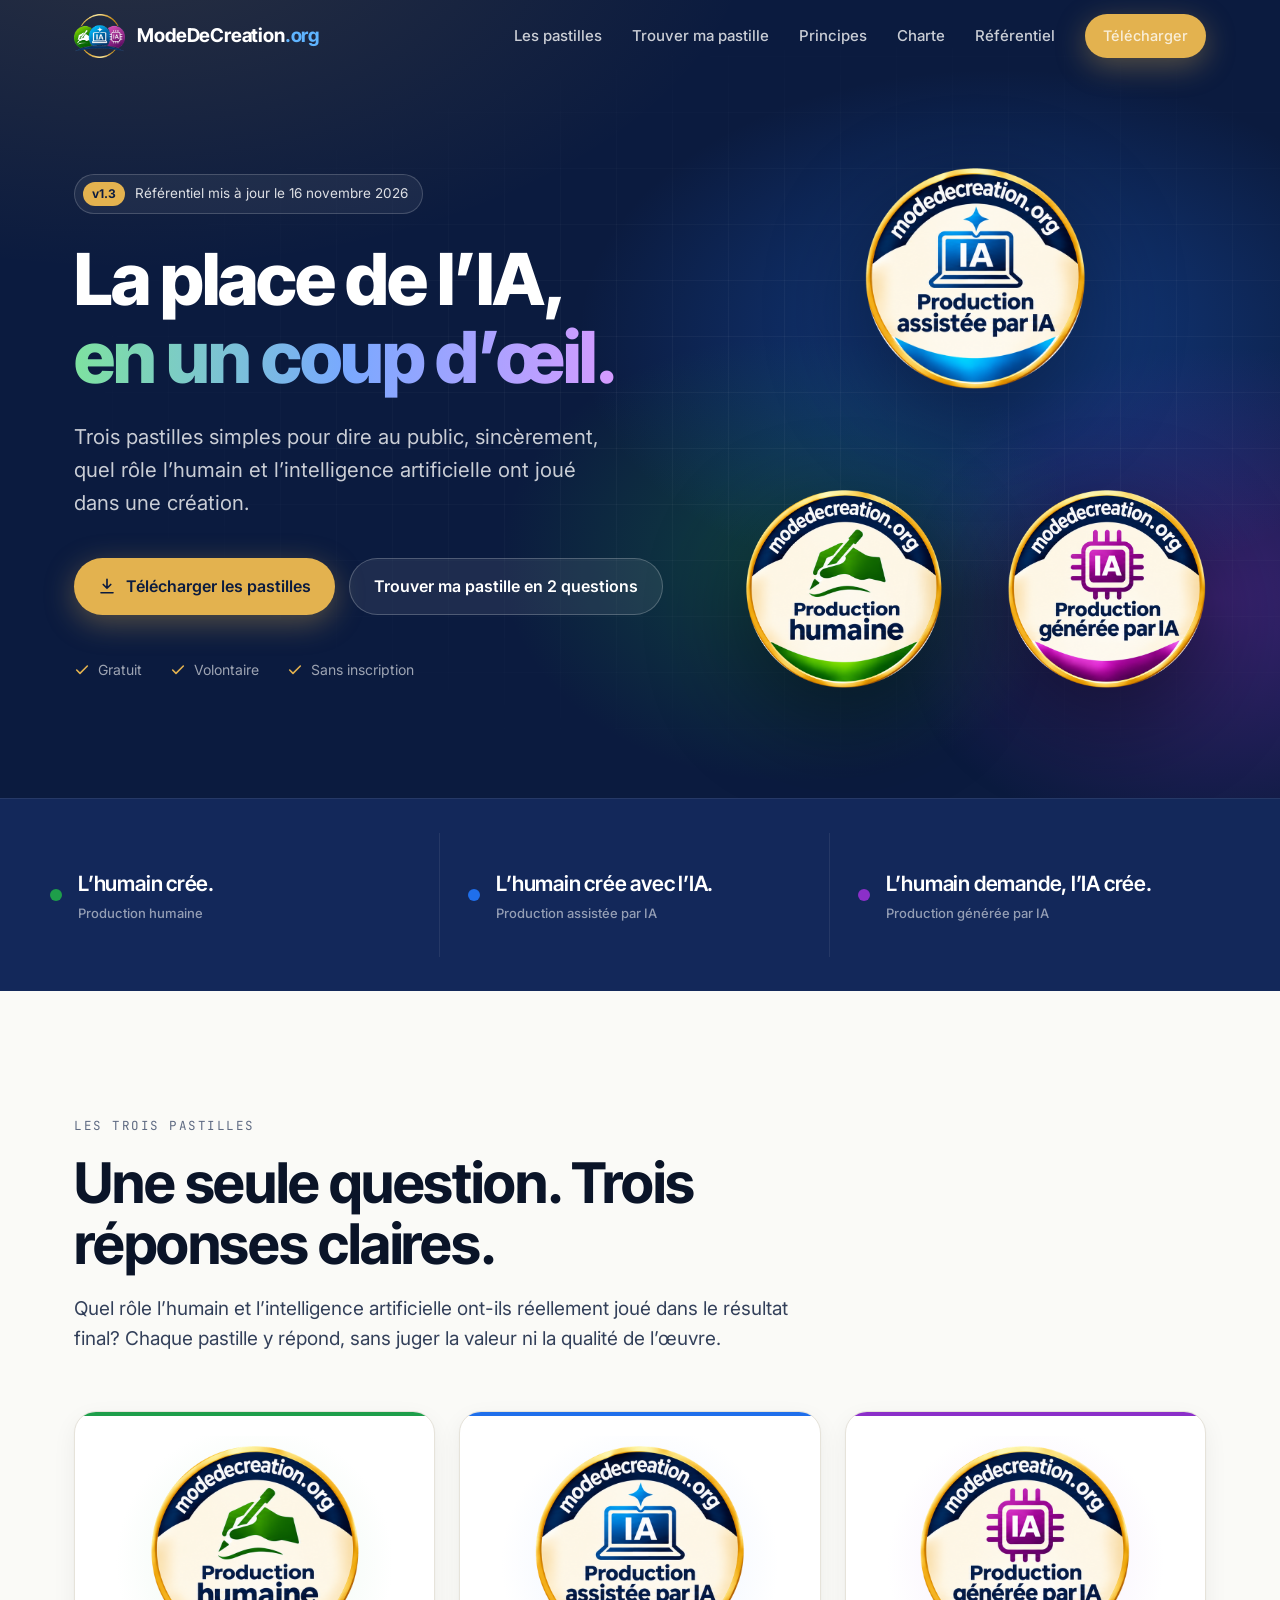
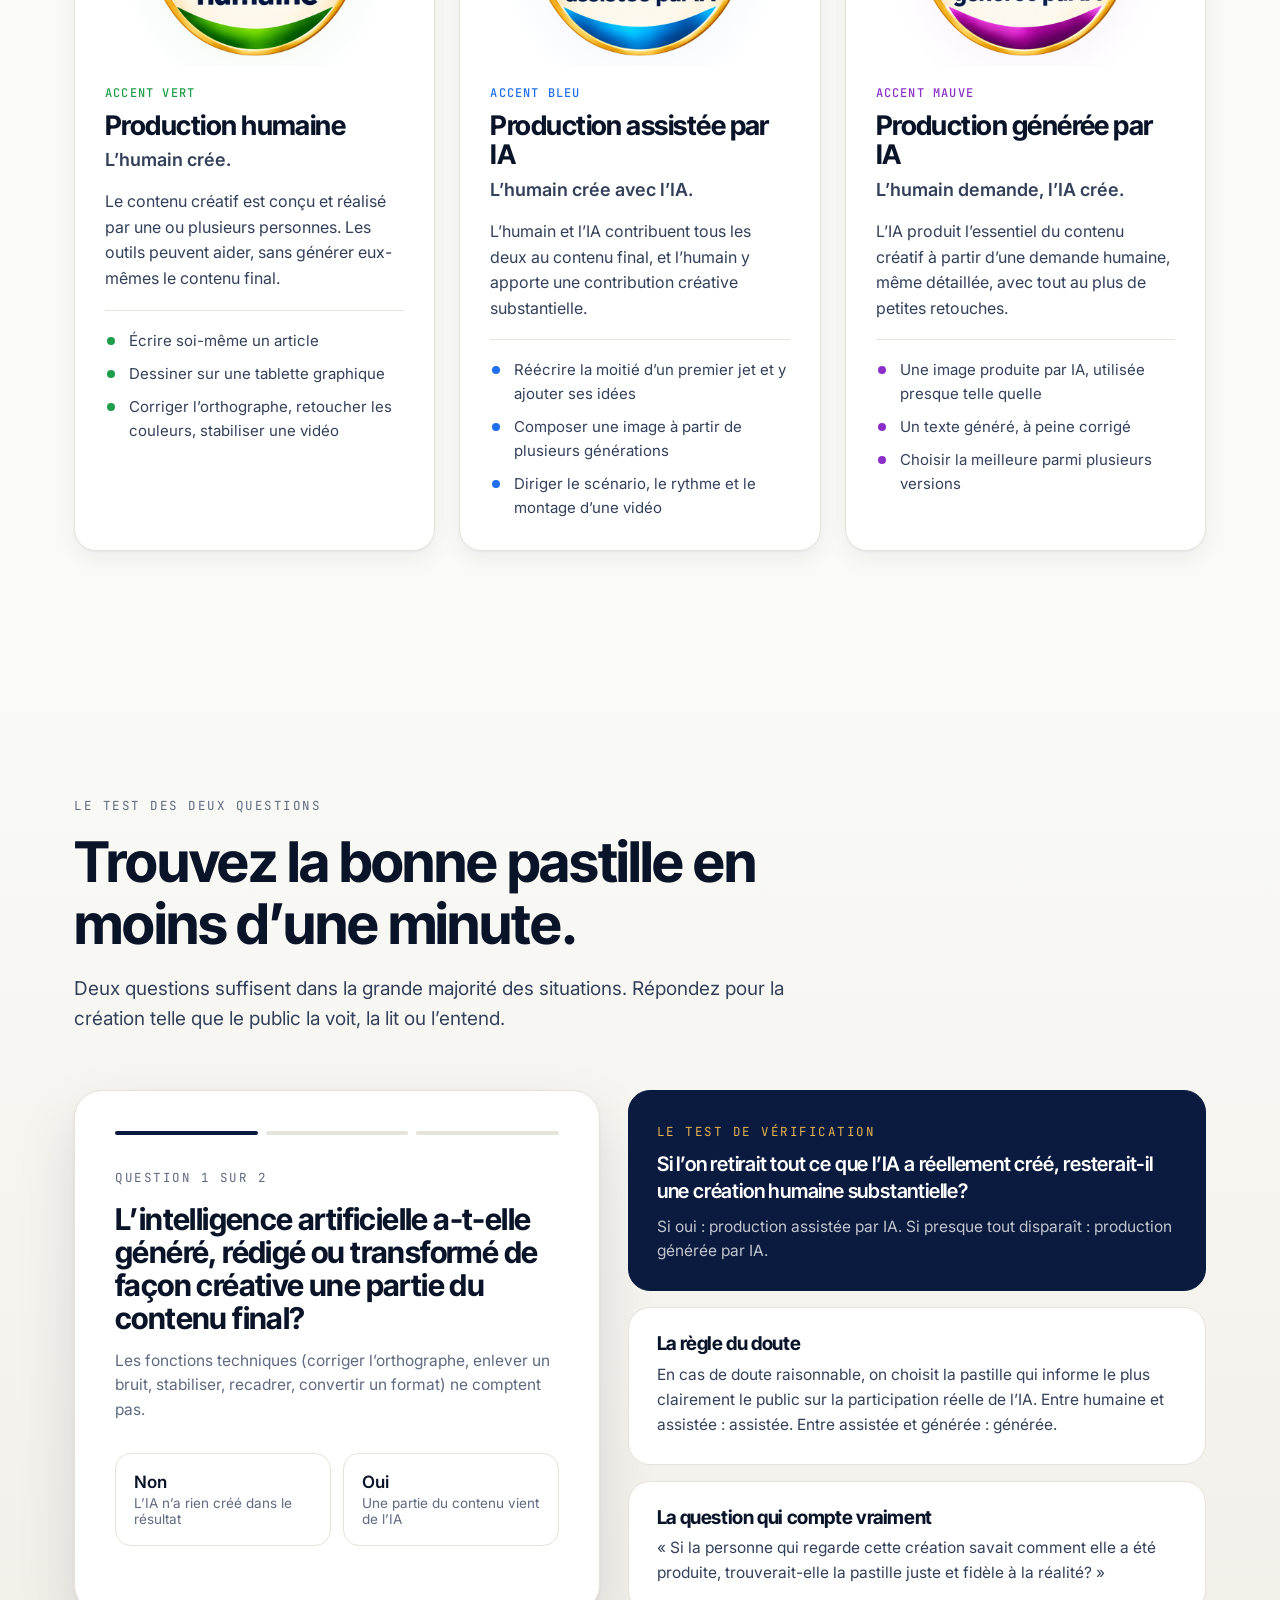
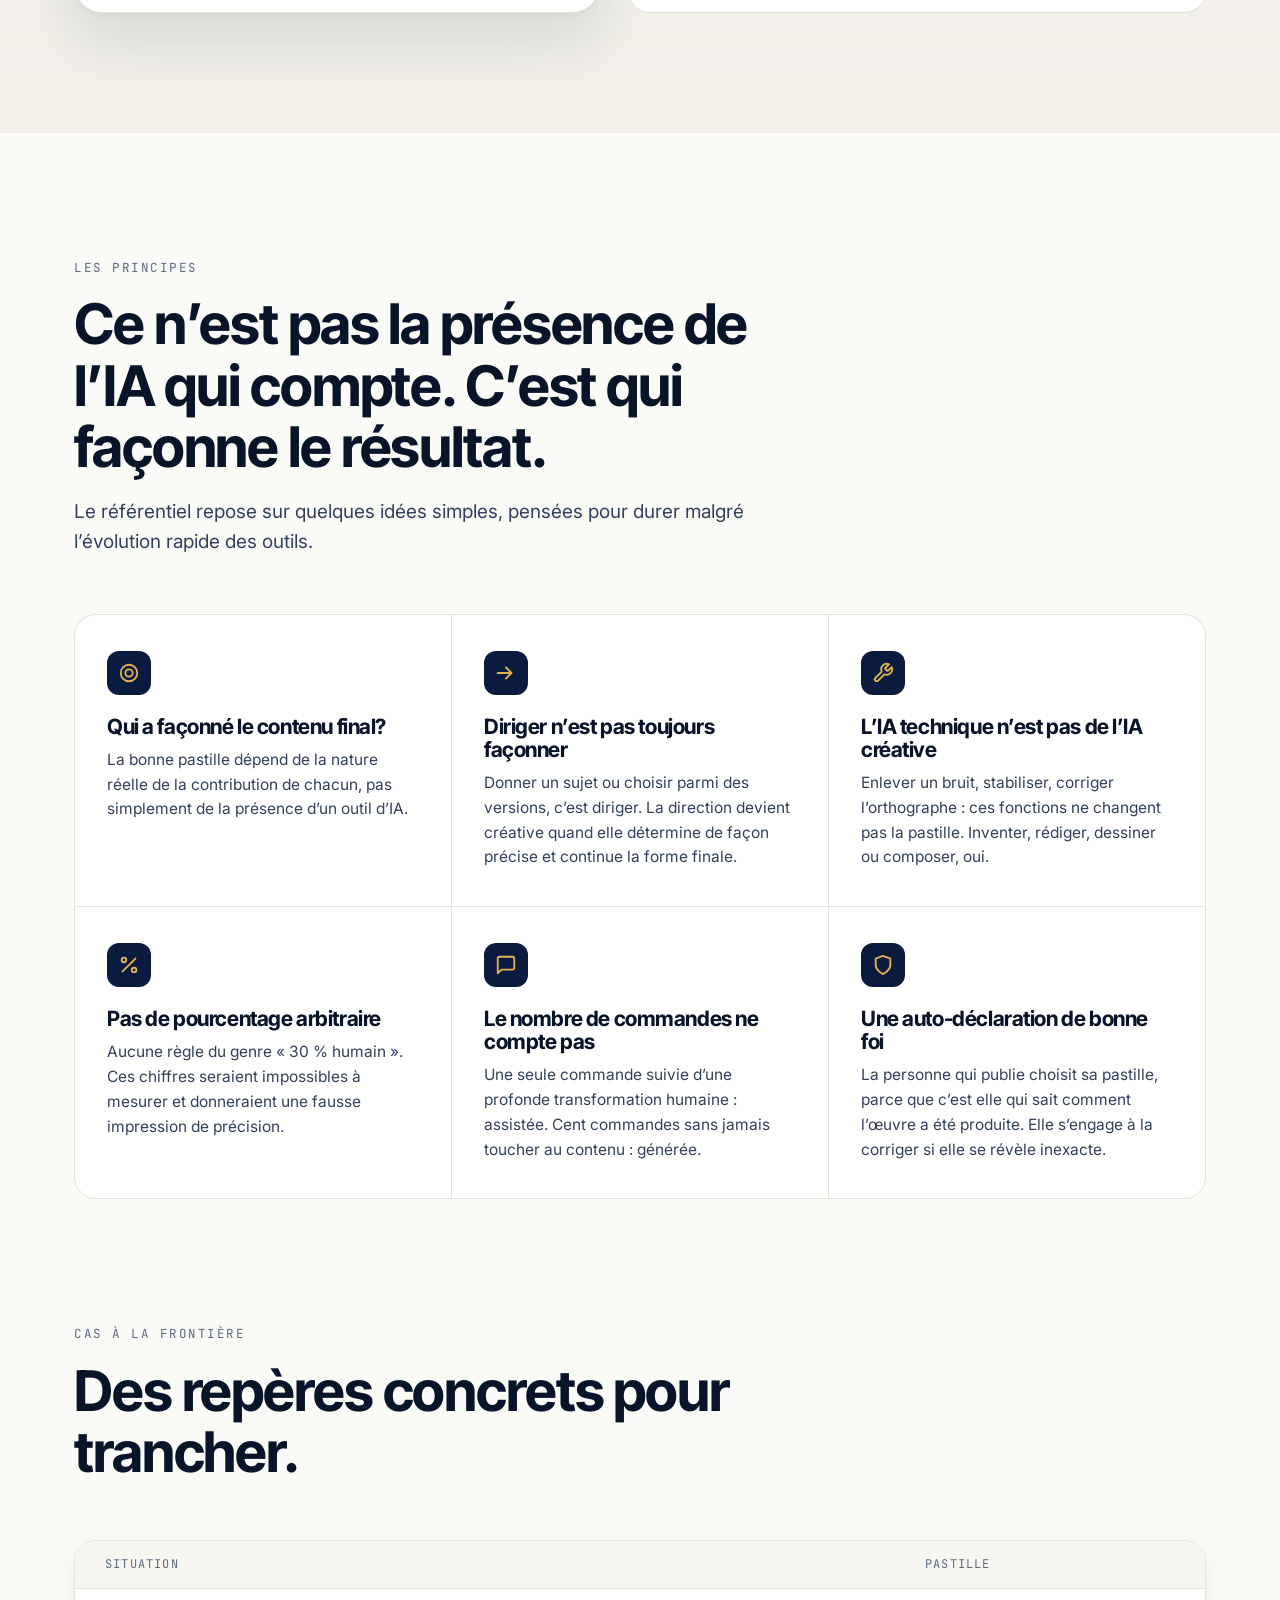
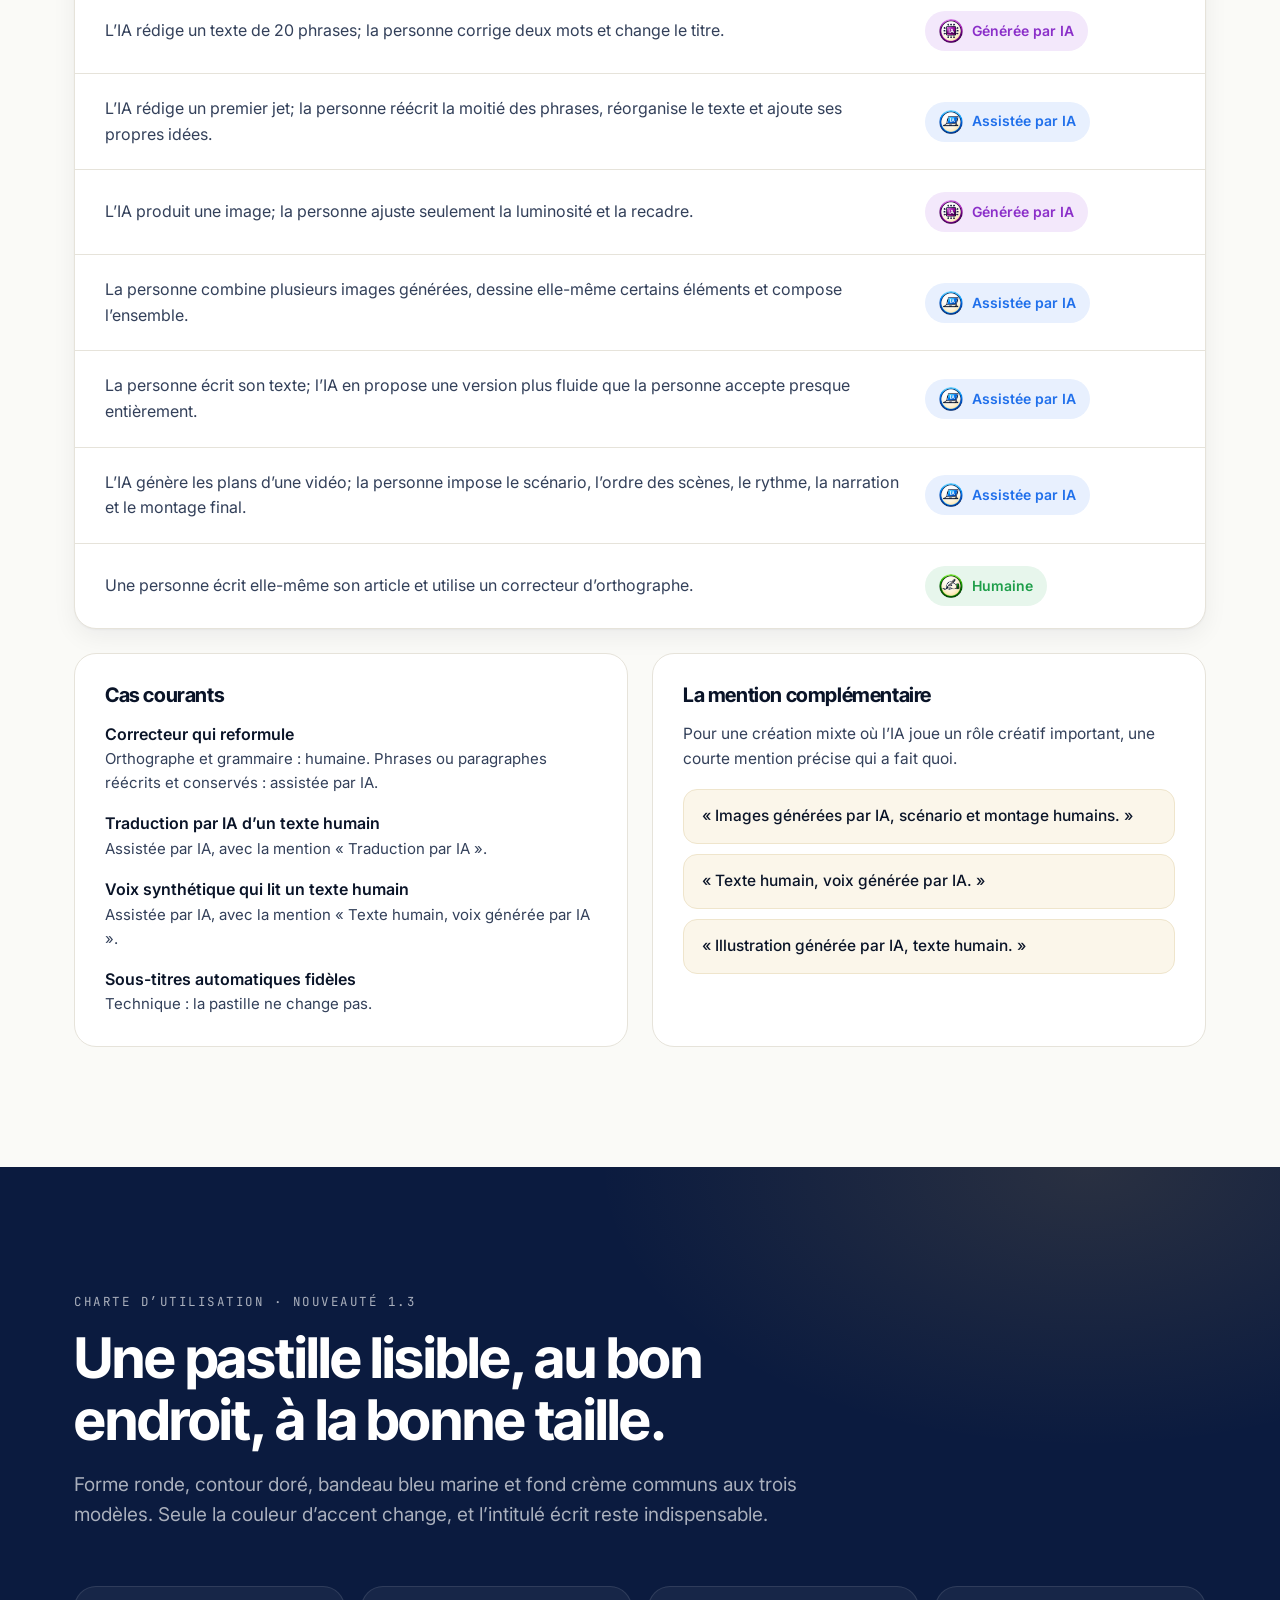
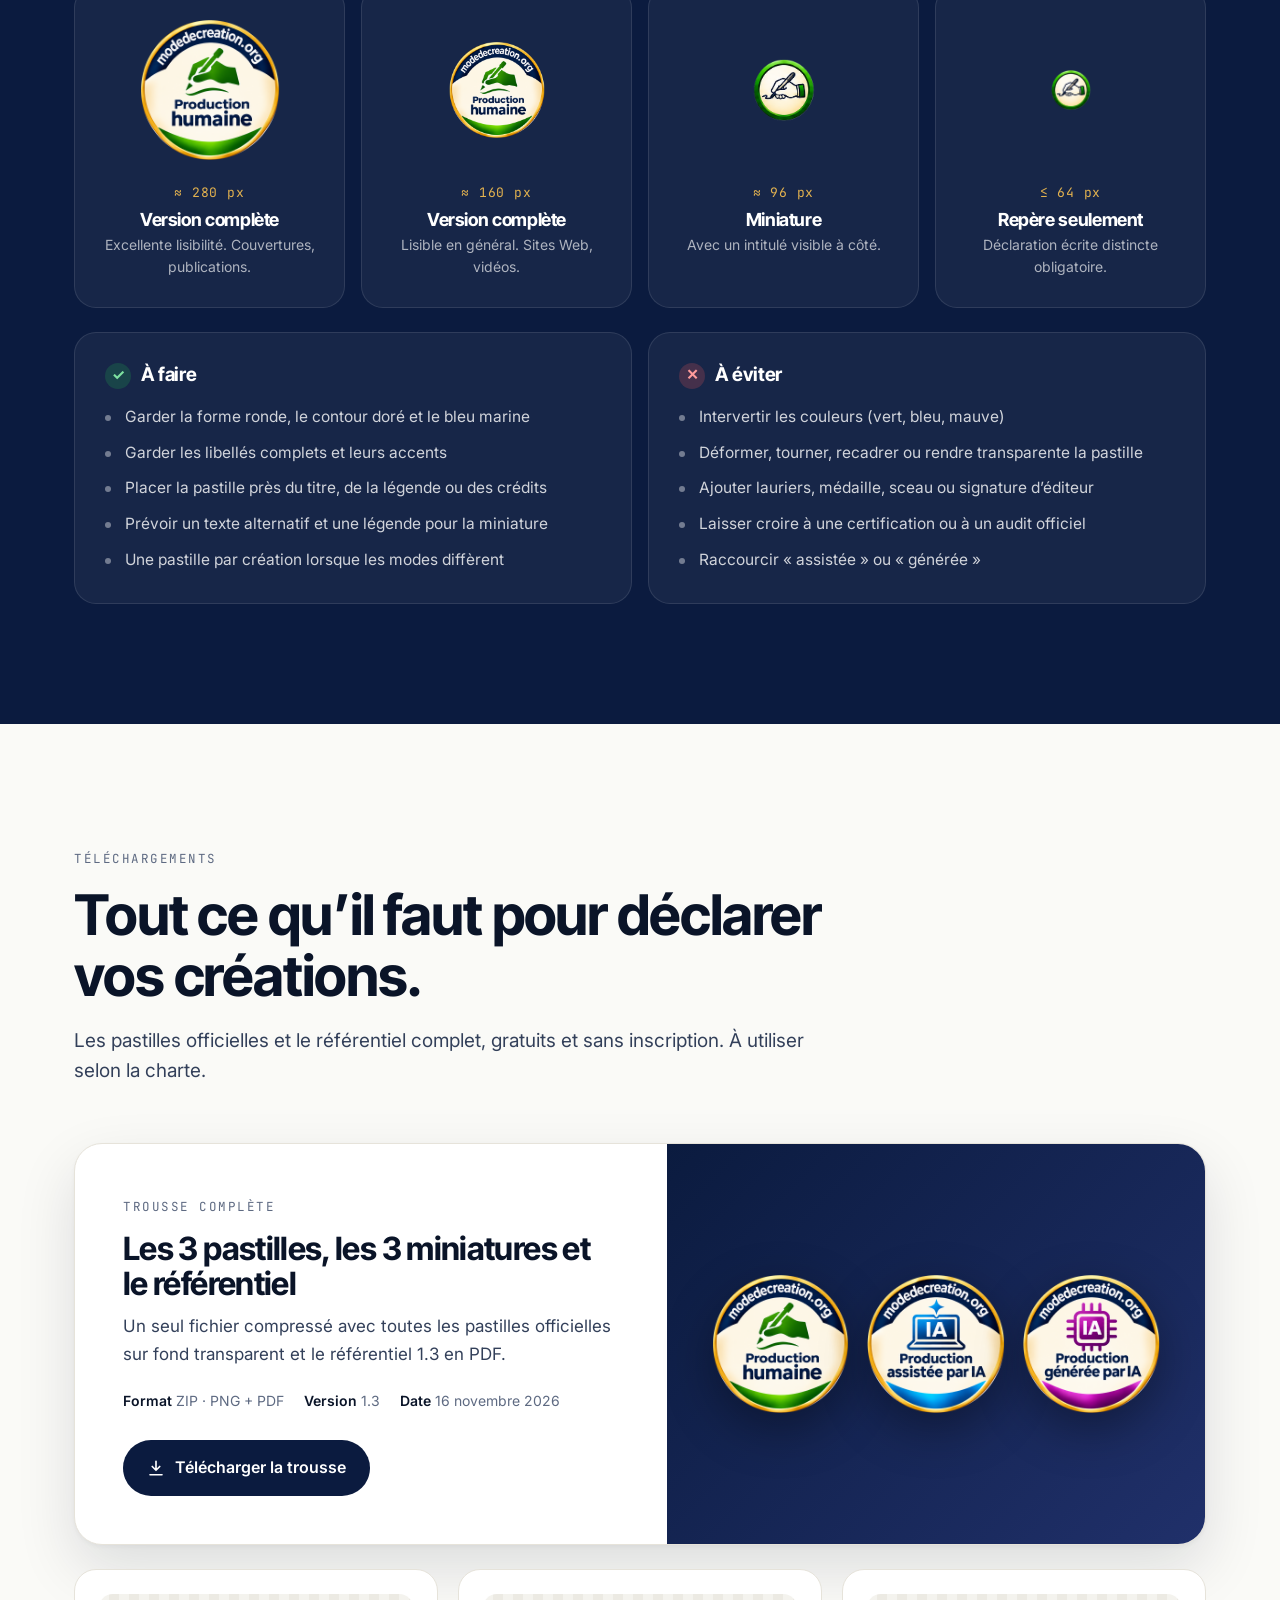
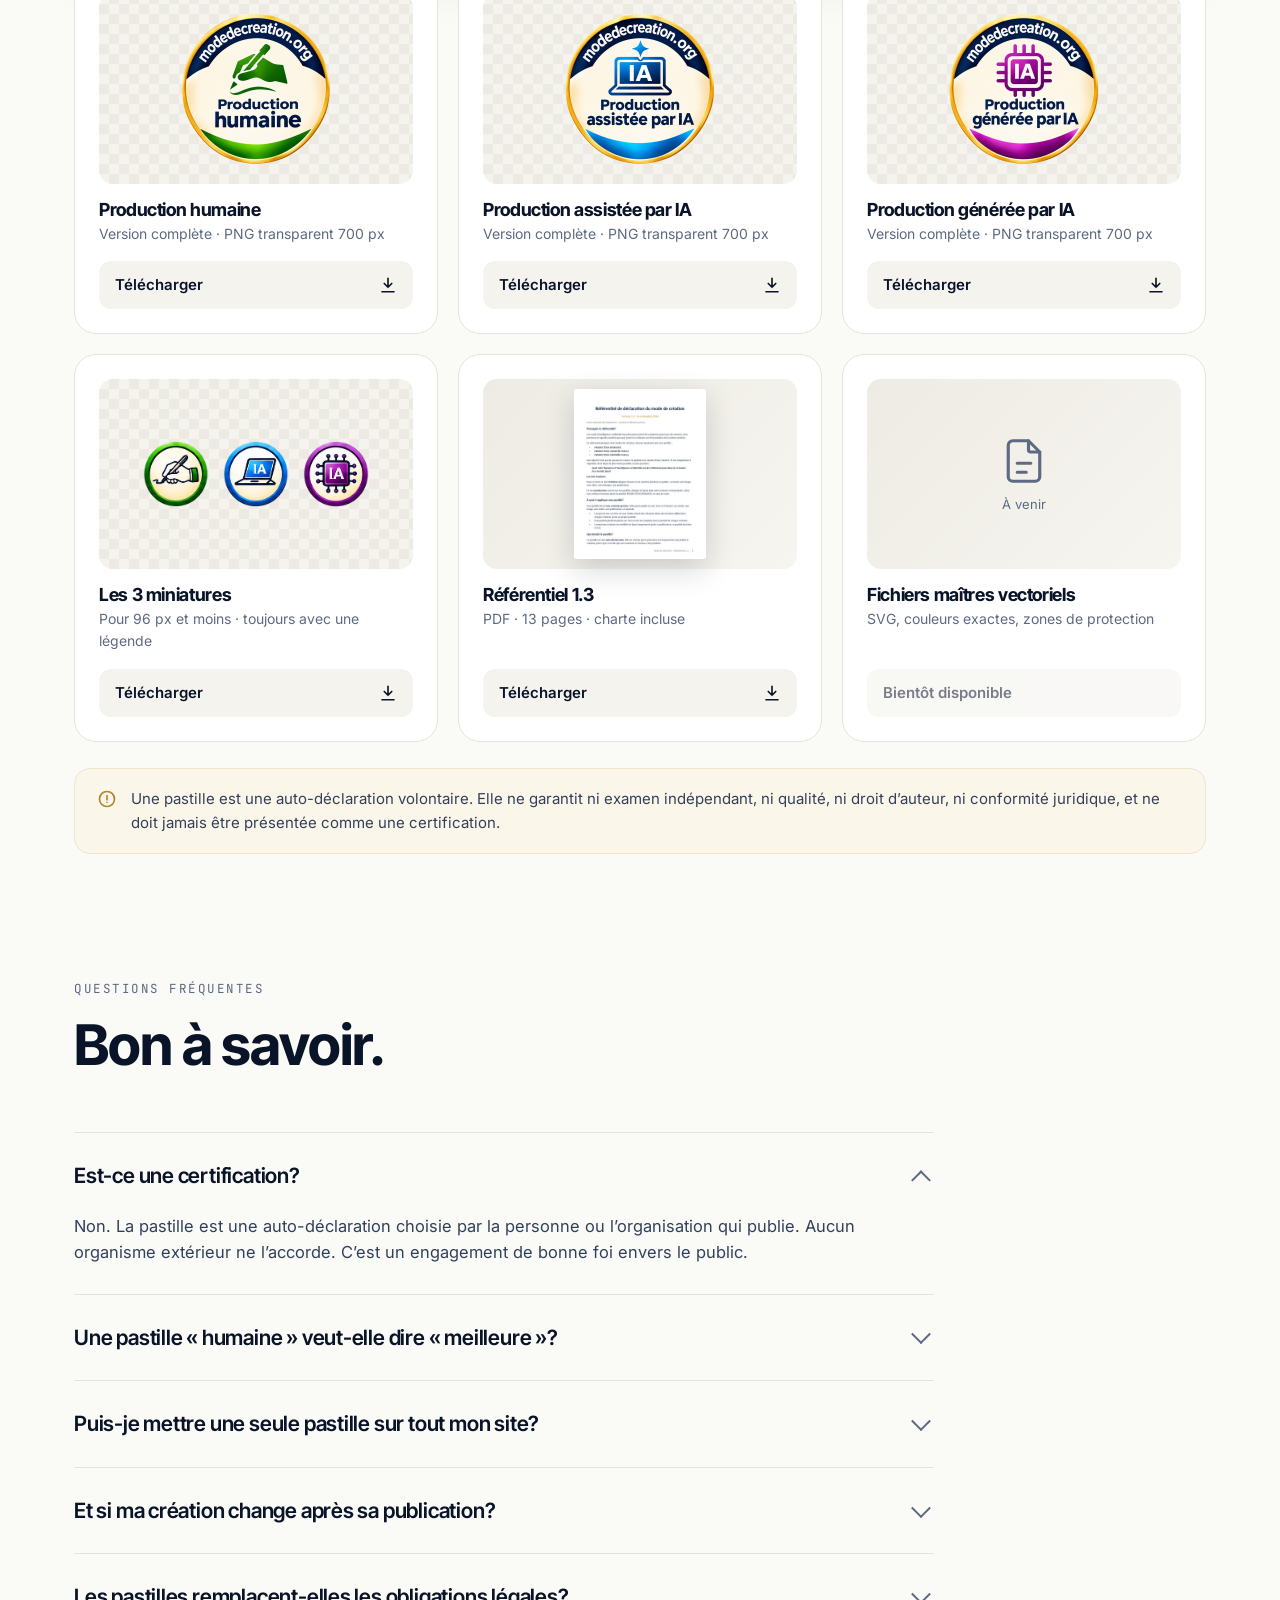
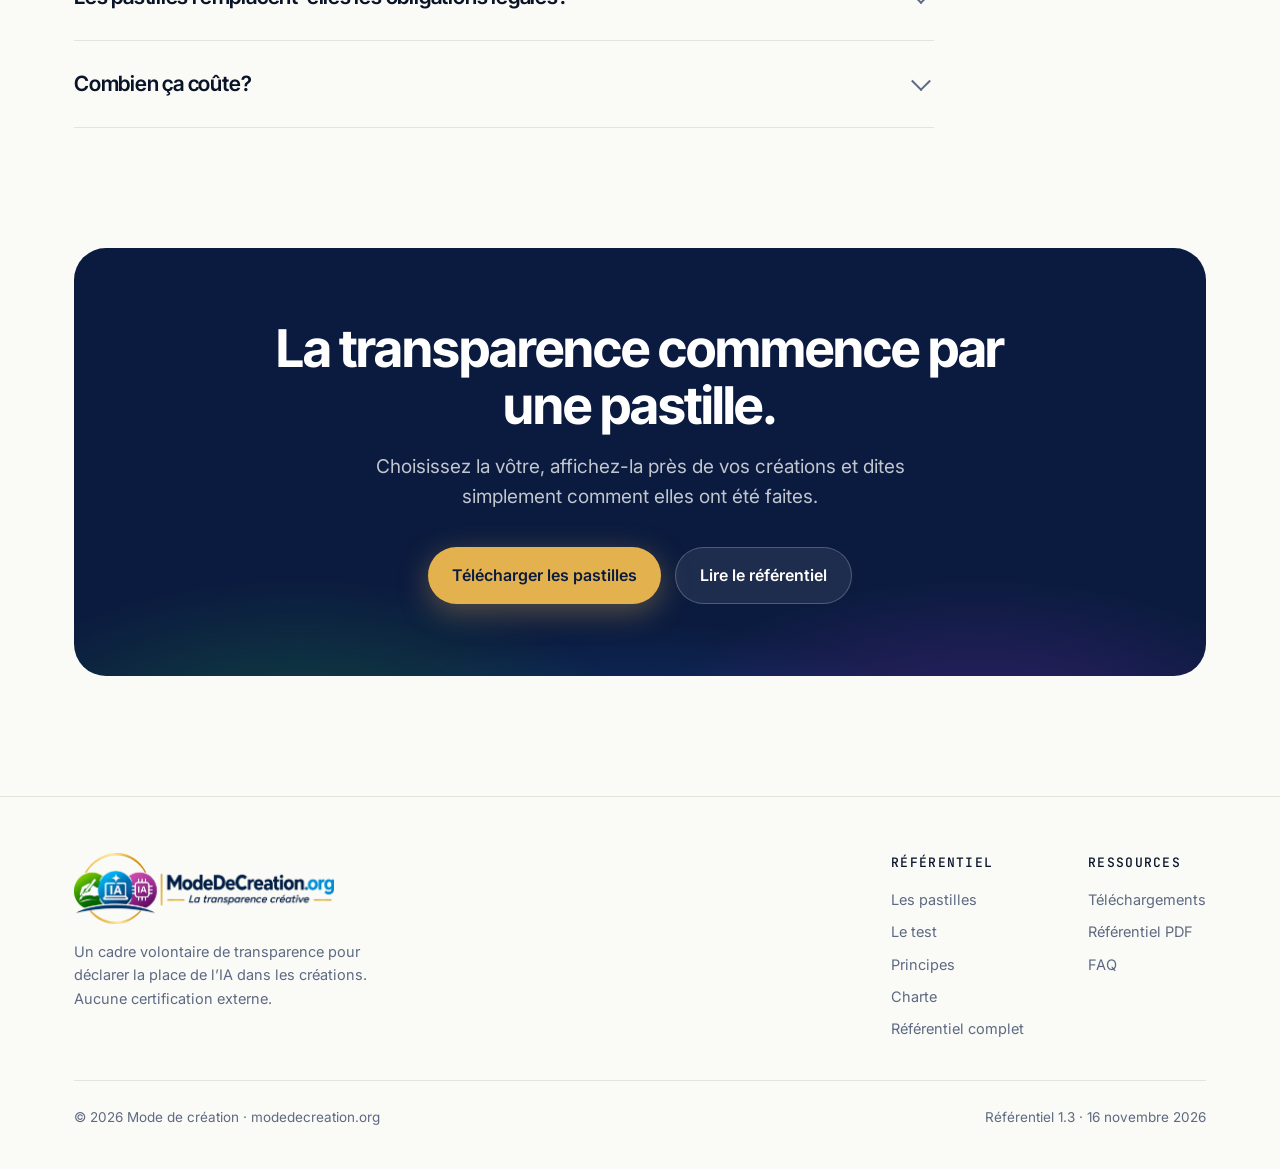
==== index.html @ 39ff18a5 "Site ModeDeCreation.org : accueil, référentiel 1.3 et téléchargements Co-Authored-By: Claude Opus 5." ====
<!doctype html>
<html lang="fr">
<head>
<meta charset="utf-8">
<meta name="viewport" content="width=device-width, initial-scale=1">
<title>ModeDeCreation.org — Trois pastilles pour déclarer la place de l’IA</title>
<meta name="description" content="Mode de création propose trois pastilles et un référentiel gratuit pour indiquer clairement au public quel rôle l’humain et l’intelligence artificielle ont joué dans une création.">
<meta property="og:title" content="Mode de création — La transparence sur l’IA, en un coup d’œil">
<meta property="og:description" content="Production humaine, assistée par IA ou générée par IA : trois pastilles et un référentiel gratuits pour les créateurs.">
<meta property="og:image" content="https://modedecreation.org/assets/pastilles/production-assistee-par-ia.png">
<link rel="alternate" hreflang="fr" href="https://modedecreation.org/">
<link rel="icon" href="assets/logo/favicon-64.png">
<link rel="apple-touch-icon" href="assets/logo/apple-touch-icon.png">
<link rel="preconnect" href="https://fonts.googleapis.com">
<link rel="preconnect" href="https://fonts.gstatic.com" crossorigin>
<link href="https://fonts.googleapis.com/css2?family=Inter:wght@400;500;600&family=Inter+Tight:wght@500;600;700;800&family=JetBrains+Mono:wght@500&display=swap" rel="stylesheet">
<link rel="stylesheet" href="assets/site.css">
</head>
<body>

<header class="nav" id="nav">
  <div class="wrap">
    <a href="./" class="brand" aria-label="ModeDeCreation.org, accueil"><img src="assets/logo/marque-160.png" alt="" class="brand-mark"><span class="brand-txt">ModeDeCreation<span class="tld">.org</span></span></a>
    <button class="menu-btn" id="menuBtn" aria-label="Ouvrir le menu" aria-expanded="false"><svg width="26" height="26" viewBox="0 0 24 24" fill="none" stroke="currentColor" stroke-width="2" stroke-linecap="round"><path d="M4 7h16M4 12h16M4 17h16"/></svg></button>
    <nav class="nav-links" id="navLinks">
      <a href="#pastilles">Les pastilles</a>
      <a href="#test">Trouver ma pastille</a>
      <a href="#principes">Principes</a>
      <a href="#charte">Charte</a>
      <a href="referentiel/">Référentiel</a>
      <a href="#telechargements" class="btn btn-gold">Télécharger</a>
    </nav>
  </div>
</header>

<section class="hero">
  <div class="wrap">
    <div>
      <span class="pill"><b>v1.3</b> Référentiel mis à jour le 16 novembre 2026</span>
      <h1>La place de l’IA,<br><em>en un coup d’œil.</em></h1>
      <p class="lead">Trois pastilles simples pour dire au public, sincèrement, quel rôle l’humain et l’intelligence artificielle ont joué dans une création.</p>
      <div class="ctas">
        <a href="#telechargements" class="btn btn-gold"><svg viewBox="0 0 24 24" fill="none" stroke="currentColor" stroke-width="2.2" stroke-linecap="round" stroke-linejoin="round"><path d="M12 3v12m0 0l-5-5m5 5l5-5M4 21h16"/></svg>Télécharger les pastilles</a>
        <a href="#test" class="btn btn-ghost">Trouver ma pastille en 2 questions</a>
      </div>
      <div class="trust">
        <span><svg viewBox="0 0 24 24" fill="none" stroke="currentColor" stroke-width="2.4" stroke-linecap="round" stroke-linejoin="round"><path d="M20 6L9 17l-5-5"/></svg>Gratuit</span>
        <span><svg viewBox="0 0 24 24" fill="none" stroke="currentColor" stroke-width="2.4" stroke-linecap="round" stroke-linejoin="round"><path d="M20 6L9 17l-5-5"/></svg>Volontaire</span>
        <span><svg viewBox="0 0 24 24" fill="none" stroke="currentColor" stroke-width="2.4" stroke-linecap="round" stroke-linejoin="round"><path d="M20 6L9 17l-5-5"/></svg>Sans inscription</span>
      </div>
    </div>
    <div class="stage" aria-hidden="true">
      <img class="p1" src="assets/pastilles/production-humaine.png" alt="">
      <img class="p2" src="assets/pastilles/production-assistee-par-ia.png" alt="">
      <img class="p3" src="assets/pastilles/production-generee-par-ia.png" alt="">
    </div>
  </div>
</section>

<div class="strip">
  <div class="wrap">
    <div><span class="dot" style="background:var(--green)"></span><p>L’humain crée.<small>Production humaine</small></p></div>
    <div><span class="dot" style="background:var(--blue)"></span><p>L’humain crée avec l’IA.<small>Production assistée par IA</small></p></div>
    <div><span class="dot" style="background:var(--purple)"></span><p>L’humain demande, l’IA crée.<small>Production générée par IA</small></p></div>
  </div>
</div>

<section class="section" id="pastilles">
  <div class="wrap">
    <div class="section-head reveal">
      <span class="eyebrow">Les trois pastilles</span>
      <h2>Une seule question. Trois réponses claires.</h2>
      <p>Quel rôle l’humain et l’intelligence artificielle ont-ils réellement joué dans le résultat final? Chaque pastille y répond, sans juger la valeur ni la qualité de l’œuvre.</p>
    </div>
    <div class="cards3">
      <article class="pcard h reveal">
        <div class="halo"><img src="assets/pastilles/production-humaine.png" alt="Pastille Mode de création : Production humaine"></div>
        <span class="tag">Accent vert</span>
        <h3>Production humaine</h3>
        <p class="simple">L’humain crée.</p>
        <p>Le contenu créatif est conçu et réalisé par une ou plusieurs personnes. Les outils peuvent aider, sans générer eux-mêmes le contenu final.</p>
        <ul><li>Écrire soi-même un article</li><li>Dessiner sur une tablette graphique</li><li>Corriger l’orthographe, retoucher les couleurs, stabiliser une vidéo</li></ul>
      </article>
      <article class="pcard a reveal">
        <div class="halo"><img src="assets/pastilles/production-assistee-par-ia.png" alt="Pastille Mode de création : Production assistée par IA"></div>
        <span class="tag">Accent bleu</span>
        <h3>Production assistée par IA</h3>
        <p class="simple">L’humain crée avec l’IA.</p>
        <p>L’humain et l’IA contribuent tous les deux au contenu final, et l’humain y apporte une contribution créative substantielle.</p>
        <ul><li>Réécrire la moitié d’un premier jet et y ajouter ses idées</li><li>Composer une image à partir de plusieurs générations</li><li>Diriger le scénario, le rythme et le montage d’une vidéo</li></ul>
      </article>
      <article class="pcard g reveal">
        <div class="halo"><img src="assets/pastilles/production-generee-par-ia.png" alt="Pastille Mode de création : Production générée par IA"></div>
        <span class="tag">Accent mauve</span>
        <h3>Production générée par IA</h3>
        <p class="simple">L’humain demande, l’IA crée.</p>
        <p>L’IA produit l’essentiel du contenu créatif à partir d’une demande humaine, même détaillée, avec tout au plus de petites retouches.</p>
        <ul><li>Une image produite par IA, utilisée presque telle quelle</li><li>Un texte généré, à peine corrigé</li><li>Choisir la meilleure parmi plusieurs versions</li></ul>
      </article>
    </div>
  </div>
</section>

<section class="section test-sec" id="test">
  <div class="wrap">
    <div class="section-head reveal">
      <span class="eyebrow">Le test des deux questions</span>
      <h2>Trouvez la bonne pastille en moins d’une minute.</h2>
      <p>Deux questions suffisent dans la grande majorité des situations. Répondez pour la création telle que le public la voit, la lit ou l’entend.</p>
    </div>
    <div class="test">
      <div class="test-card reveal" id="quiz" aria-live="polite">
        <div class="steps"><i class="on"></i><i></i><i></i></div>
        <div id="q1">
          <span class="qnum">Question 1 sur 2</span>
          <h3>L’intelligence artificielle a-t-elle généré, rédigé ou transformé de façon créative une partie du contenu final?</h3>
          <p class="hint">Les fonctions techniques (corriger l’orthographe, enlever un bruit, stabiliser, recadrer, convertir un format) ne comptent pas.</p>
          <div class="answers">
            <button data-go="h">Non<small>L’IA n’a rien créé dans le résultat</small></button>
            <button data-go="q2">Oui<small>Une partie du contenu vient de l’IA</small></button>
          </div>
        </div>
        <div id="q2" hidden>
          <span class="qnum">Question 2 sur 2</span>
          <h3>L’humain a-t-il apporté une contribution créative substantielle au résultat final?</h3>
          <p class="hint">Écriture, réécriture, transformation, assemblage, montage créatif, ou direction précise et continue qui façonne le sens, la structure ou la forme finale. Choisir, rejeter ou multiplier les consignes ne suffit pas.</p>
          <div class="answers">
            <button data-go="g">Non, ou très peu<small>Surtout demander et sélectionner</small></button>
            <button data-go="a">Oui<small>Ma contribution reste visible</small></button>
          </div>
        </div>
        <div class="result" id="res">
          <span class="qnum">Votre pastille</span>
          <img id="resImg" src="assets/pastilles/production-humaine.png" alt="">
          <h3 id="resTitle"></h3>
          <p id="resText"></p>
          <button class="again" id="again">Recommencer le test ↺</button>
        </div>
      </div>
      <div class="aside">
        <div class="box dark reveal">
          <span class="eyebrow" style="color:var(--gold)">Le test de vérification</span>
          <blockquote>Si l’on retirait tout ce que l’IA a réellement créé, resterait-il une création humaine substantielle?</blockquote>
          <p>Si oui : production assistée par IA. Si presque tout disparaît : production générée par IA.</p>
        </div>
        <div class="box reveal">
          <h4>La règle du doute</h4>
          <p>En cas de doute raisonnable, on choisit la pastille qui informe le plus clairement le public sur la participation réelle de l’IA. Entre humaine et assistée : assistée. Entre assistée et générée : générée.</p>
        </div>
        <div class="box reveal">
          <h4>La question qui compte vraiment</h4>
          <p>« Si la personne qui regarde cette création savait comment elle a été produite, trouverait-elle la pastille juste et fidèle à la réalité? »</p>
        </div>
      </div>
    </div>
  </div>
</section>

<section class="section" id="principes">
  <div class="wrap">
    <div class="section-head reveal">
      <span class="eyebrow">Les principes</span>
      <h2>Ce n’est pas la présence de l’IA qui compte. C’est qui façonne le résultat.</h2>
      <p>Le référentiel repose sur quelques idées simples, pensées pour durer malgré l’évolution rapide des outils.</p>
    </div>
    <div class="grid3 reveal">
      <div><span class="ic"><svg viewBox="0 0 24 24" fill="none" stroke="currentColor" stroke-width="2" stroke-linecap="round" stroke-linejoin="round"><circle cx="12" cy="12" r="9"/><circle cx="12" cy="12" r="4"/></svg></span><h3>Qui a façonné le contenu final?</h3><p>La bonne pastille dépend de la nature réelle de la contribution de chacun, pas simplement de la présence d’un outil d’IA.</p></div>
      <div><span class="ic"><svg viewBox="0 0 24 24" fill="none" stroke="currentColor" stroke-width="2" stroke-linecap="round" stroke-linejoin="round"><path d="M3 12h13M12 6l6 6-6 6"/></svg></span><h3>Diriger n’est pas toujours façonner</h3><p>Donner un sujet ou choisir parmi des versions, c’est diriger. La direction devient créative quand elle détermine de façon précise et continue la forme finale.</p></div>
      <div><span class="ic"><svg viewBox="0 0 24 24" fill="none" stroke="currentColor" stroke-width="2" stroke-linecap="round" stroke-linejoin="round"><path d="M14.7 6.3a1 1 0 000 1.4l1.6 1.6a1 1 0 001.4 0l3.8-3.8a6 6 0 01-7.9 7.9l-6.9 6.9a2.1 2.1 0 01-3-3l6.9-6.9a6 6 0 017.9-7.9z"/></svg></span><h3>L’IA technique n’est pas de l’IA créative</h3><p>Enlever un bruit, stabiliser, corriger l’orthographe : ces fonctions ne changent pas la pastille. Inventer, rédiger, dessiner ou composer, oui.</p></div>
      <div><span class="ic"><svg viewBox="0 0 24 24" fill="none" stroke="currentColor" stroke-width="2" stroke-linecap="round" stroke-linejoin="round"><path d="M19 5L5 19"/><circle cx="6.5" cy="6.5" r="2.5"/><circle cx="17.5" cy="17.5" r="2.5"/></svg></span><h3>Pas de pourcentage arbitraire</h3><p>Aucune règle du genre « 30 % humain ». Ces chiffres seraient impossibles à mesurer et donneraient une fausse impression de précision.</p></div>
      <div><span class="ic"><svg viewBox="0 0 24 24" fill="none" stroke="currentColor" stroke-width="2" stroke-linecap="round" stroke-linejoin="round"><path d="M21 15a2 2 0 01-2 2H7l-4 4V5a2 2 0 012-2h14a2 2 0 012 2z"/></svg></span><h3>Le nombre de commandes ne compte pas</h3><p>Une seule commande suivie d’une profonde transformation humaine : assistée. Cent commandes sans jamais toucher au contenu : générée.</p></div>
      <div><span class="ic"><svg viewBox="0 0 24 24" fill="none" stroke="currentColor" stroke-width="2" stroke-linecap="round" stroke-linejoin="round"><path d="M12 22s8-4 8-10V5l-8-3-8 3v7c0 6 8 10 8 10z"/></svg></span><h3>Une auto-déclaration de bonne foi</h3><p>La personne qui publie choisit sa pastille, parce que c’est elle qui sait comment l’œuvre a été produite. Elle s’engage à la corriger si elle se révèle inexacte.</p></div>
    </div>
  </div>
</section>

<section class="section" style="padding-top:0" id="cas">
  <div class="wrap">
    <div class="section-head reveal">
      <span class="eyebrow">Cas à la frontière</span>
      <h2>Des repères concrets pour trancher.</h2>
    </div>
    <div class="cases reveal">
      <div class="case head"><span>Situation</span><span>Pastille</span></div>
      <div class="case"><p>L’IA rédige un texte de 20 phrases; la personne corrige deux mots et change le titre.</p><span class="chip g"><img src="assets/pastilles/miniature-generee-par-ia.png" alt="">Générée par IA</span></div>
      <div class="case"><p>L’IA rédige un premier jet; la personne réécrit la moitié des phrases, réorganise le texte et ajoute ses propres idées.</p><span class="chip a"><img src="assets/pastilles/miniature-assistee-par-ia.png" alt="">Assistée par IA</span></div>
      <div class="case"><p>L’IA produit une image; la personne ajuste seulement la luminosité et la recadre.</p><span class="chip g"><img src="assets/pastilles/miniature-generee-par-ia.png" alt="">Générée par IA</span></div>
      <div class="case"><p>La personne combine plusieurs images générées, dessine elle-même certains éléments et compose l’ensemble.</p><span class="chip a"><img src="assets/pastilles/miniature-assistee-par-ia.png" alt="">Assistée par IA</span></div>
      <div class="case"><p>La personne écrit son texte; l’IA en propose une version plus fluide que la personne accepte presque entièrement.</p><span class="chip a"><img src="assets/pastilles/miniature-assistee-par-ia.png" alt="">Assistée par IA</span></div>
      <div class="case"><p>L’IA génère les plans d’une vidéo; la personne impose le scénario, l’ordre des scènes, le rythme, la narration et le montage final.</p><span class="chip a"><img src="assets/pastilles/miniature-assistee-par-ia.png" alt="">Assistée par IA</span></div>
      <div class="case"><p>Une personne écrit elle-même son article et utilise un correcteur d’orthographe.</p><span class="chip h"><img src="assets/pastilles/miniature-humaine.png" alt="">Humaine</span></div>
    </div>
    <div class="two">
      <div class="tile reveal">
        <h3>Cas courants</h3>
        <dl>
          <div><dt>Correcteur qui reformule</dt><dd>Orthographe et grammaire : humaine. Phrases ou paragraphes réécrits et conservés : assistée par IA.</dd></div>
          <div><dt>Traduction par IA d’un texte humain</dt><dd>Assistée par IA, avec la mention « Traduction par IA ».</dd></div>
          <div><dt>Voix synthétique qui lit un texte humain</dt><dd>Assistée par IA, avec la mention « Texte humain, voix générée par IA ».</dd></div>
          <div><dt>Sous-titres automatiques fidèles</dt><dd>Technique : la pastille ne change pas.</dd></div>
        </dl>
      </div>
      <div class="tile reveal">
        <h3>La mention complémentaire</h3>
        <p style="color:var(--ink-2);font-size:15.5px;margin-bottom:18px">Pour une création mixte où l’IA joue un rôle créatif important, une courte mention précise qui a fait quoi.</p>
        <div class="mentions">
          <q>Images générées par IA, scénario et montage humains.</q>
          <q>Texte humain, voix générée par IA.</q>
          <q>Illustration générée par IA, texte humain.</q>
        </div>
      </div>
    </div>
  </div>
</section>

<section class="section charte" id="charte">
  <div class="wrap">
    <div class="section-head reveal">
      <span class="eyebrow">Charte d’utilisation · nouveauté 1.3</span>
      <h2>Une pastille lisible, au bon endroit, à la bonne taille.</h2>
      <p>Forme ronde, contour doré, bandeau bleu marine et fond crème communs aux trois modèles. Seule la couleur d’accent change, et l’intitulé écrit reste indispensable.</p>
    </div>
    <div class="sizes reveal">
      <div class="size"><div class="show"><img src="assets/pastilles/production-humaine.png" alt="" style="width:140px"></div><span class="px">≈ 280 px</span><h4>Version complète</h4><p>Excellente lisibilité. Couvertures, publications.</p></div>
      <div class="size"><div class="show"><img src="assets/pastilles/production-humaine.png" alt="" style="width:96px"></div><span class="px">≈ 160 px</span><h4>Version complète</h4><p>Lisible en général. Sites Web, vidéos.</p></div>
      <div class="size"><div class="show"><img src="assets/pastilles/miniature-humaine.png" alt="" style="width:62px"></div><span class="px">≈ 96 px</span><h4>Miniature</h4><p>Avec un intitulé visible à côté.</p></div>
      <div class="size"><div class="show"><img src="assets/pastilles/miniature-humaine.png" alt="" style="width:40px"></div><span class="px">≤ 64 px</span><h4>Repère seulement</h4><p>Déclaration écrite distincte obligatoire.</p></div>
    </div>
    <div class="rules reveal">
      <div class="rule" style="color:#7EE2A0"><h4 style="color:#fff"><span style="background:rgba(30,158,74,.25);color:#7EE2A0">✓</span>À faire</h4>
        <ul><li>Garder la forme ronde, le contour doré et le bleu marine</li><li>Garder les libellés complets et leurs accents</li><li>Placer la pastille près du titre, de la légende ou des crédits</li><li>Prévoir un texte alternatif et une légende pour la miniature</li><li>Une pastille par création lorsque les modes diffèrent</li></ul></div>
      <div class="rule" style="color:#FF9B9B"><h4 style="color:#fff"><span style="background:rgba(255,90,90,.2);color:#FF9B9B">✕</span>À éviter</h4>
        <ul><li>Intervertir les couleurs (vert, bleu, mauve)</li><li>Déformer, tourner, recadrer ou rendre transparente la pastille</li><li>Ajouter lauriers, médaille, sceau ou signature d’éditeur</li><li>Laisser croire à une certification ou à un audit officiel</li><li>Raccourcir « assistée » ou « générée »</li></ul></div>
    </div>
  </div>
</section>

<section class="section" id="telechargements">
  <div class="wrap">
    <div class="section-head reveal">
      <span class="eyebrow">Téléchargements</span>
      <h2>Tout ce qu’il faut pour déclarer vos créations.</h2>
      <p>Les pastilles officielles et le référentiel complet, gratuits et sans inscription. À utiliser selon la charte.</p>
    </div>
    <div class="dl-feature reveal">
      <div class="txt">
        <span class="eyebrow">Trousse complète</span>
        <h3>Les 3 pastilles, les 3 miniatures et le référentiel</h3>
        <p>Un seul fichier compressé avec toutes les pastilles officielles sur fond transparent et le référentiel 1.3 en PDF.</p>
        <div class="meta"><span><b>Format</b> ZIP · PNG + PDF</span><span><b>Version</b> 1.3</span><span><b>Date</b> 16 novembre 2026</span></div>
        <a class="btn btn-dark" href="assets/mode-de-creation-trousse-v1-3.zip" download><svg viewBox="0 0 24 24" fill="none" stroke="currentColor" stroke-width="2.2" stroke-linecap="round" stroke-linejoin="round"><path d="M12 3v12m0 0l-5-5m5 5l5-5M4 21h16"/></svg>Télécharger la trousse</a>
      </div>
      <div class="vis"><img src="assets/pastilles/production-humaine.png" alt=""><img src="assets/pastilles/production-assistee-par-ia.png" alt=""><img src="assets/pastilles/production-generee-par-ia.png" alt=""></div>
    </div>
    <div class="dl-grid">
      <div class="dl reveal"><div class="thumb"><img src="assets/pastilles/production-humaine.png" alt="Production humaine"></div><div><h4>Production humaine</h4><p class="sub">Version complète · PNG transparent 700 px</p></div><a href="assets/pastilles/production-humaine-grand.png" download>Télécharger <svg viewBox="0 0 24 24" fill="none" stroke="currentColor" stroke-width="2.2" stroke-linecap="round" stroke-linejoin="round"><path d="M12 3v12m0 0l-5-5m5 5l5-5M4 21h16"/></svg></a></div>
      <div class="dl reveal"><div class="thumb"><img src="assets/pastilles/production-assistee-par-ia.png" alt="Production assistée par IA"></div><div><h4>Production assistée par IA</h4><p class="sub">Version complète · PNG transparent 700 px</p></div><a href="assets/pastilles/production-assistee-par-ia-grand.png" download>Télécharger <svg viewBox="0 0 24 24" fill="none" stroke="currentColor" stroke-width="2.2" stroke-linecap="round" stroke-linejoin="round"><path d="M12 3v12m0 0l-5-5m5 5l5-5M4 21h16"/></svg></a></div>
      <div class="dl reveal"><div class="thumb"><img src="assets/pastilles/production-generee-par-ia.png" alt="Production générée par IA"></div><div><h4>Production générée par IA</h4><p class="sub">Version complète · PNG transparent 700 px</p></div><a href="assets/pastilles/production-generee-par-ia-grand.png" download>Télécharger <svg viewBox="0 0 24 24" fill="none" stroke="currentColor" stroke-width="2.2" stroke-linecap="round" stroke-linejoin="round"><path d="M12 3v12m0 0l-5-5m5 5l5-5M4 21h16"/></svg></a></div>
      <div class="dl reveal"><div class="thumb minis"><img src="assets/pastilles/miniature-humaine.png" alt="Miniature humaine"><img src="assets/pastilles/miniature-assistee-par-ia.png" alt="Miniature assistée par IA"><img src="assets/pastilles/miniature-generee-par-ia.png" alt="Miniature générée par IA"></div><div><h4>Les 3 miniatures</h4><p class="sub">Pour 96 px et moins · toujours avec une légende</p></div><a href="assets/mode-de-creation-miniatures.zip" download>Télécharger <svg viewBox="0 0 24 24" fill="none" stroke="currentColor" stroke-width="2.2" stroke-linecap="round" stroke-linejoin="round"><path d="M12 3v12m0 0l-5-5m5 5l5-5M4 21h16"/></svg></a></div>
      <div class="dl reveal"><div class="thumb doc"><img src="assets/docs/apercu-referentiel.jpg" alt="Première page du référentiel"></div><div><h4>Référentiel 1.3</h4><p class="sub">PDF · 13 pages · charte incluse</p></div><a href="assets/docs/referentiel-mode-de-creation-v1-3.pdf" download>Télécharger <svg viewBox="0 0 24 24" fill="none" stroke="currentColor" stroke-width="2.2" stroke-linecap="round" stroke-linejoin="round"><path d="M12 3v12m0 0l-5-5m5 5l5-5M4 21h16"/></svg></a></div>
      <div class="dl reveal"><div class="thumb doc" style="flex-direction:column;gap:6px;color:var(--ink-3)"><svg width="54" height="54" viewBox="0 0 24 24" fill="none" stroke="currentColor" stroke-width="1.4" stroke-linecap="round" stroke-linejoin="round"><path d="M14 3v4a1 1 0 001 1h4"/><path d="M17 21H7a2 2 0 01-2-2V5a2 2 0 012-2h7l5 5v11a2 2 0 01-2 2z"/><path d="M9 13h6M9 17h4"/></svg><span style="font-size:13px">À venir</span></div><div><h4>Fichiers maîtres vectoriels</h4><p class="sub">SVG, couleurs exactes, zones de protection</p></div><a href="#faq" style="pointer-events:none;opacity:.55">Bientôt disponible</a></div>
    </div>
    <div class="note reveal"><svg viewBox="0 0 24 24" fill="none" stroke="currentColor" stroke-width="2" stroke-linecap="round" stroke-linejoin="round"><circle cx="12" cy="12" r="9"/><path d="M12 8v5M12 16h.01"/></svg><span>Une pastille est une auto-déclaration volontaire. Elle ne garantit ni examen indépendant, ni qualité, ni droit d’auteur, ni conformité juridique, et ne doit jamais être présentée comme une certification.</span></div>
  </div>
</section>

<section class="section" style="padding-top:0" id="faq">
  <div class="wrap">
    <div class="section-head reveal">
      <span class="eyebrow">Questions fréquentes</span>
      <h2>Bon à savoir.</h2>
    </div>
    <div class="faq reveal">
      <details open><summary>Est-ce une certification?</summary><p>Non. La pastille est une auto-déclaration choisie par la personne ou l’organisation qui publie. Aucun organisme extérieur ne l’accorde. C’est un engagement de bonne foi envers le public.</p></details>
      <details><summary>Une pastille « humaine » veut-elle dire « meilleure »?</summary><p>Non. Humaine ne veut pas dire meilleure, assistée par IA ne veut pas dire moins authentique, et générée par IA ne veut pas dire sans intervention humaine. Les pastilles ne sont ni un classement ni une récompense.</p></details>
      <details><summary>Puis-je mettre une seule pastille sur tout mon site?</summary><p>Une pastille décrit une création précise. Si un site, un livre ou une chaîne réunit des créations faites de manières différentes, chacune porte sa propre pastille.</p></details>
      <details><summary>Et si ma création change après sa publication?</summary><p>Si elle est modifiée de façon importante, on revoit sa pastille. Une pastille inexacte se corrige rapidement, et de façon visible lorsque l’erreur était importante.</p></details>
      <details><summary>Les pastilles remplacent-elles les obligations légales?</summary><p>Non. Certaines lois exigent des mentions particulières pour les contenus créés avec l’IA. Elles varient selon le pays et le type de contenu. Lorsqu’une loi impose une mention, celle-ci s’ajoute à la pastille.</p></details>
      <details><summary>Combien ça coûte?</summary><p>Rien. Les pastilles et le référentiel se téléchargent gratuitement, sans inscription, pour être utilisés selon la charte.</p></details>
    </div>
  </div>
</section>

<section class="cta">
  <div class="wrap">
    <div class="box reveal">
      <h2>La transparence commence par une pastille.</h2>
      <p>Choisissez la vôtre, affichez-la près de vos créations et dites simplement comment elles ont été faites.</p>
      <div class="ctas">
        <a href="#telechargements" class="btn btn-gold">Télécharger les pastilles</a>
        <a href="referentiel/" class="btn btn-ghost">Lire le référentiel</a>
      </div>
    </div>
  </div>
</section>

<footer>
  <div class="wrap">
    <div class="top">
      <div style="max-width:340px">
        <a href="./" class="foot-logo"><img src="assets/logo/logo-modedecreation-1053.png" alt="ModeDeCreation.org — La transparence créative"></a>
        <p>Un cadre volontaire de transparence pour déclarer la place de l’IA dans les créations. Aucune certification externe.</p>
      </div>
      <div class="cols">
        <div><h5>Référentiel</h5><ul><li><a href="#pastilles">Les pastilles</a></li><li><a href="#test">Le test</a></li><li><a href="#principes">Principes</a></li><li><a href="#charte">Charte</a></li><li><a href="referentiel/">Référentiel complet</a></li></ul></div>
        <div><h5>Ressources</h5><ul><li><a href="#telechargements">Téléchargements</a></li><li><a href="assets/docs/referentiel-mode-de-creation-v1-3.pdf">Référentiel PDF</a></li><li><a href="#faq">FAQ</a></li></ul></div>
        
      </div>
    </div>
    <div class="bottom"><span>© 2026 Mode de création · modedecreation.org</span><span>Référentiel 1.3 · 16 novembre 2026</span></div>
  </div>
</footer>

<script>
(function(){
  var nav=document.getElementById('nav');
  function onScroll(){nav.classList.toggle('scrolled',window.scrollY>20)}
  onScroll();window.addEventListener('scroll',onScroll,{passive:true});
  var mb=document.getElementById('menuBtn'),nl=document.getElementById('navLinks');
  mb.addEventListener('click',function(){var o=nl.classList.toggle('open');mb.setAttribute('aria-expanded',o);nav.classList.add('scrolled')});
  nl.querySelectorAll('a').forEach(function(a){a.addEventListener('click',function(){nl.classList.remove('open')})});

  var io='IntersectionObserver' in window?new IntersectionObserver(function(es){es.forEach(function(e){if(e.isIntersecting){e.target.classList.add('in');io.unobserve(e.target)}})},{threshold:.12}):null;
  document.querySelectorAll('.reveal').forEach(function(el){io?io.observe(el):el.classList.add('in')});

  var R={
    h:{img:'production-humaine',t:'Production humaine',p:'L’IA n’a rien créé dans le contenu final. Les outils techniques que vous avez utilisés ne changent pas la pastille.'},
    a:{img:'production-assistee-par-ia',t:'Production assistée par IA',p:'L’humain crée avec l’IA. Si une composante importante vient de l’IA, ajoutez une courte mention, par exemple « Texte humain, voix générée par IA ».'},
    g:{img:'production-generee-par-ia',t:'Production générée par IA',p:'L’humain demande, l’IA crée. Une mention complémentaire peut préciser votre rôle, par exemple le choix du sujet ou la vérification des faits.'}
  };
  var q1=document.getElementById('q1'),q2=document.getElementById('q2'),res=document.getElementById('res'),steps=document.querySelectorAll('.steps i');
  function step(n){steps.forEach(function(s,i){s.classList.toggle('on',i<n)})}
  document.querySelectorAll('[data-go]').forEach(function(b){b.addEventListener('click',function(){
    var g=b.getAttribute('data-go');
    if(g==='q2'){q1.hidden=true;q2.hidden=false;step(2);return}
    var r=R[g];q1.hidden=true;q2.hidden=true;
    document.getElementById('resImg').src='assets/pastilles/'+r.img+'.png';
    document.getElementById('resImg').alt='Pastille '+r.t;
    document.getElementById('resTitle').textContent=r.t;
    document.getElementById('resText').textContent=r.p;
    res.style.display='flex';step(3);
  })});
  document.getElementById('again').addEventListener('click',function(){res.style.display='none';q2.hidden=true;q1.hidden=false;step(1)});
})();
</script>
</body>
</html>
---- assets/site.css ----
:root{
  --ink:#0A1428; --ink-2:#33405A; --ink-3:#5E6A82;
  --navy:#0B1B3F; --navy-2:#13285A;
  --gold:#E3B24F; --gold-2:#F4D58A;
  --cream:#FBF6EA; --paper:#FAFAF7; --line:#E6E3DA; --white:#fff;
  --green:#1E9E4A; --blue:#1F6FEB; --purple:#8B2FC9;
  --green-soft:#E7F6EC; --blue-soft:#E8F0FE; --purple-soft:#F3E8FB;
  --r:22px; --maxw:1180px;
  --shadow:0 1px 2px rgba(10,20,40,.04),0 8px 24px rgba(10,20,40,.06);
  --shadow-lg:0 2px 4px rgba(10,20,40,.04),0 24px 60px rgba(10,20,40,.12);
}
*{box-sizing:border-box;margin:0;padding:0}
html{scroll-behavior:smooth;-webkit-text-size-adjust:100%}
body{font-family:Inter,system-ui,-apple-system,"Segoe UI",sans-serif;background:var(--paper);color:var(--ink);font-size:17px;line-height:1.6;-webkit-font-smoothing:antialiased}
img{max-width:100%;display:block}
a{color:inherit}
h1,h2,h3,h4{font-family:"Inter Tight",Inter,sans-serif;letter-spacing:-.02em;line-height:1.1}
.wrap{max-width:var(--maxw);margin:0 auto;padding:0 24px}
.eyebrow{font-family:"JetBrains Mono",ui-monospace,monospace;font-size:12.5px;letter-spacing:.12em;text-transform:uppercase;color:var(--ink-3)}
.section{padding:120px 0}
.section-head{max-width:760px;margin-bottom:56px}
.section-head h2{font-size:clamp(34px,4.6vw,56px);font-weight:700;margin:14px 0 18px}
.section-head p{font-size:19px;color:var(--ink-2)}
.btn{display:inline-flex;align-items:center;gap:10px;padding:15px 24px;border-radius:999px;font-weight:600;font-size:16px;text-decoration:none;transition:transform .2s,box-shadow .2s,background .2s;border:0;cursor:pointer;font-family:inherit}
.btn:hover{transform:translateY(-1px)}
.btn-gold{background:var(--gold);color:var(--navy);box-shadow:0 8px 30px rgba(227,178,79,.35)}
.btn-gold:hover{background:var(--gold-2)}
.btn-ghost{background:rgba(255,255,255,.08);color:#fff;border:1px solid rgba(255,255,255,.22)}
.btn-ghost:hover{background:rgba(255,255,255,.14)}
.btn-dark{background:var(--navy);color:#fff}
.btn-line{background:#fff;color:var(--ink);border:1px solid var(--line)}
.btn svg{width:18px;height:18px}

/* NAV */
.nav{position:fixed;inset:0 0 auto 0;z-index:50;transition:background .3s,border-color .3s;border-bottom:1px solid transparent}
.nav.scrolled{background:rgba(11,27,63,.82);backdrop-filter:saturate(180%) blur(18px);-webkit-backdrop-filter:saturate(180%) blur(18px);border-color:rgba(255,255,255,.08)}
.nav .wrap{display:flex;align-items:center;justify-content:space-between;height:72px}
.brand{display:flex;align-items:center;gap:12px;text-decoration:none;color:#fff;font-family:"Inter Tight";font-weight:700;font-size:19px;letter-spacing:-.01em}
.brand-mark{height:44px;width:auto}
.brand .tld{color:#5FB4FF}
.foot-logo{display:block;margin-bottom:16px}.foot-logo img{width:260px}
.mark{width:30px;height:30px;position:relative}
.mark i{position:absolute;width:16px;height:16px;border-radius:50%;border:3px solid}
.mark i:nth-child(1){left:0;top:7px;border-color:var(--green)}
.mark i:nth-child(2){left:7px;top:0;border-color:var(--blue)}
.mark i:nth-child(3){left:14px;top:7px;border-color:var(--purple)}
.nav-links{display:flex;gap:30px;align-items:center}
.nav-links a{color:rgba(255,255,255,.78);text-decoration:none;font-size:15px;font-weight:500}
.nav-links a:hover{color:#fff}
.nav-links .lang{border:1px solid rgba(255,255,255,.25);border-radius:999px;padding:5px 12px;font-size:13px}
.nav-links .btn{padding:10px 18px;font-size:14.5px}
.menu-btn{display:none;background:none;border:0;color:#fff;cursor:pointer;padding:8px}

/* HERO */
.hero{position:relative;background:var(--navy);color:#fff;overflow:hidden;padding:168px 0 110px}
.hero::before{content:"";position:absolute;inset:0;background:
 radial-gradient(600px 380px at 78% 42%,rgba(31,111,235,.40),transparent 70%),
 radial-gradient(420px 320px at 62% 70%,rgba(30,158,74,.30),transparent 70%),
 radial-gradient(480px 360px at 95% 75%,rgba(139,47,201,.36),transparent 70%),
 radial-gradient(900px 500px at 10% -10%,rgba(227,178,79,.14),transparent 70%)}
.hero::after{content:"";position:absolute;inset:0;background-image:linear-gradient(rgba(255,255,255,.04) 1px,transparent 1px),linear-gradient(90deg,rgba(255,255,255,.04) 1px,transparent 1px);background-size:56px 56px;mask-image:radial-gradient(ellipse at 70% 50%,#000 20%,transparent 70%);-webkit-mask-image:radial-gradient(ellipse at 70% 50%,#000 20%,transparent 70%)}
.hero .wrap{position:relative;z-index:2;display:grid;grid-template-columns:1.15fr .85fr;gap:48px;align-items:center}
.pill{display:inline-flex;align-items:center;gap:10px;border:1px solid rgba(255,255,255,.18);background:rgba(255,255,255,.06);border-radius:999px;padding:7px 14px 7px 8px;font-size:13.5px;color:rgba(255,255,255,.85)}
.pill b{background:var(--gold);color:var(--navy);border-radius:999px;padding:2px 9px;font-size:12px;font-weight:700}
.hero h1{font-size:clamp(42px,5.6vw,74px);font-weight:800;margin:26px 0 24px;letter-spacing:-.028em}
.hero h1 em{font-style:normal;background:linear-gradient(90deg,#7EE2A0,#79A9FF 50%,#D59BFF);-webkit-background-clip:text;background-clip:text;color:transparent}
.hero .lead{font-size:clamp(18px,1.6vw,21px);color:rgba(255,255,255,.78);max-width:540px}
.hero .ctas{display:flex;gap:14px;flex-wrap:wrap;margin-top:38px}
.trust{display:flex;gap:28px;flex-wrap:wrap;margin-top:44px;font-size:14px;color:rgba(255,255,255,.6)}
.trust span{display:flex;align-items:center;gap:8px}
.trust svg{width:16px;height:16px;color:var(--gold)}
.stage{position:relative;height:520px;max-width:560px;width:100%;margin-left:auto}
.stage img{position:absolute;filter:drop-shadow(0 30px 50px rgba(0,0,0,.45));animation:float 7s ease-in-out infinite}
.stage .p1{width:43%;left:0;bottom:0;animation-delay:-2s}
.stage .p2{width:48%;left:26%;top:0}
.stage .p3{width:43%;right:0;bottom:0;animation-delay:-4s}
@keyframes float{0%,100%{transform:translateY(0)}50%{transform:translateY(-14px)}}
@media (prefers-reduced-motion:reduce){.stage img{animation:none}}

/* RULE STRIP */
.strip{background:var(--navy-2);color:#fff;border-top:1px solid rgba(255,255,255,.08)}
.strip .wrap{display:grid;grid-template-columns:repeat(3,1fr)}
.strip div{padding:34px 28px;border-left:1px solid rgba(255,255,255,.08);display:flex;align-items:center;gap:16px}
.strip div:first-child{border-left:0;padding-left:0}
.strip .dot{width:12px;height:12px;border-radius:50%;flex:none}
.strip p{font-family:"Inter Tight";font-weight:600;font-size:21px;letter-spacing:-.01em}
.strip small{display:block;font-family:Inter;font-weight:500;font-size:13px;color:rgba(255,255,255,.55);letter-spacing:0;margin-top:2px}

/* PASTILLES */
.cards3{display:grid;grid-template-columns:repeat(3,1fr);gap:24px}
.pcard{background:#fff;border:1px solid var(--line);border-radius:var(--r);padding:34px 30px 30px;box-shadow:var(--shadow);position:relative;overflow:hidden;display:flex;flex-direction:column;transition:transform .3s,box-shadow .3s}
.pcard:hover{transform:translateY(-4px);box-shadow:var(--shadow-lg)}
.pcard::before{content:"";position:absolute;inset:0 0 auto 0;height:4px;background:var(--acc)}
.pcard .halo{background:radial-gradient(circle at 50% 55%,var(--soft),transparent 68%);margin:-10px -10px 18px;padding:10px 0}
.pcard img{width:210px;margin:0 auto}
.pcard .tag{font-family:"JetBrains Mono";font-size:12px;letter-spacing:.1em;text-transform:uppercase;color:var(--acc);font-weight:500}
.pcard h3{font-size:27px;margin:8px 0 6px}
.pcard .simple{font-size:18px;font-weight:600;color:var(--ink-2);margin-bottom:14px}
.pcard p{color:var(--ink-2);font-size:16px}
.pcard ul{list-style:none;margin-top:18px;padding-top:18px;border-top:1px solid var(--line);display:grid;gap:9px}
.pcard li{font-size:15px;color:var(--ink-2);padding-left:24px;position:relative}
.pcard li::before{content:"";position:absolute;left:2px;top:8px;width:8px;height:8px;border-radius:50%;background:var(--acc)}
.h{--acc:var(--green);--soft:var(--green-soft)} .a{--acc:var(--blue);--soft:var(--blue-soft)} .g{--acc:var(--purple);--soft:var(--purple-soft)}

/* TEST */
.test-sec{background:linear-gradient(180deg,var(--paper),#F1EFE8)}
.test{display:grid;grid-template-columns:1fr 1.1fr;gap:28px;align-items:stretch}
.test-card{background:#fff;border:1px solid var(--line);border-radius:28px;box-shadow:var(--shadow-lg);padding:40px;min-height:470px;display:flex;flex-direction:column}
.steps{display:flex;gap:8px;margin-bottom:28px}
.steps i{height:4px;flex:1;border-radius:4px;background:var(--line);transition:background .3s}
.steps i.on{background:var(--navy)}
.qnum{font-family:"JetBrains Mono";font-size:12.5px;letter-spacing:.12em;text-transform:uppercase;color:var(--ink-3)}
.test-card h3{font-size:clamp(23px,2.4vw,30px);margin:12px 0 14px;font-weight:700}
.test-card .hint{color:var(--ink-3);font-size:15.5px}
.answers{display:grid;grid-template-columns:1fr 1fr;gap:12px;margin-top:auto;padding-top:30px}
.answers button{font-family:inherit;font-size:17px;font-weight:600;padding:18px;border-radius:16px;border:1.5px solid var(--line);background:#fff;cursor:pointer;color:var(--ink);transition:all .2s;text-align:left}
.answers button:hover{border-color:var(--navy);background:#F6F7FA}
.answers button small{display:block;font-weight:400;font-size:13.5px;color:var(--ink-3);margin-top:3px}
.result{display:none;text-align:center;flex-direction:column;align-items:center;flex:1}
.result img{width:200px;margin:4px auto 10px;animation:pop .5s cubic-bezier(.2,1.4,.4,1)}
@keyframes pop{from{transform:scale(.7);opacity:0}to{transform:scale(1);opacity:1}}
.result h3{margin:6px 0 8px}
.result p{color:var(--ink-2);font-size:16px;max-width:420px}
.result .again{margin-top:22px;background:none;border:0;font:inherit;font-weight:600;color:var(--blue);cursor:pointer}
.aside{display:grid;gap:16px}
.aside .box{background:#fff;border:1px solid var(--line);border-radius:var(--r);padding:26px 28px}
.aside .box.dark{background:var(--navy);color:#fff;border-color:var(--navy)}
.aside h4{font-size:19px;margin-bottom:8px}
.aside p{font-size:15.5px;color:var(--ink-2)}
.aside .dark p{color:rgba(255,255,255,.75)}
.aside blockquote{font-family:"Inter Tight";font-size:20px;font-weight:600;line-height:1.35;letter-spacing:-.01em;margin:6px 0 10px}

/* PRINCIPES */
.grid3{display:grid;grid-template-columns:repeat(3,1fr);gap:1px;background:var(--line);border:1px solid var(--line);border-radius:var(--r);overflow:hidden}
.grid3 > div{background:#fff;padding:36px 32px}
.grid3 .ic{width:44px;height:44px;border-radius:12px;background:var(--navy);color:var(--gold);display:grid;place-items:center;margin-bottom:20px}
.grid3 .ic svg{width:22px;height:22px}
.grid3 h3{font-size:21px;margin-bottom:10px}
.grid3 p{font-size:15.5px;color:var(--ink-2)}

/* CAS */
.cases{background:#fff;border:1px solid var(--line);border-radius:var(--r);overflow:hidden;box-shadow:var(--shadow)}
.case{display:grid;grid-template-columns:1fr 250px;gap:24px;align-items:center;padding:22px 30px;border-top:1px solid var(--line)}
.case:first-child{border-top:0}
.case.head{background:#F6F5F0;font-family:"JetBrains Mono";font-size:12px;letter-spacing:.1em;text-transform:uppercase;color:var(--ink-3);padding:14px 30px}
.case p{font-size:16px;color:var(--ink-2)}
.chip{display:inline-flex;align-items:center;gap:9px;font-size:14px;font-weight:600;padding:8px 14px;border-radius:999px;background:var(--soft);color:var(--acc);justify-self:start}
.chip img{width:24px;height:24px}
.two{display:grid;grid-template-columns:1fr 1fr;gap:24px;margin-top:24px}
.tile{background:#fff;border:1px solid var(--line);border-radius:var(--r);padding:30px}
.tile h3{font-size:20px;margin-bottom:16px}
.tile dl{display:grid;gap:16px}
.tile dt{font-weight:600;font-size:16px}
.tile dd{font-size:15px;color:var(--ink-2)}
.mentions{display:grid;gap:10px}
.mentions q{display:block;quotes:none;background:var(--cream);border:1px solid #EFE5CC;border-radius:14px;padding:14px 18px;font-size:15.5px;font-weight:500}
.mentions q::before{content:"« "}.mentions q::after{content:" »"}

/* CHARTE */
.charte{background:var(--navy);color:#fff;position:relative;overflow:hidden}
.charte::before{content:"";position:absolute;inset:0;background:radial-gradient(700px 400px at 85% 0%,rgba(227,178,79,.14),transparent 70%)}
.charte .wrap{position:relative}
.charte .section-head p,.charte .eyebrow{color:rgba(255,255,255,.65)}
.sizes{display:grid;grid-template-columns:repeat(4,1fr);gap:16px;margin-bottom:24px}
.size{background:rgba(255,255,255,.05);border:1px solid rgba(255,255,255,.1);border-radius:var(--r);padding:28px 22px;display:flex;flex-direction:column;align-items:center;text-align:center}
.size .show{height:150px;display:flex;align-items:center;justify-content:center;margin-bottom:18px}
.size .px{font-family:"JetBrains Mono";font-size:13px;color:var(--gold);letter-spacing:.06em}
.size h4{font-size:18px;margin:6px 0 4px}
.size p{font-size:14px;color:rgba(255,255,255,.65)}
.rules{display:grid;grid-template-columns:1fr 1fr;gap:16px}
.rule{background:rgba(255,255,255,.05);border:1px solid rgba(255,255,255,.1);border-radius:var(--r);padding:30px}
.rule h4{font-size:19px;margin-bottom:16px;display:flex;align-items:center;gap:10px}
.rule h4 span{width:26px;height:26px;border-radius:50%;display:grid;place-items:center;font-size:15px}
.rule ul{list-style:none;display:grid;gap:11px}
.rule li{font-size:15.5px;color:rgba(255,255,255,.8);padding-left:20px;position:relative}
.rule li::before{content:"";position:absolute;left:0;top:10px;width:6px;height:6px;border-radius:50%;background:currentColor;opacity:.5}

/* DOWNLOADS */
.dl-feature{display:grid;grid-template-columns:1.1fr 1fr;gap:0;background:#fff;border:1px solid var(--line);border-radius:28px;overflow:hidden;box-shadow:var(--shadow-lg);margin-bottom:24px}
.dl-feature .txt{padding:48px}
.dl-feature h3{font-size:32px;margin:12px 0 12px}
.dl-feature p{color:var(--ink-2)}
.dl-feature .meta{display:flex;gap:20px;flex-wrap:wrap;margin:22px 0 28px;font-size:14px;color:var(--ink-3)}
.dl-feature .meta b{color:var(--ink);font-weight:600}
.dl-feature .vis{background:linear-gradient(135deg,var(--navy),#20306A);display:flex;align-items:center;justify-content:center;gap:4%;padding:40px}
.dl-feature .vis img{width:30%;filter:drop-shadow(0 16px 24px rgba(0,0,0,.35))}
.dl-grid{display:grid;grid-template-columns:repeat(3,1fr);gap:20px}
.dl{background:#fff;border:1px solid var(--line);border-radius:var(--r);padding:24px;display:flex;flex-direction:column;gap:16px;transition:box-shadow .2s,transform .2s}
.dl:hover{box-shadow:var(--shadow-lg);transform:translateY(-2px)}
.dl .thumb{background:#F4F3EE;border-radius:14px;height:190px;display:flex;align-items:center;justify-content:center;gap:14px;background-image:linear-gradient(45deg,#ECEAE3 25%,transparent 25%),linear-gradient(-45deg,#ECEAE3 25%,transparent 25%),linear-gradient(45deg,transparent 75%,#ECEAE3 75%),linear-gradient(-45deg,transparent 75%,#ECEAE3 75%);background-size:20px 20px;background-position:0 0,0 10px,10px -10px,-10px 0}
.dl .thumb img{height:150px}
.dl .thumb.minis img{height:66px}
.dl .thumb.doc{background:linear-gradient(135deg,#EDEBE4,#F7F5EF)}
.dl .thumb.doc img{height:170px;box-shadow:0 10px 30px rgba(10,20,40,.18);border-radius:3px}
.dl h4{font-size:18px}
.dl .sub{font-size:14px;color:var(--ink-3);margin-top:3px}
.dl a{margin-top:auto;display:flex;justify-content:space-between;align-items:center;text-decoration:none;font-weight:600;font-size:15px;padding:12px 16px;border-radius:12px;background:#F4F3EE;transition:background .2s}
.dl a:hover{background:var(--navy);color:#fff}
.dl a svg{width:18px;height:18px}
.note{margin-top:26px;display:flex;gap:14px;align-items:flex-start;background:var(--cream);border:1px solid #EFE5CC;border-radius:16px;padding:18px 22px;font-size:15px;color:var(--ink-2)}
.note svg{flex:none;width:20px;height:20px;color:#B5852A;margin-top:2px}

/* FAQ */
.faq{max-width:860px}
.faq details{border-top:1px solid var(--line);padding:6px 0}
.faq details:last-child{border-bottom:1px solid var(--line)}
.faq summary{list-style:none;cursor:pointer;font-family:"Inter Tight";font-size:21px;font-weight:600;padding:20px 40px 20px 0;position:relative;letter-spacing:-.01em}
.faq summary::-webkit-details-marker{display:none}
.faq summary::after{content:"";position:absolute;right:6px;top:50%;width:12px;height:12px;border-right:2px solid var(--ink-3);border-bottom:2px solid var(--ink-3);transform:translateY(-70%) rotate(45deg);transition:transform .25s}
.faq details[open] summary::after{transform:translateY(-20%) rotate(-135deg)}
.faq details p{color:var(--ink-2);padding:0 40px 22px 0;font-size:16.5px}

/* CTA + FOOTER */
.cta{padding:0 0 120px}
.cta .box{background:var(--navy);color:#fff;border-radius:32px;padding:72px 56px;text-align:center;position:relative;overflow:hidden}
.cta .box::before{content:"";position:absolute;inset:0;background:radial-gradient(500px 260px at 20% 120%,rgba(30,158,74,.35),transparent 70%),radial-gradient(500px 260px at 50% 130%,rgba(31,111,235,.35),transparent 70%),radial-gradient(500px 260px at 80% 120%,rgba(139,47,201,.35),transparent 70%)}
.cta .box > *{position:relative}
.cta h2{font-size:clamp(32px,4.4vw,52px);font-weight:700;max-width:760px;margin:0 auto 18px}
.cta p{color:rgba(255,255,255,.75);font-size:19px;max-width:580px;margin:0 auto 34px}
.cta .ctas{display:flex;gap:14px;justify-content:center;flex-wrap:wrap}
footer{border-top:1px solid var(--line);padding:56px 0 40px;font-size:14.5px;color:var(--ink-3)}
footer .top{display:flex;justify-content:space-between;gap:40px;flex-wrap:wrap;margin-bottom:40px}
footer .brand{color:var(--ink)}
footer .cols{display:flex;gap:64px;flex-wrap:wrap}
footer h5{font-size:13px;font-family:"JetBrains Mono";font-weight:500;letter-spacing:.1em;text-transform:uppercase;color:var(--ink);margin-bottom:14px}
footer ul{list-style:none;display:grid;gap:9px}
footer a{text-decoration:none}
footer a:hover{color:var(--ink)}
footer .bottom{display:flex;justify-content:space-between;gap:16px;flex-wrap:wrap;padding-top:26px;border-top:1px solid var(--line);font-size:13.5px}

.reveal{opacity:0;transform:translateY(24px);transition:opacity .8s ease,transform .8s ease}
.reveal.in{opacity:1;transform:none}

/* RESPONSIVE */
@media (max-width:1000px){
  .hero .wrap,.test,.dl-feature{grid-template-columns:1fr}
  .stage{height:420px;max-width:460px;margin:0 auto;width:100%}
  .cards3,.dl-grid{grid-template-columns:1fr 1fr}
  .grid3{grid-template-columns:1fr 1fr}
  .sizes{grid-template-columns:1fr 1fr}
}
@media (max-width:860px){
  .nav-links{display:none;position:absolute;top:72px;left:0;right:0;flex-direction:column;align-items:flex-start;gap:0;background:rgba(11,27,63,.97);padding:10px 24px 24px;backdrop-filter:blur(18px)}
  .nav-links.open{display:flex}
  .nav-links a{padding:14px 0;font-size:17px;width:100%;border-bottom:1px solid rgba(255,255,255,.08)}
  .nav-links .lang{border:0;padding:14px 0;font-size:17px}
  .nav-links .btn{margin-top:16px;justify-content:center;border:0}
  .menu-btn{display:block}
}
@media (max-width:700px){
  body{font-size:16.5px}
  .wrap{padding:0 20px}
  .section{padding:84px 0}
  .section-head{margin-bottom:38px}
  .hero{padding:126px 0 70px}
  .stage{height:330px;max-width:350px}
  .strip .wrap{grid-template-columns:1fr}
  .strip div{border-left:0;border-top:1px solid rgba(255,255,255,.08);padding:22px 0}
  .strip div:first-child{border-top:0}
  .cards3,.dl-grid,.grid3,.two,.rules{grid-template-columns:1fr}
  .case{grid-template-columns:1fr;gap:12px;padding:22px}
  .case.head{display:none}
  .test-card{padding:28px 22px;min-height:0}
  .answers{grid-template-columns:1fr}
  .dl-feature .txt{padding:32px 24px}
  .cta .box{padding:56px 24px;border-radius:24px}
  .sizes{gap:12px}
  .size{padding:22px 12px}
  .size .show{height:120px}
}
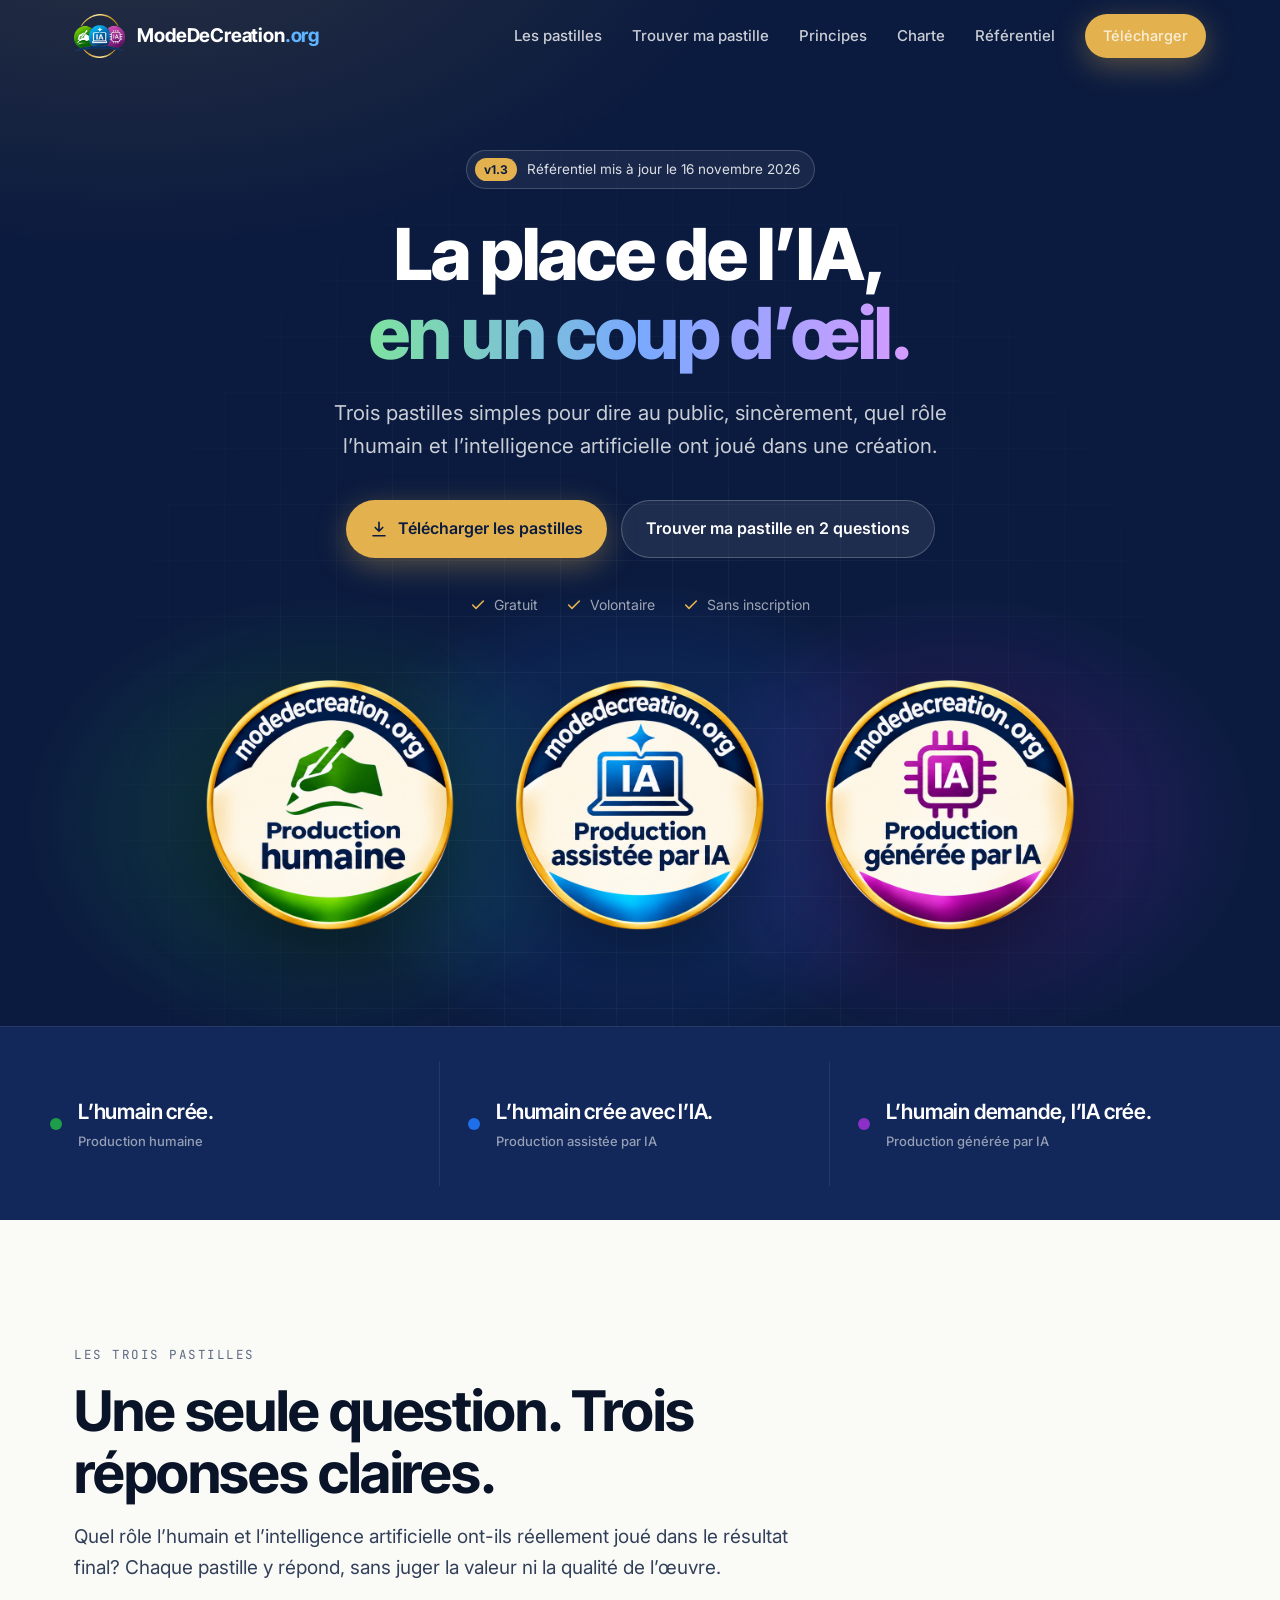
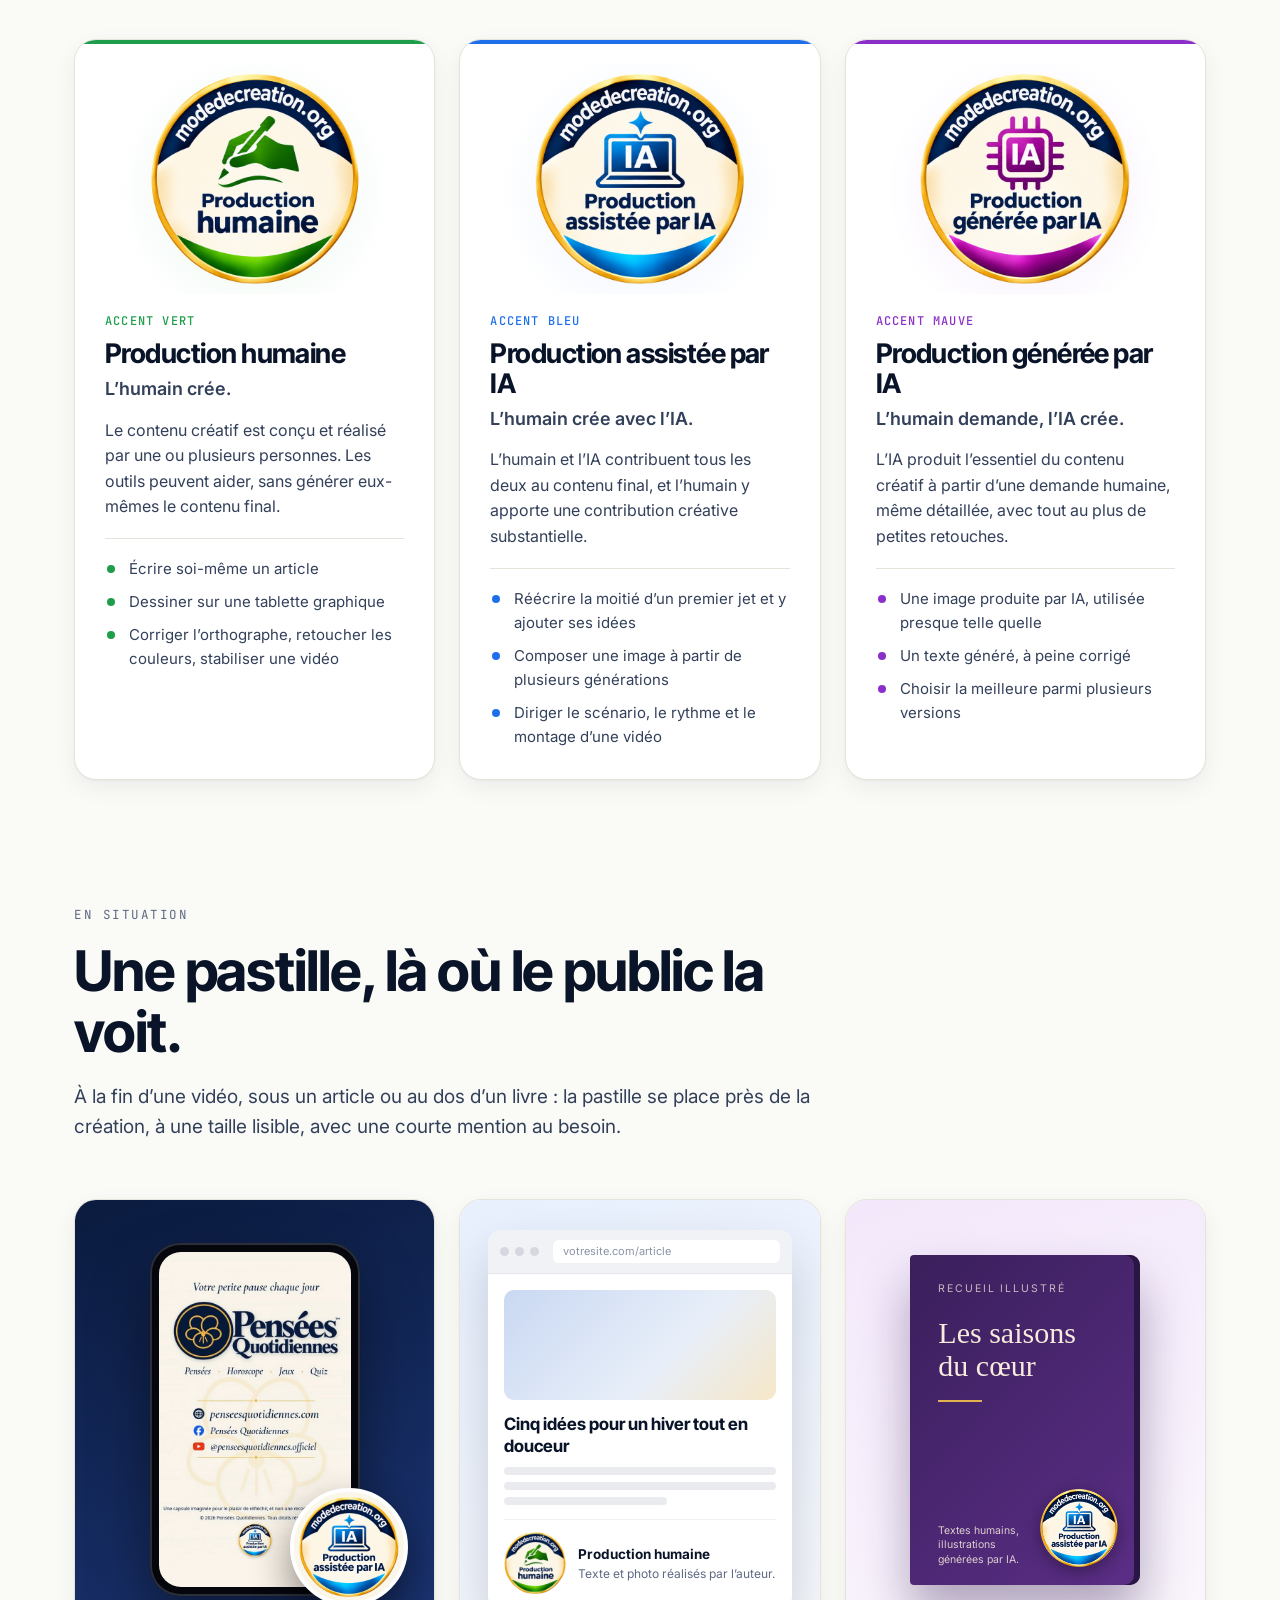
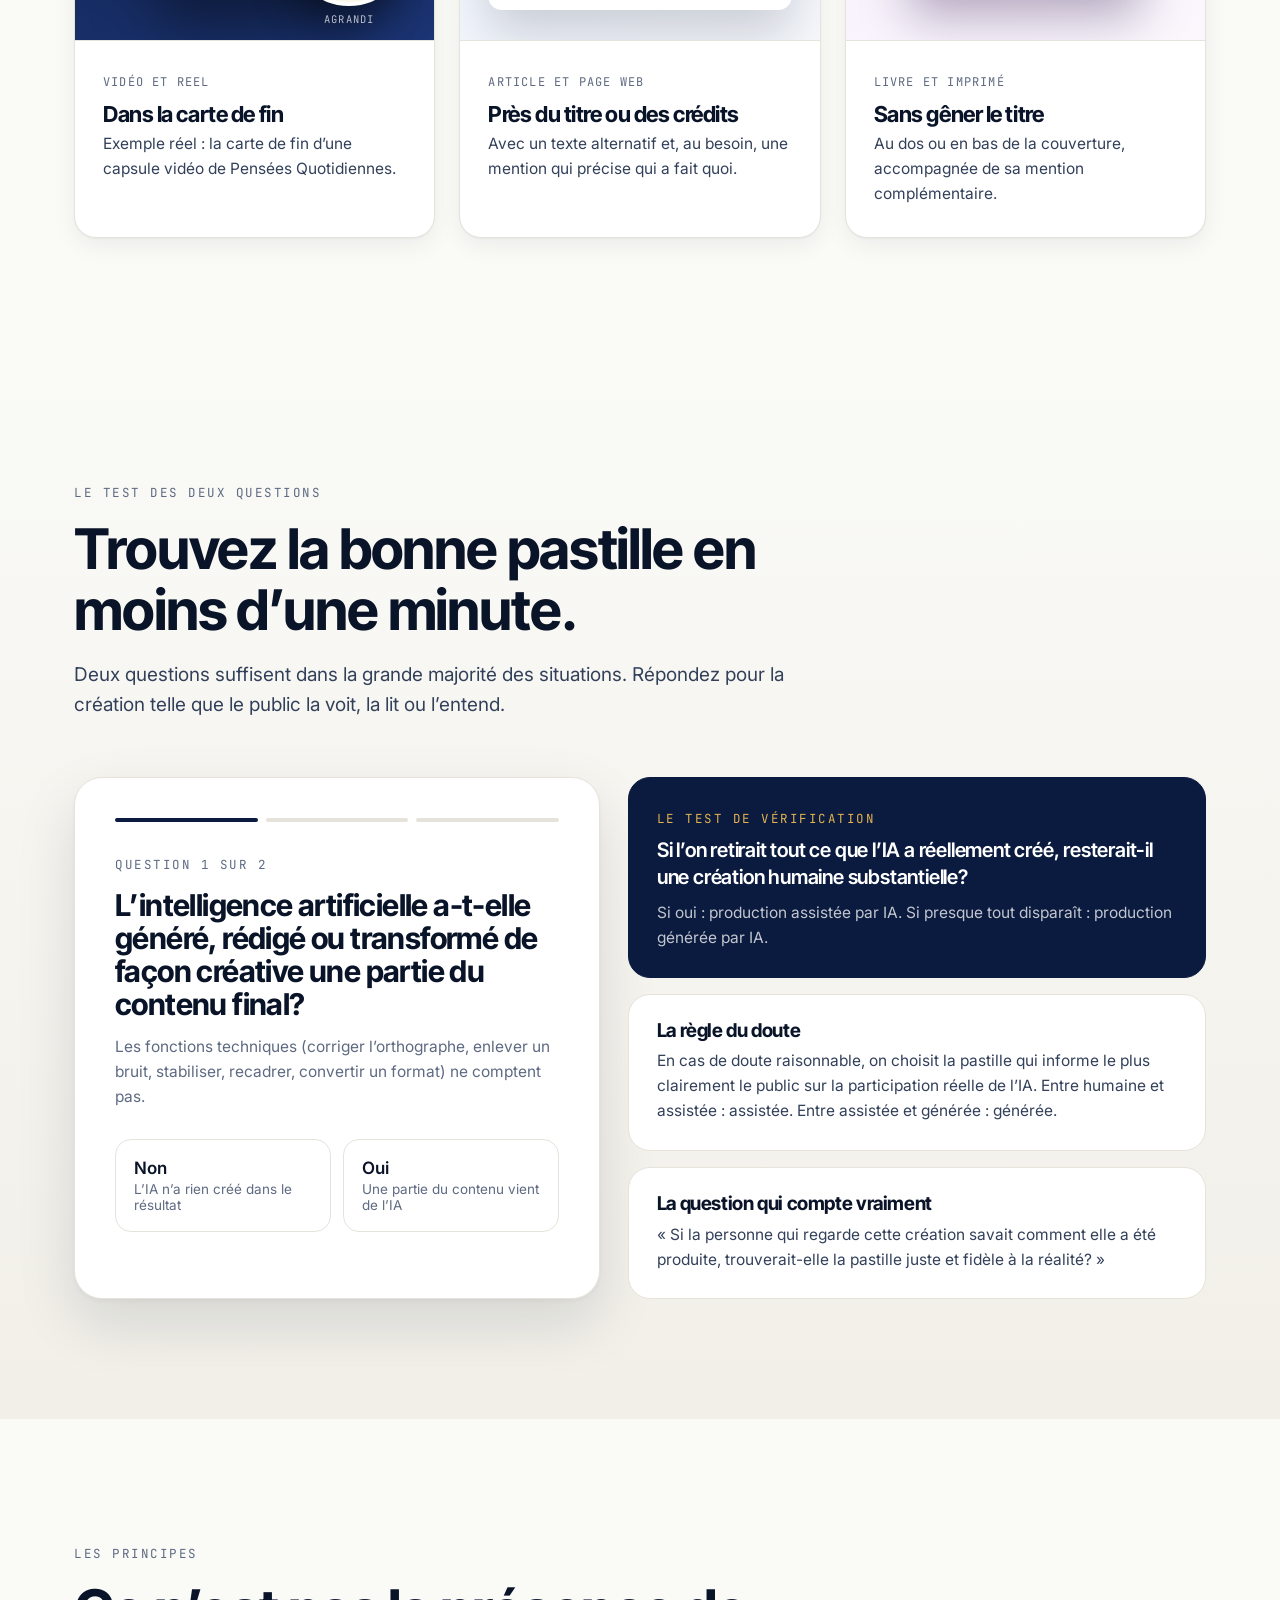
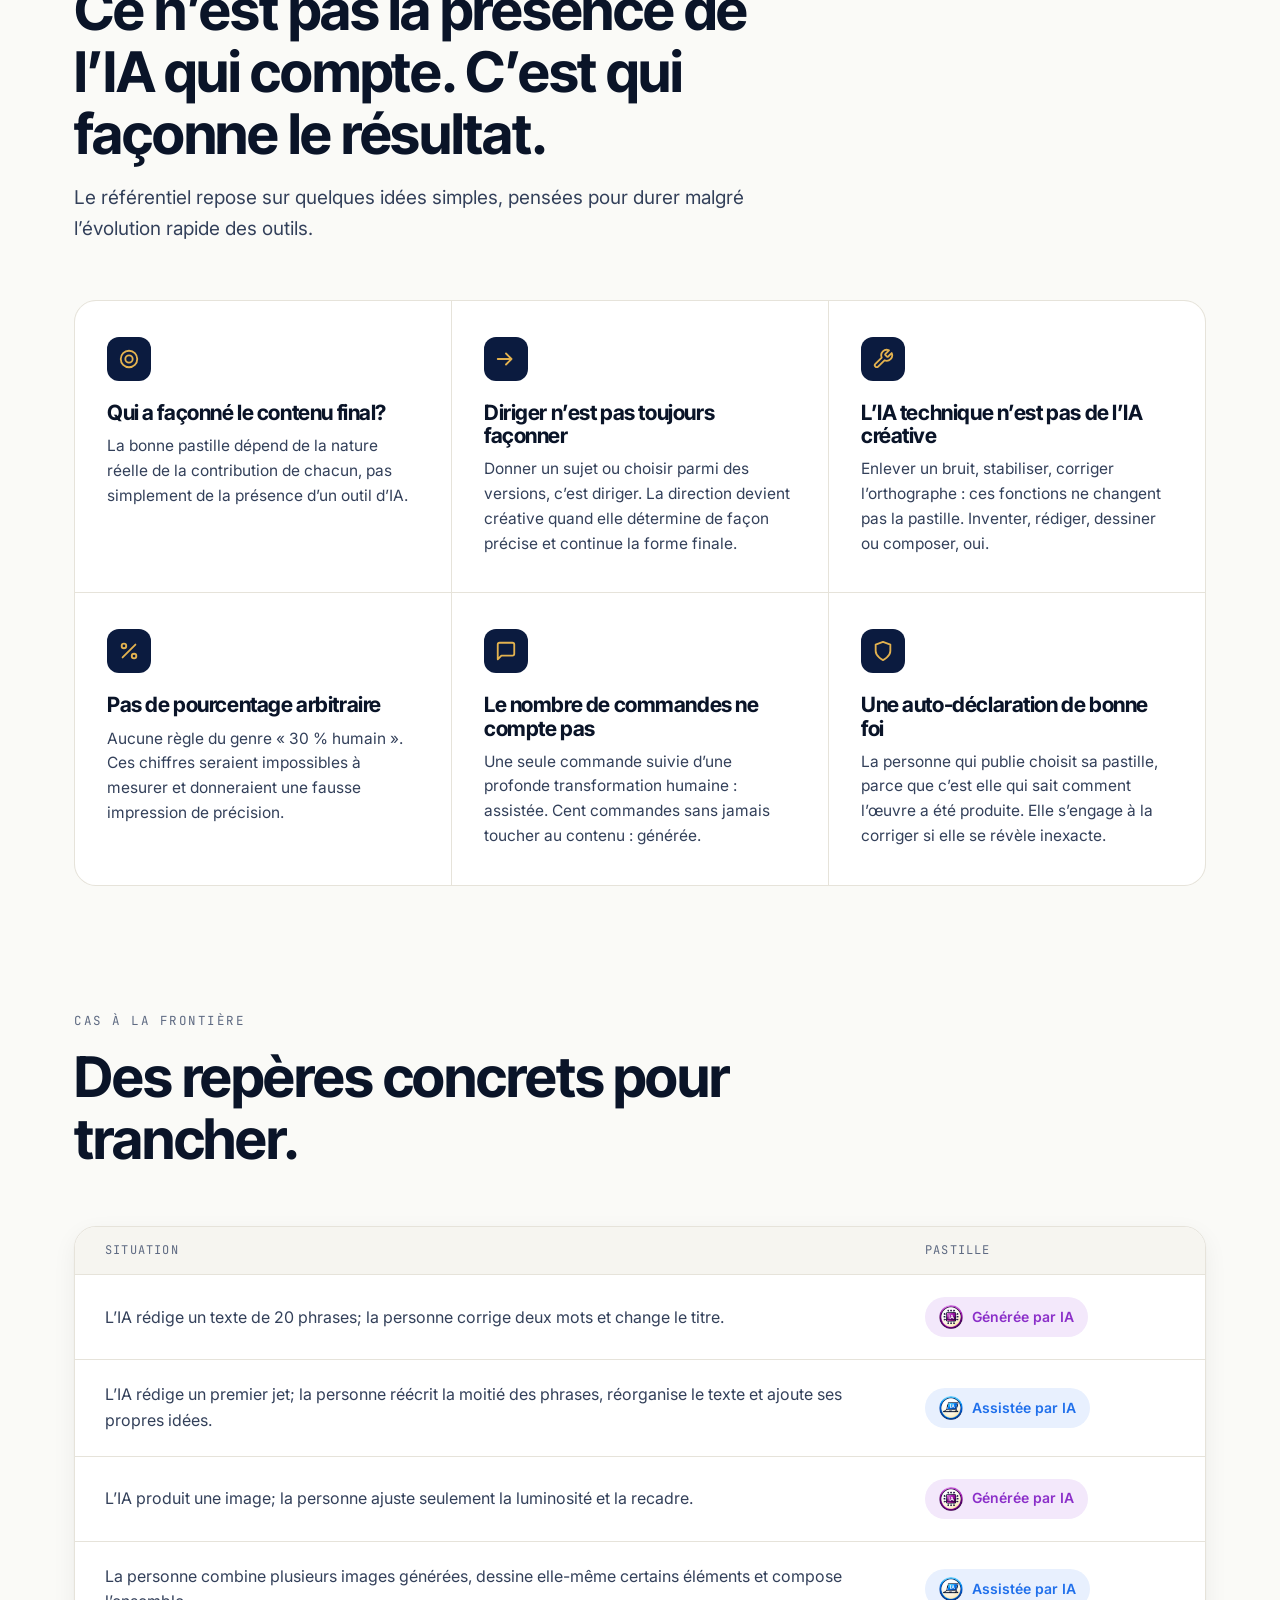
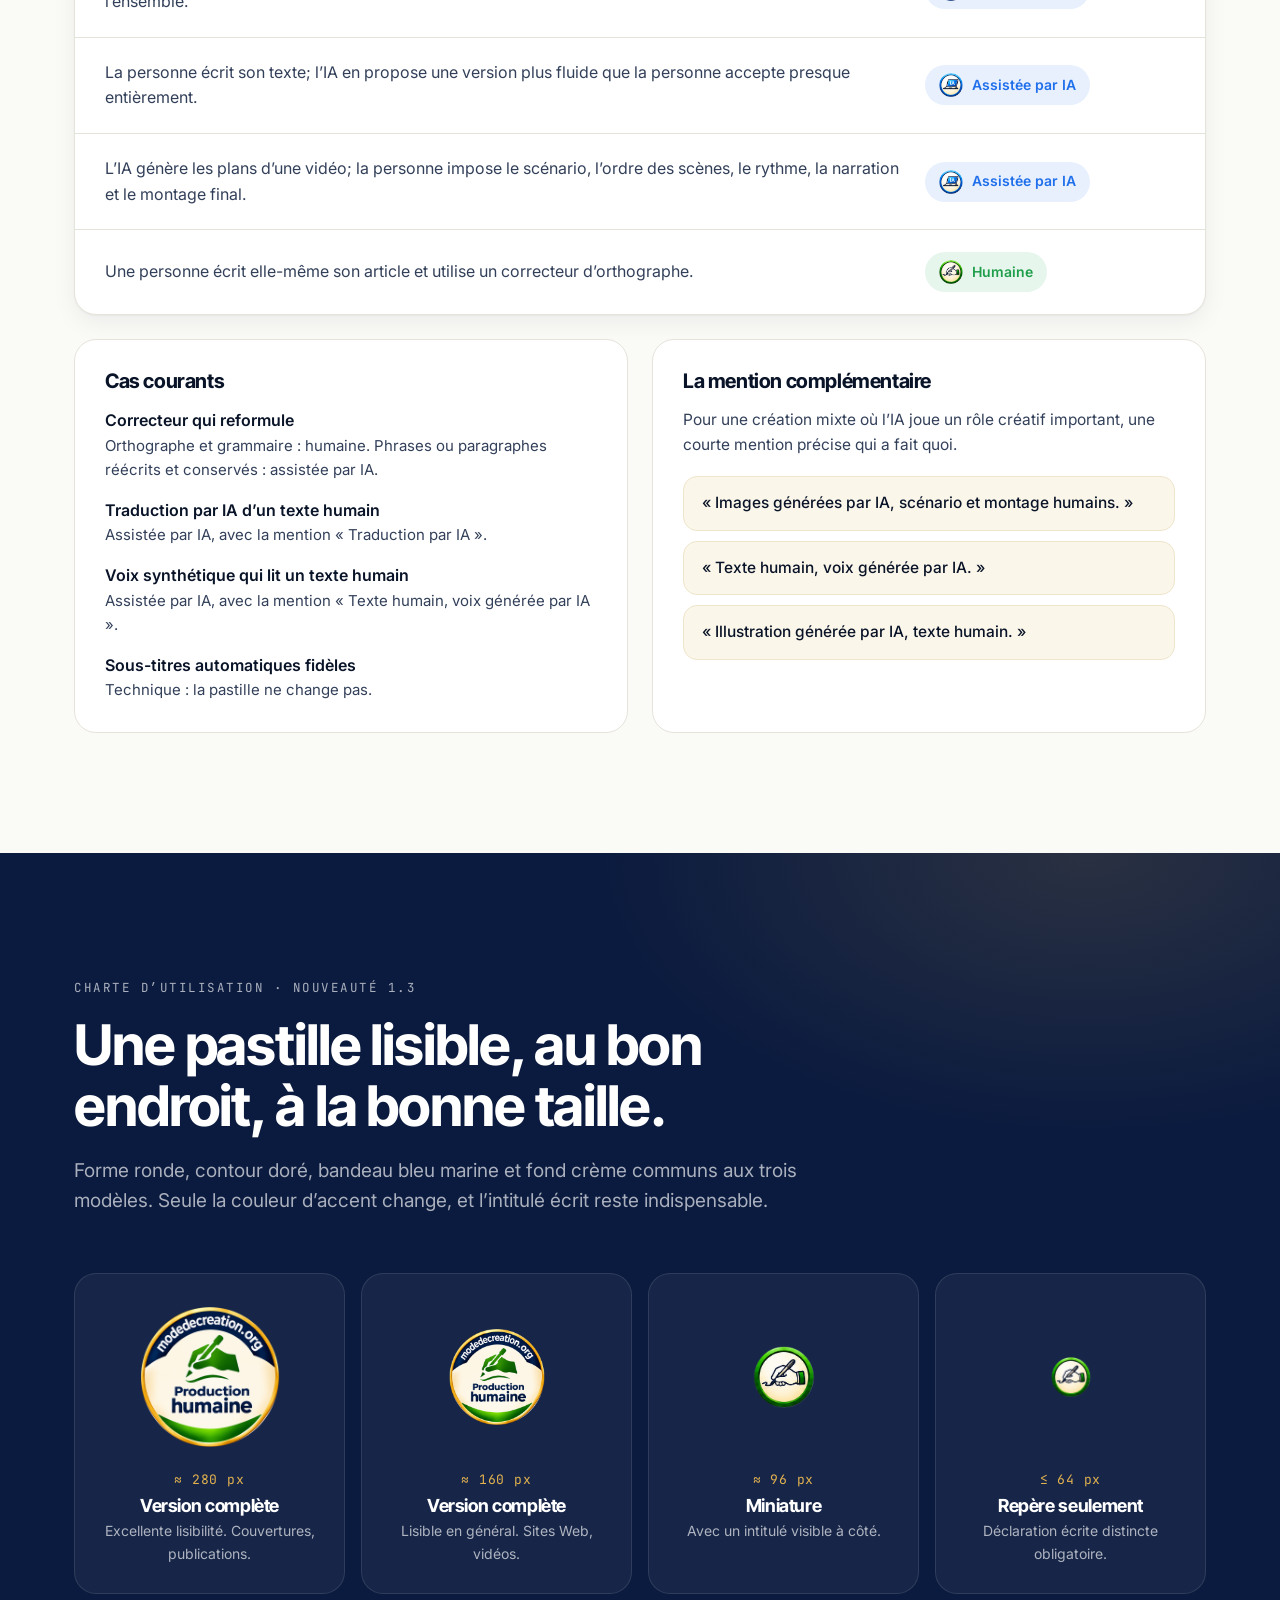
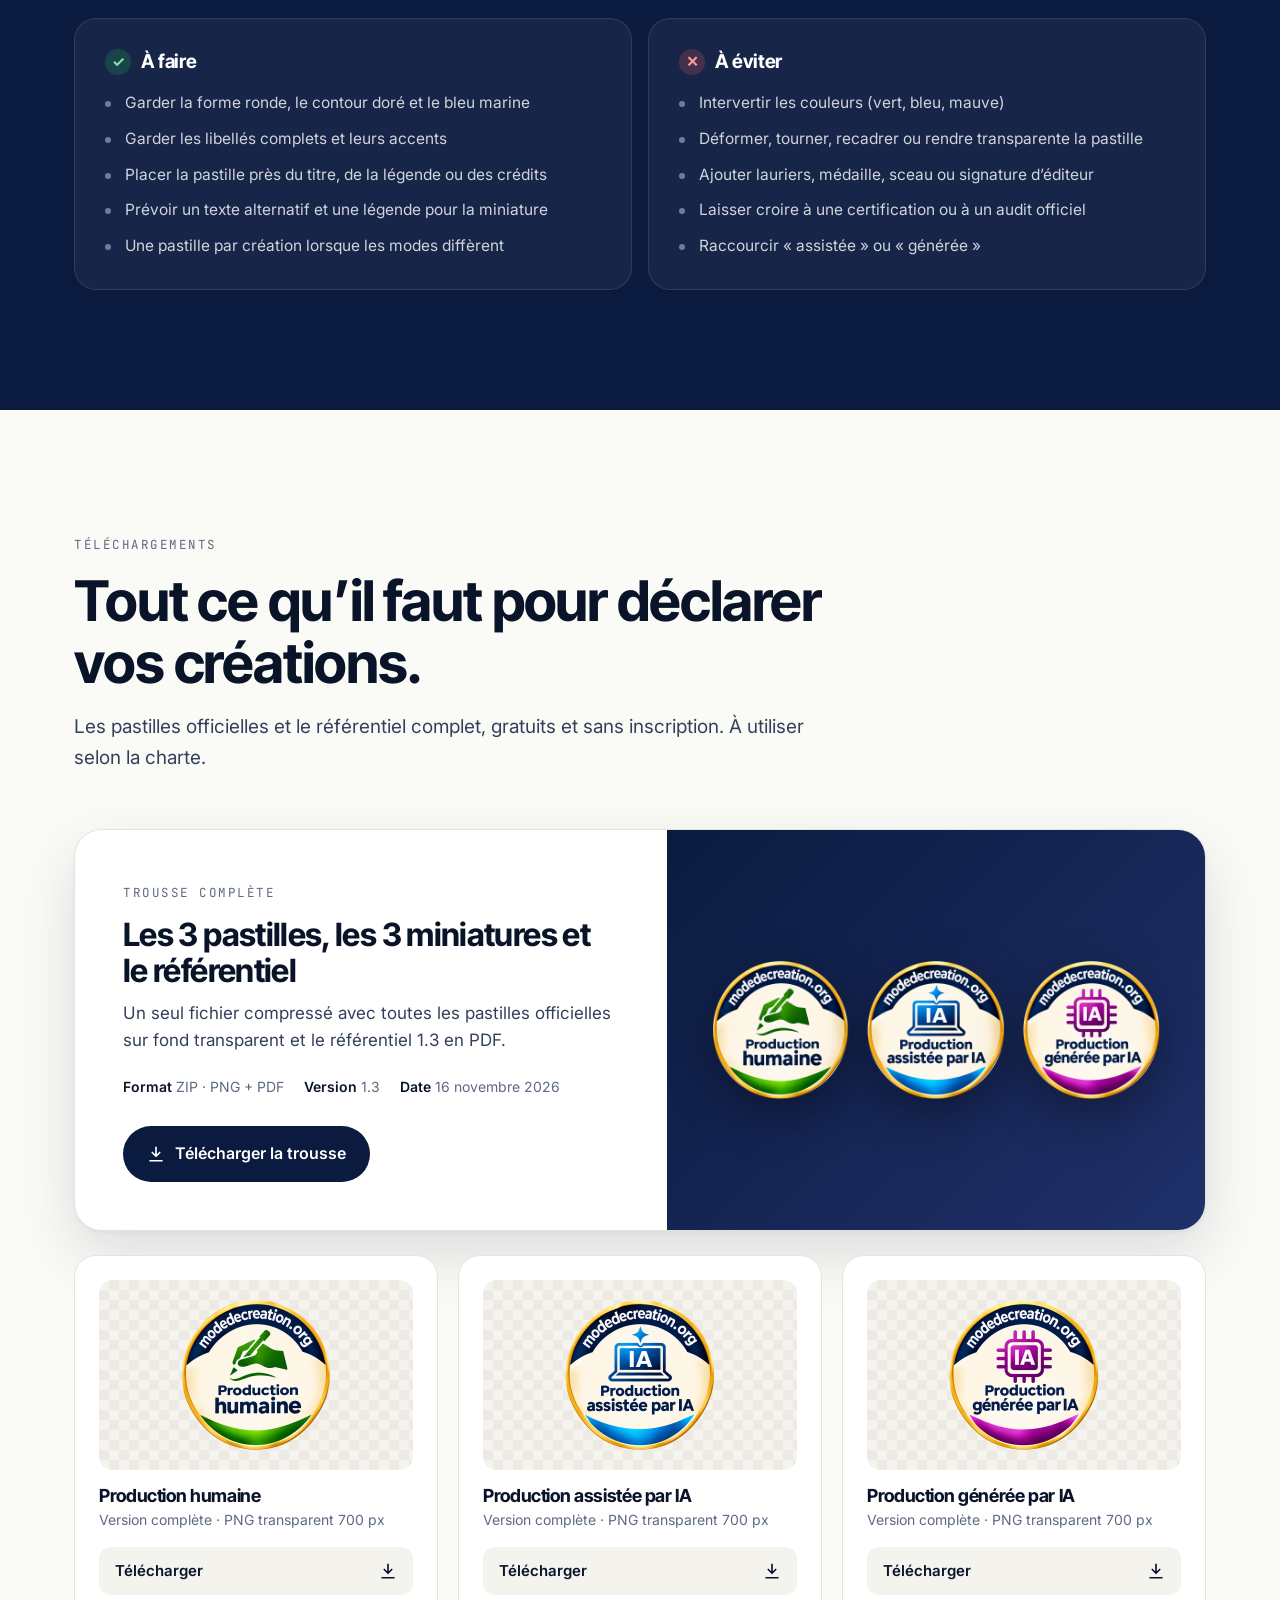
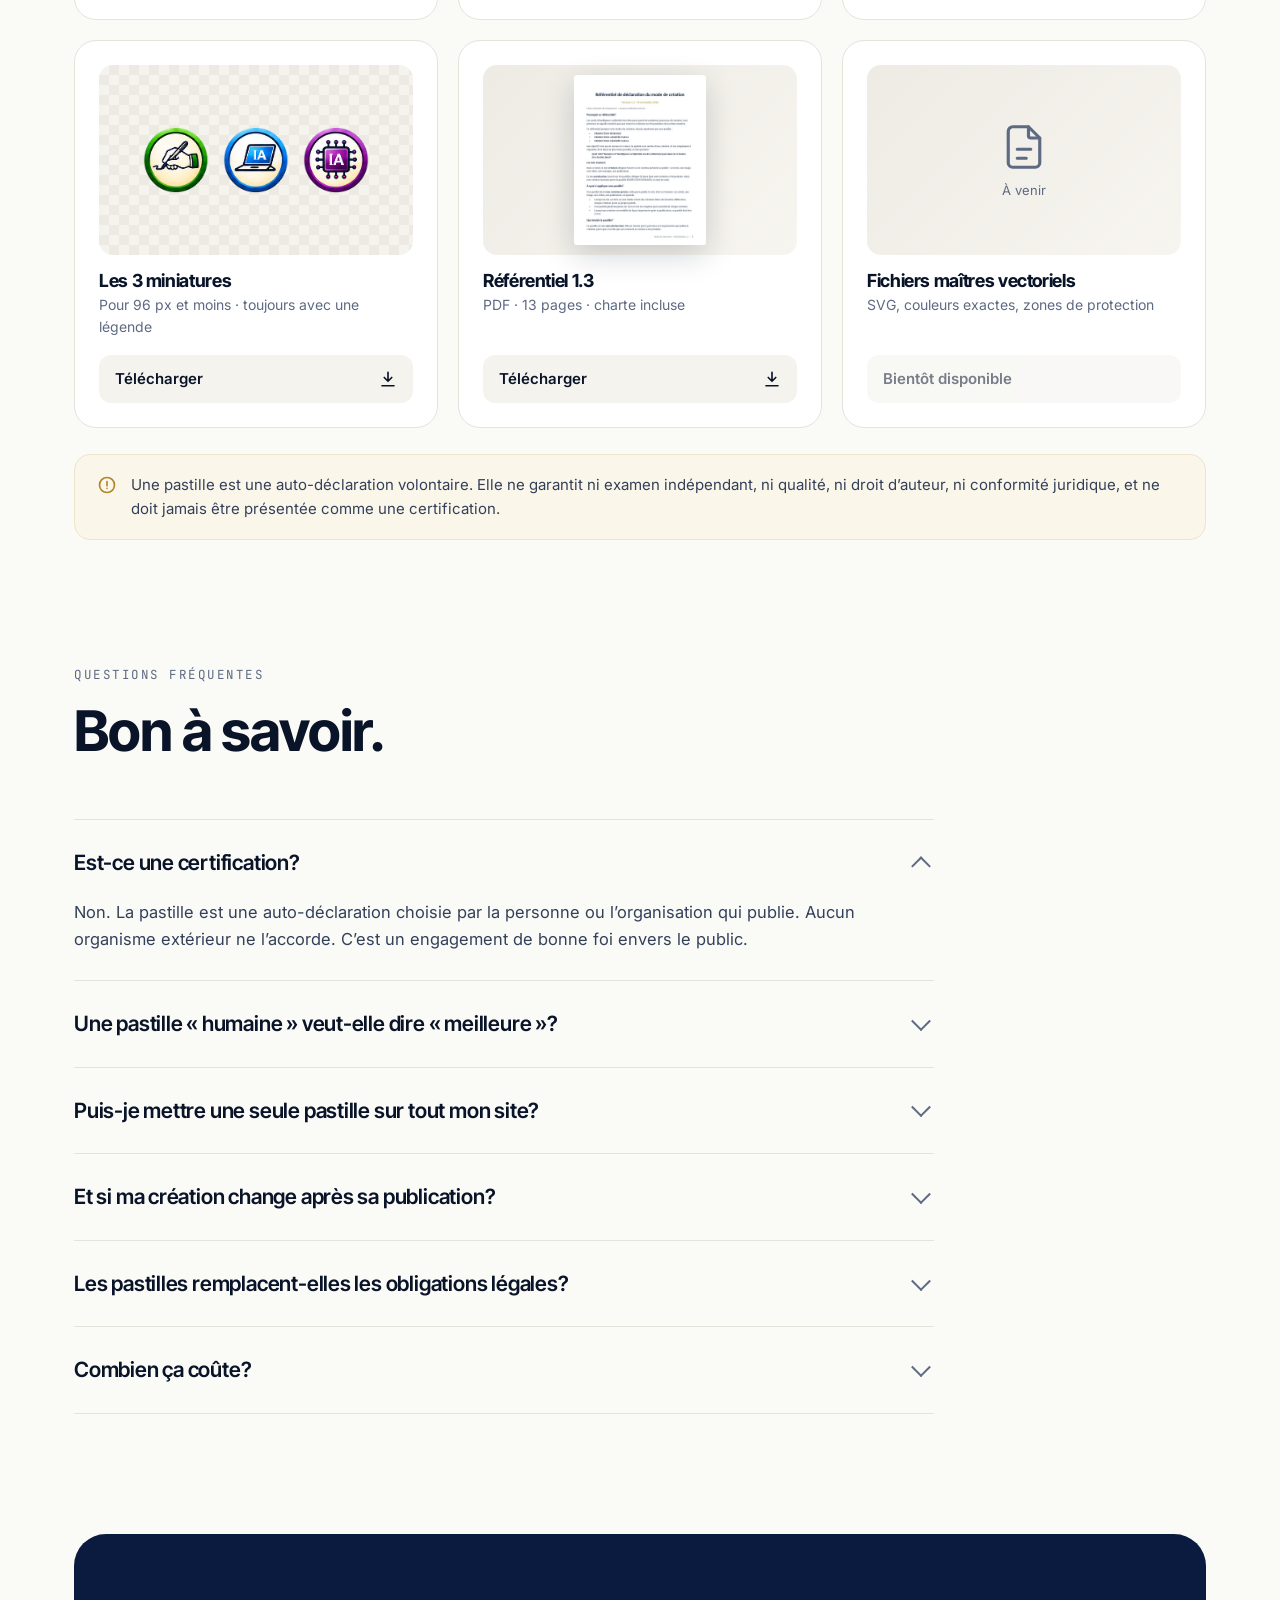
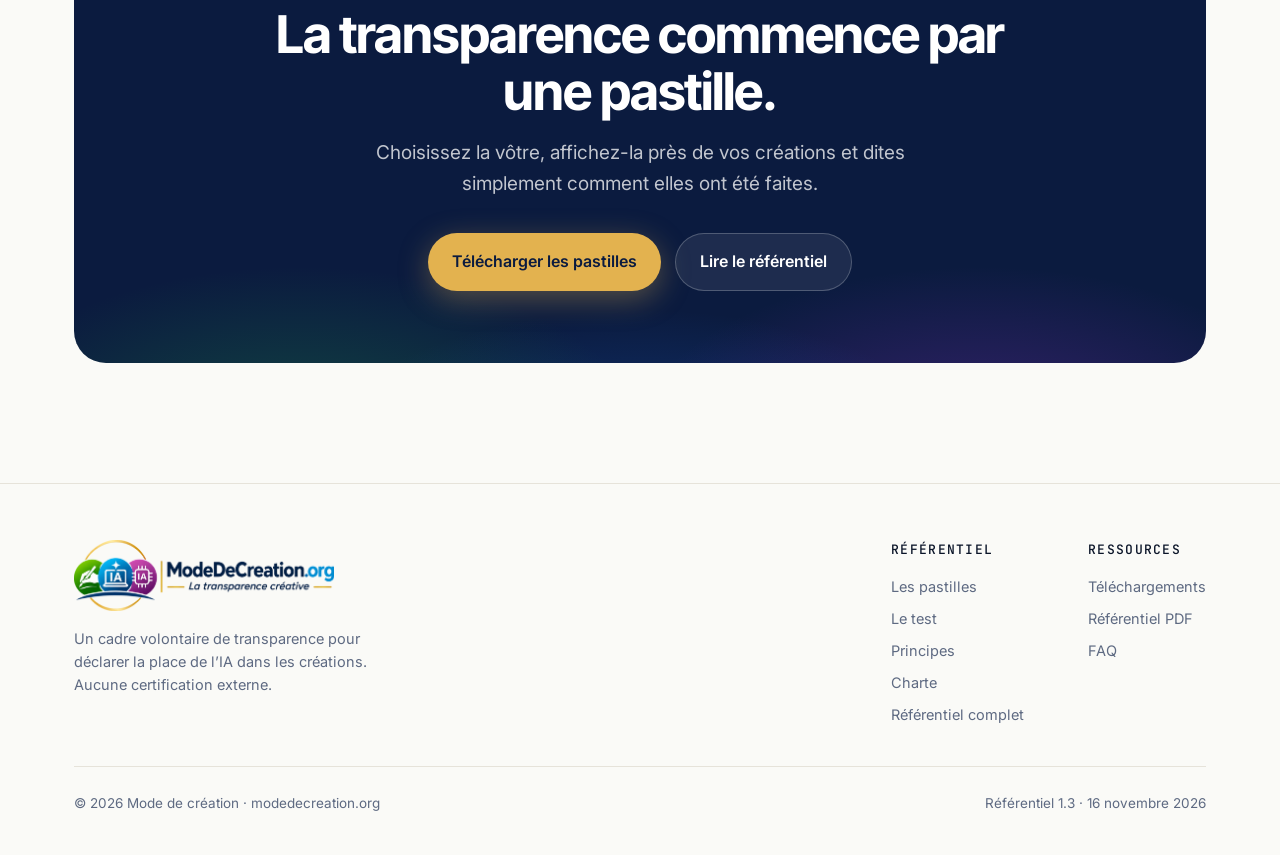
==== commit 07738519: "Accueil : pastilles égales et immobiles, section « En situation » Co-Authored-By: Claude Opus 5.5 <n" ====
--- a/index.html
+++ b/index.html
@@ -49,10 +49,10 @@
         <span><svg viewBox="0 0 24 24" fill="none" stroke="currentColor" stroke-width="2.4" stroke-linecap="round" stroke-linejoin="round"><path d="M20 6L9 17l-5-5"/></svg>Sans inscription</span>
       </div>
     </div>
-    <div class="stage" aria-hidden="true">
-      <img class="p1" src="assets/pastilles/production-humaine.png" alt="">
-      <img class="p2" src="assets/pastilles/production-assistee-par-ia.png" alt="">
-      <img class="p3" src="assets/pastilles/production-generee-par-ia.png" alt="">
+    <div class="trio">
+      <img src="assets/pastilles/production-humaine.png" alt="Pastille Production humaine" class="t-h">
+      <img src="assets/pastilles/production-assistee-par-ia.png" alt="Pastille Production assistée par IA" class="t-a">
+      <img src="assets/pastilles/production-generee-par-ia.png" alt="Pastille Production générée par IA" class="t-g">
     </div>
   </div>
 </section>
@@ -101,6 +101,50 @@
   </div>
 </section>
 
+<section class="section situ" id="situation">
+  <div class="wrap">
+    <div class="section-head reveal">
+      <span class="eyebrow">En situation</span>
+      <h2>Une pastille, là où le public la voit.</h2>
+      <p>À la fin d’une vidéo, sous un article ou au dos d’un livre : la pastille se place près de la création, à une taille lisible, avec une courte mention au besoin.</p>
+    </div>
+    <div class="situ-grid">
+      <figure class="situ-card reveal">
+        <div class="situ-stage stage-video">
+          <div class="phone"><img src="assets/situation/video-carte-de-fin.jpg" alt="Carte de fin d’une capsule vidéo avec la pastille Production assistée par IA"></div>
+          <div class="loupe" aria-hidden="true"><img src="assets/pastilles/production-assistee-par-ia.png" alt=""><span>Agrandi</span></div>
+        </div>
+        <figcaption><span class="situ-tag">Vidéo et Reel</span><h3>Dans la carte de fin</h3><p>Exemple réel : la carte de fin d’une capsule vidéo de Pensées Quotidiennes.</p></figcaption>
+      </figure>
+      <figure class="situ-card reveal">
+        <div class="situ-stage stage-web">
+          <div class="browser">
+            <div class="bar"><i></i><i></i><i></i><span>votresite.com/article</span></div>
+            <div class="page">
+              <div class="ph-img"></div>
+              <div class="ph-title">Cinq idées pour un hiver tout en douceur</div>
+              <div class="ph-line"></div><div class="ph-line"></div><div class="ph-line short"></div>
+              <div class="credit"><img src="assets/pastilles/production-humaine.png" alt="Pastille Production humaine"><div><b>Production humaine</b><span>Texte et photo réalisés par l’auteur.</span></div></div>
+            </div>
+          </div>
+        </div>
+        <figcaption><span class="situ-tag">Article et page Web</span><h3>Près du titre ou des crédits</h3><p>Avec un texte alternatif et, au besoin, une mention qui précise qui a fait quoi.</p></figcaption>
+      </figure>
+      <figure class="situ-card reveal">
+        <div class="situ-stage stage-book">
+          <div class="book">
+            <div class="b-top">Recueil illustré</div>
+            <div class="b-title">Les saisons<br>du cœur</div>
+            <div class="b-orn"></div>
+            <div class="b-foot"><span>Textes humains,<br>illustrations générées par IA.</span><img src="assets/pastilles/production-assistee-par-ia.png" alt="Pastille Production assistée par IA"></div>
+          </div>
+        </div>
+        <figcaption><span class="situ-tag">Livre et imprimé</span><h3>Sans gêner le titre</h3><p>Au dos ou en bas de la couverture, accompagnée de sa mention complémentaire.</p></figcaption>
+      </figure>
+    </div>
+  </div>
+</section>
+
 <section class="section test-sec" id="test">
   <div class="wrap">
     <div class="section-head reveal">
--- a/assets/site.css
+++ b/assets/site.css
@@ -52,30 +52,25 @@
 .menu-btn{display:none;background:none;border:0;color:#fff;cursor:pointer;padding:8px}
 
 /* HERO */
-.hero{position:relative;background:var(--navy);color:#fff;overflow:hidden;padding:168px 0 110px}
+.hero{position:relative;background:var(--navy);color:#fff;overflow:hidden;padding:150px 0 96px}
 .hero::before{content:"";position:absolute;inset:0;background:
- radial-gradient(600px 380px at 78% 42%,rgba(31,111,235,.40),transparent 70%),
- radial-gradient(420px 320px at 62% 70%,rgba(30,158,74,.30),transparent 70%),
- radial-gradient(480px 360px at 95% 75%,rgba(139,47,201,.36),transparent 70%),
+ radial-gradient(420px 320px at 25% 80%,rgba(30,158,74,.30),transparent 70%),
+ radial-gradient(460px 340px at 50% 80%,rgba(31,111,235,.36),transparent 70%),
+ radial-gradient(420px 320px at 75% 80%,rgba(139,47,201,.32),transparent 70%),
  radial-gradient(900px 500px at 10% -10%,rgba(227,178,79,.14),transparent 70%)}
-.hero::after{content:"";position:absolute;inset:0;background-image:linear-gradient(rgba(255,255,255,.04) 1px,transparent 1px),linear-gradient(90deg,rgba(255,255,255,.04) 1px,transparent 1px);background-size:56px 56px;mask-image:radial-gradient(ellipse at 70% 50%,#000 20%,transparent 70%);-webkit-mask-image:radial-gradient(ellipse at 70% 50%,#000 20%,transparent 70%)}
-.hero .wrap{position:relative;z-index:2;display:grid;grid-template-columns:1.15fr .85fr;gap:48px;align-items:center}
+.hero::after{content:"";position:absolute;inset:0;background-image:linear-gradient(rgba(255,255,255,.04) 1px,transparent 1px),linear-gradient(90deg,rgba(255,255,255,.04) 1px,transparent 1px);background-size:56px 56px;mask-image:radial-gradient(ellipse at 50% 75%,#000 20%,transparent 70%);-webkit-mask-image:radial-gradient(ellipse at 50% 75%,#000 20%,transparent 70%)}
+.hero .wrap{position:relative;z-index:2;text-align:center}
 .pill{display:inline-flex;align-items:center;gap:10px;border:1px solid rgba(255,255,255,.18);background:rgba(255,255,255,.06);border-radius:999px;padding:7px 14px 7px 8px;font-size:13.5px;color:rgba(255,255,255,.85)}
 .pill b{background:var(--gold);color:var(--navy);border-radius:999px;padding:2px 9px;font-size:12px;font-weight:700}
 .hero h1{font-size:clamp(42px,5.6vw,74px);font-weight:800;margin:26px 0 24px;letter-spacing:-.028em}
 .hero h1 em{font-style:normal;background:linear-gradient(90deg,#7EE2A0,#79A9FF 50%,#D59BFF);-webkit-background-clip:text;background-clip:text;color:transparent}
-.hero .lead{font-size:clamp(18px,1.6vw,21px);color:rgba(255,255,255,.78);max-width:540px}
-.hero .ctas{display:flex;gap:14px;flex-wrap:wrap;margin-top:38px}
-.trust{display:flex;gap:28px;flex-wrap:wrap;margin-top:44px;font-size:14px;color:rgba(255,255,255,.6)}
+.hero .lead{font-size:clamp(18px,1.6vw,21px);color:rgba(255,255,255,.78);max-width:620px;margin:0 auto}
+.hero .ctas{display:flex;gap:14px;flex-wrap:wrap;margin-top:38px;justify-content:center}
+.trust{display:flex;gap:28px;flex-wrap:wrap;justify-content:center;margin-top:36px;font-size:14px;color:rgba(255,255,255,.6)}
 .trust span{display:flex;align-items:center;gap:8px}
 .trust svg{width:16px;height:16px;color:var(--gold)}
-.stage{position:relative;height:520px;max-width:560px;width:100%;margin-left:auto}
-.stage img{position:absolute;filter:drop-shadow(0 30px 50px rgba(0,0,0,.45));animation:float 7s ease-in-out infinite}
-.stage .p1{width:43%;left:0;bottom:0;animation-delay:-2s}
-.stage .p2{width:48%;left:26%;top:0}
-.stage .p3{width:43%;right:0;bottom:0;animation-delay:-4s}
-@keyframes float{0%,100%{transform:translateY(0)}50%{transform:translateY(-14px)}}
-@media (prefers-reduced-motion:reduce){.stage img{animation:none}}
+.trio{display:grid;grid-template-columns:repeat(3,1fr);gap:clamp(14px,4vw,56px);max-width:880px;margin:64px auto 0}
+.trio img{width:100%;max-width:250px;margin:0 auto;filter:drop-shadow(0 24px 40px rgba(0,0,0,.45))}
 
 /* RULE STRIP */
 .strip{background:var(--navy-2);color:#fff;border-top:1px solid rgba(255,255,255,.08)}
@@ -231,10 +226,50 @@
 .reveal{opacity:0;transform:translateY(24px);transition:opacity .8s ease,transform .8s ease}
 .reveal.in{opacity:1;transform:none}
 
+
+/* EN SITUATION */
+.situ{padding-top:0}
+.situ-grid{display:grid;grid-template-columns:repeat(3,1fr);gap:24px}
+.situ-card{background:#fff;border:1px solid var(--line);border-radius:var(--r);overflow:hidden;box-shadow:var(--shadow);display:flex;flex-direction:column;margin:0}
+.situ-stage{height:440px;display:flex;align-items:center;justify-content:center;padding:28px;position:relative;overflow:hidden}
+.situ-card figcaption{padding:26px 28px 30px;border-top:1px solid var(--line)}
+.situ-tag{font-family:"JetBrains Mono";font-size:12px;letter-spacing:.1em;text-transform:uppercase;color:var(--ink-3)}
+.situ-card h3{font-size:22px;margin:8px 0 6px}
+.situ-card p{font-size:15.5px;color:var(--ink-2)}
+.stage-video{background:linear-gradient(160deg,#0B1B3F,#1B3473)}
+.phone{width:210px;border-radius:30px;padding:9px;background:#05070d;box-shadow:0 30px 60px rgba(0,0,0,.45),inset 0 0 0 2px #2a2f3a}
+.phone img{border-radius:22px;width:100%}
+.loupe{position:absolute;right:26px;bottom:34px;width:118px;height:118px;border-radius:50%;background:#FBF6EA;border:4px solid #fff;box-shadow:0 18px 40px rgba(0,0,0,.45);display:grid;place-items:center}
+.loupe img{width:100px}
+.loupe span{position:absolute;bottom:-26px;left:50%;transform:translateX(-50%);font-family:"JetBrains Mono";font-size:10.5px;letter-spacing:.12em;text-transform:uppercase;color:rgba(255,255,255,.7)}
+.stage-web{background:linear-gradient(160deg,#E8F0FE,#F6F8FC)}
+.browser{width:100%;max-width:330px;background:#fff;border-radius:14px;box-shadow:0 24px 50px rgba(10,20,40,.18);overflow:hidden}
+.browser .bar{display:flex;align-items:center;gap:6px;padding:10px 12px;background:#F1F2F5;border-bottom:1px solid #E4E6EB}
+.browser .bar i{width:9px;height:9px;border-radius:50%;background:#D5D8DE}
+.browser .bar span{margin-left:8px;font-size:11px;color:#8A93A6;background:#fff;border-radius:6px;padding:3px 10px;flex:1}
+.browser .page{padding:16px}
+.ph-img{height:110px;border-radius:10px;background:linear-gradient(135deg,#C9D8F2,#E7EEF9 60%,#F6E7C8)}
+.ph-title{font-family:"Inter Tight";font-weight:700;font-size:17px;line-height:1.25;margin:14px 0 10px;color:var(--ink)}
+.ph-line{height:8px;border-radius:4px;background:#E9EBEF;margin-bottom:7px}
+.ph-line.short{width:60%}
+.credit{display:flex;align-items:center;gap:12px;margin-top:14px;padding-top:12px;border-top:1px solid #EEF0F3}
+.credit img{width:62px;flex:none}
+.credit b{display:block;font-size:13.5px;color:var(--ink)}
+.credit span{font-size:12px;color:var(--ink-3);line-height:1.35;display:block}
+.stage-book{background:linear-gradient(160deg,#F3E8FB,#FBF7FD)}
+.book{width:230px;height:330px;border-radius:4px 10px 10px 4px;background:linear-gradient(135deg,#3A1F5C,#5B2E86);box-shadow:-6px 0 0 #2A1645 inset,0 30px 50px rgba(40,15,70,.35);color:#F6EBDD;padding:26px 22px 18px 28px;display:flex;flex-direction:column}
+.b-top{font-size:10.5px;letter-spacing:.18em;text-transform:uppercase;opacity:.75}
+.b-title{font-family:Georgia,"Times New Roman",serif;font-size:30px;line-height:1.1;margin-top:18px}
+.b-orn{width:44px;height:2px;background:var(--gold);margin:18px 0}
+.b-foot{margin-top:auto;display:flex;align-items:flex-end;justify-content:space-between;gap:10px}
+.b-foot span{font-size:10.5px;line-height:1.35;opacity:.85}
+.b-foot img{width:78px;flex:none;filter:drop-shadow(0 4px 8px rgba(0,0,0,.35))}
+@media (max-width:1000px){.situ-grid{grid-template-columns:1fr 1fr}}
+@media (max-width:700px){.situ-grid{grid-template-columns:1fr}.situ-stage{height:400px}}
+
 /* RESPONSIVE */
 @media (max-width:1000px){
   .hero .wrap,.test,.dl-feature{grid-template-columns:1fr}
-  .stage{height:420px;max-width:460px;margin:0 auto;width:100%}
   .cards3,.dl-grid{grid-template-columns:1fr 1fr}
   .grid3{grid-template-columns:1fr 1fr}
   .sizes{grid-template-columns:1fr 1fr}
@@ -253,7 +288,7 @@
   .section{padding:84px 0}
   .section-head{margin-bottom:38px}
   .hero{padding:126px 0 70px}
-  .stage{height:330px;max-width:350px}
+  .trio{margin-top:44px}
   .strip .wrap{grid-template-columns:1fr}
   .strip div{border-left:0;border-top:1px solid rgba(255,255,255,.08);padding:22px 0}
   .strip div:first-child{border-top:0}
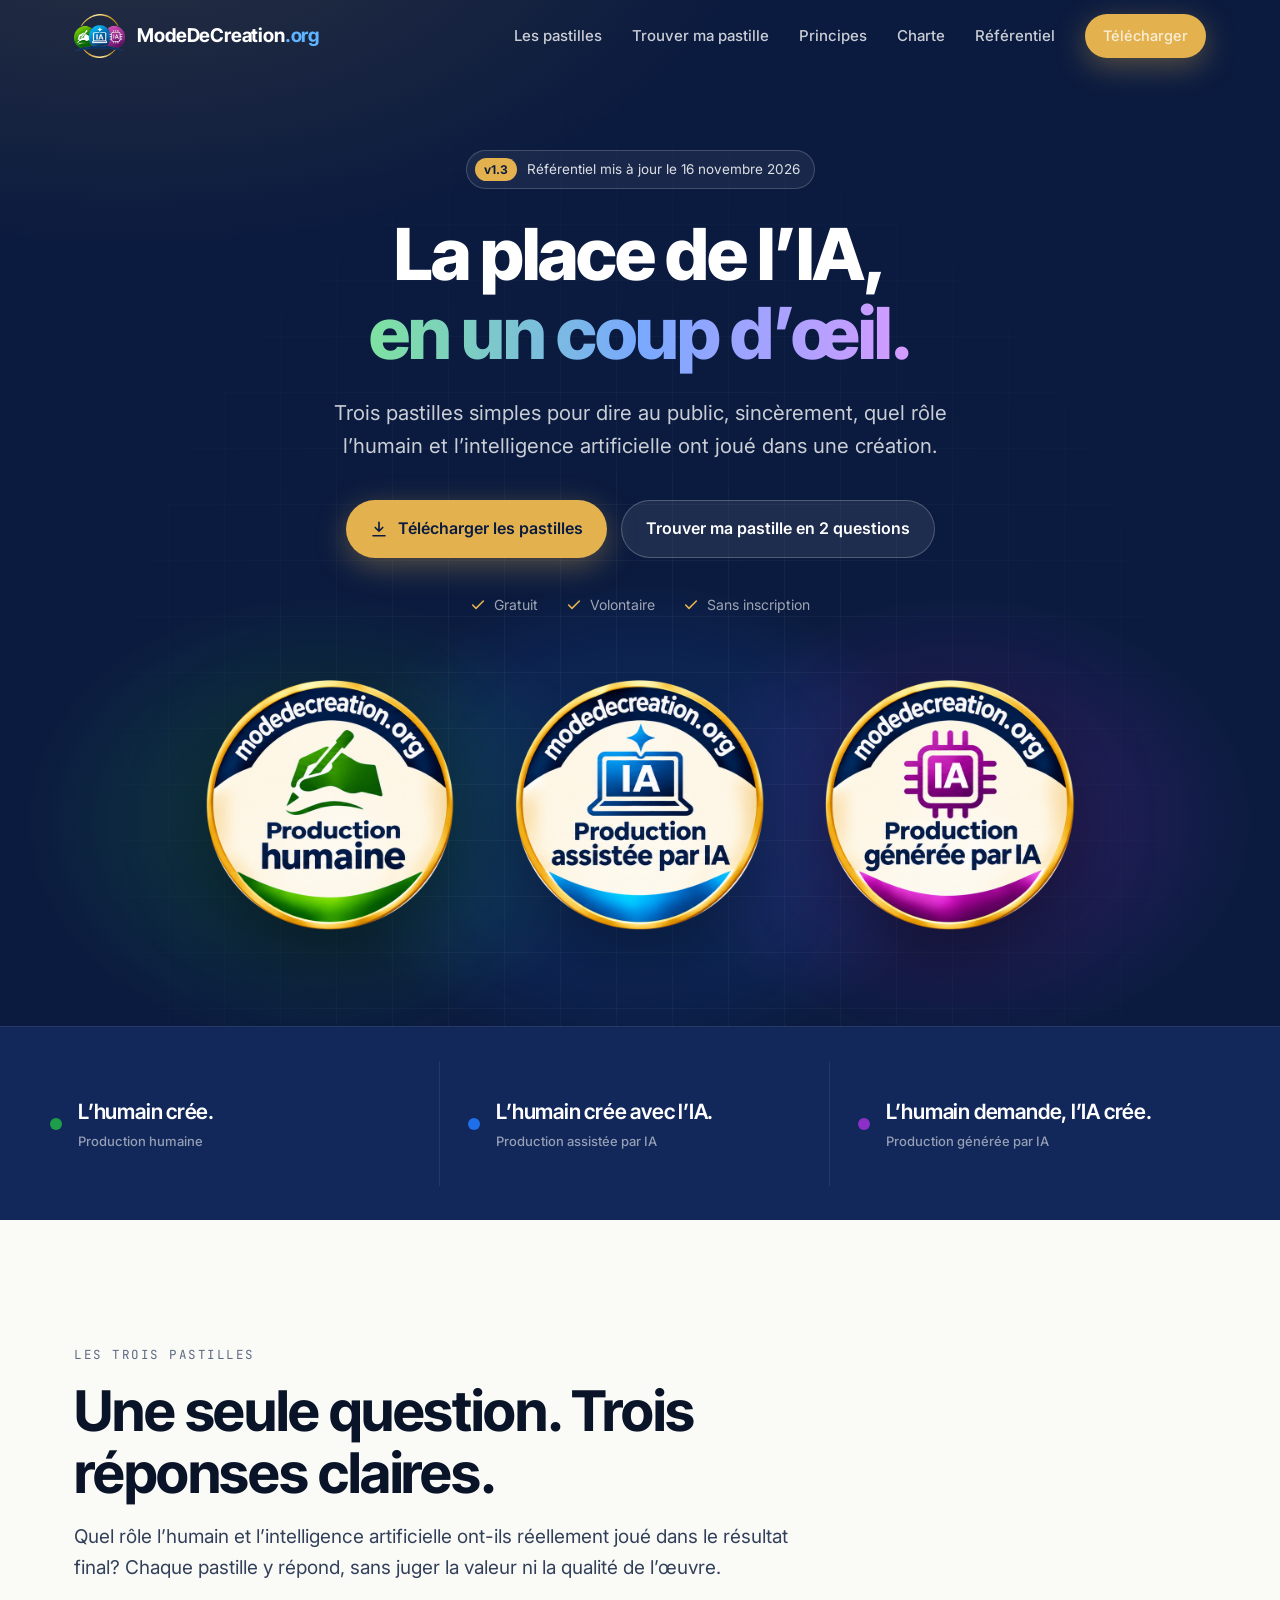
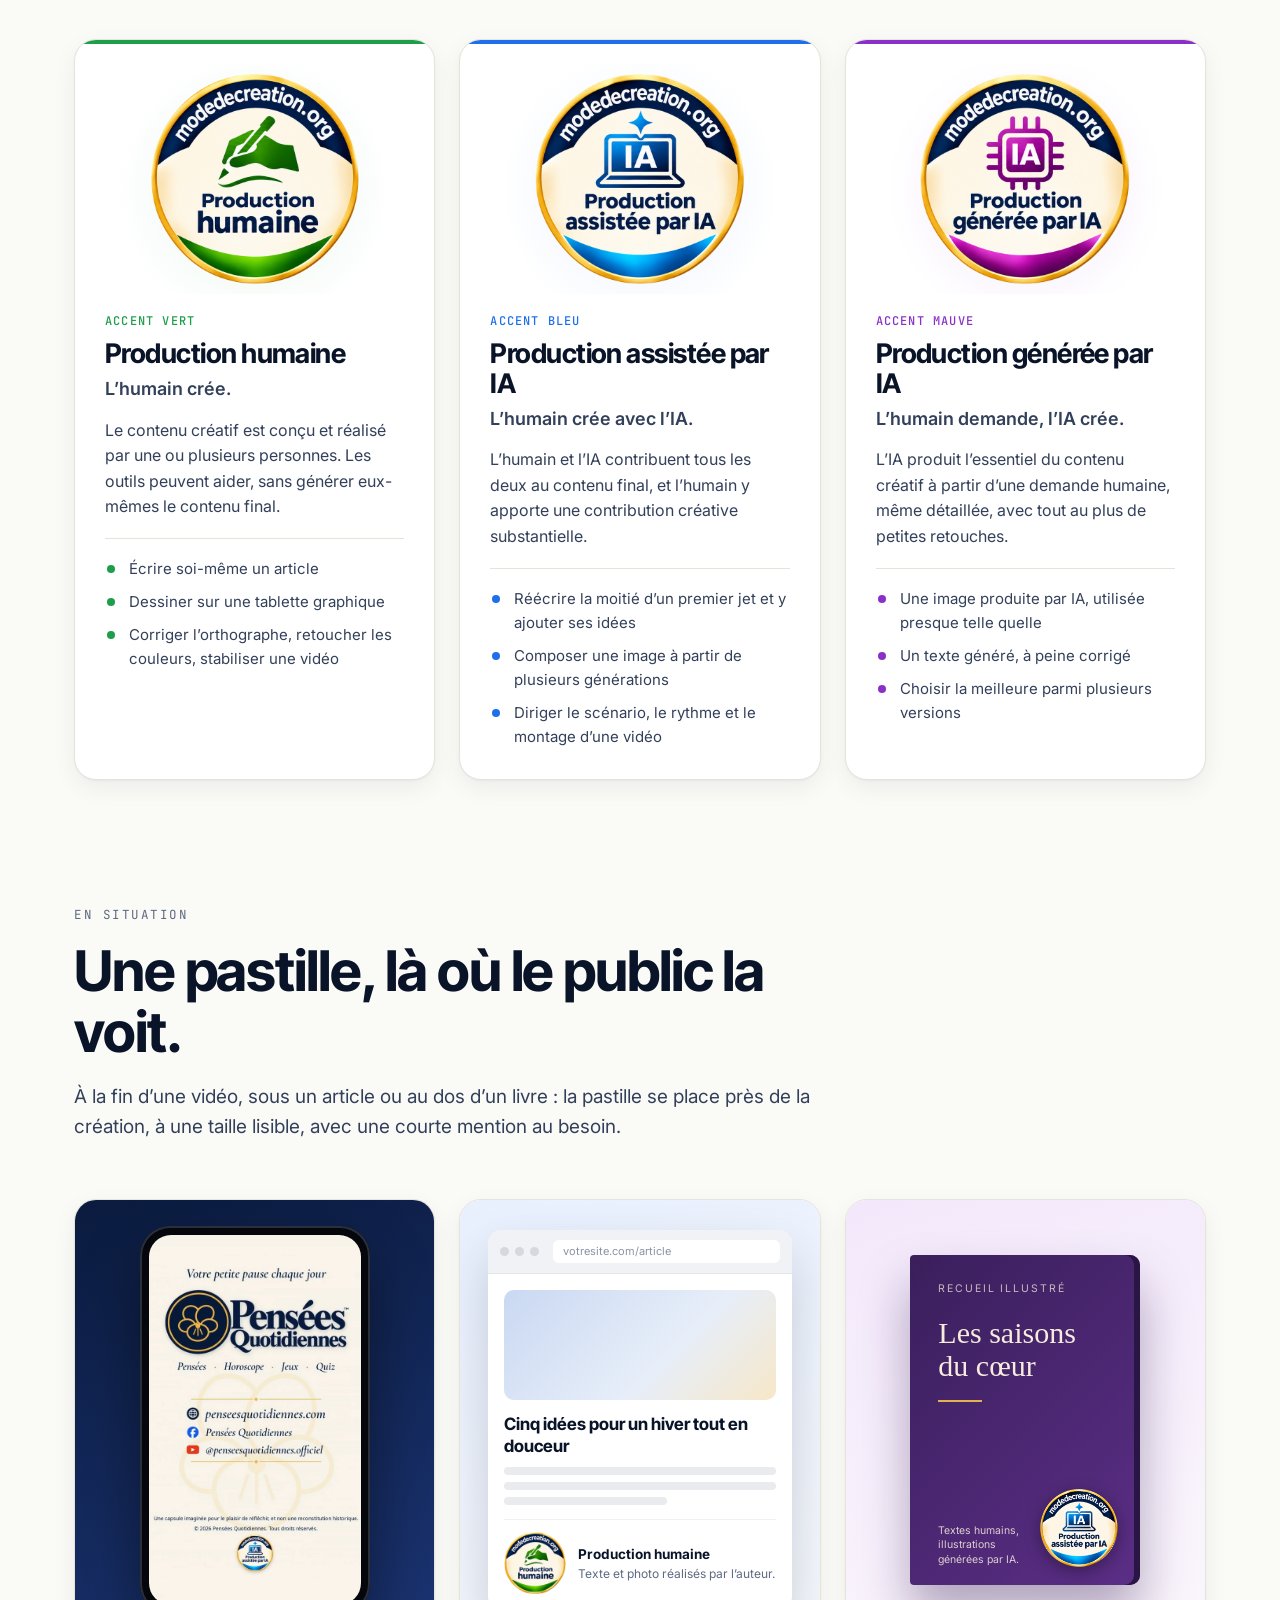
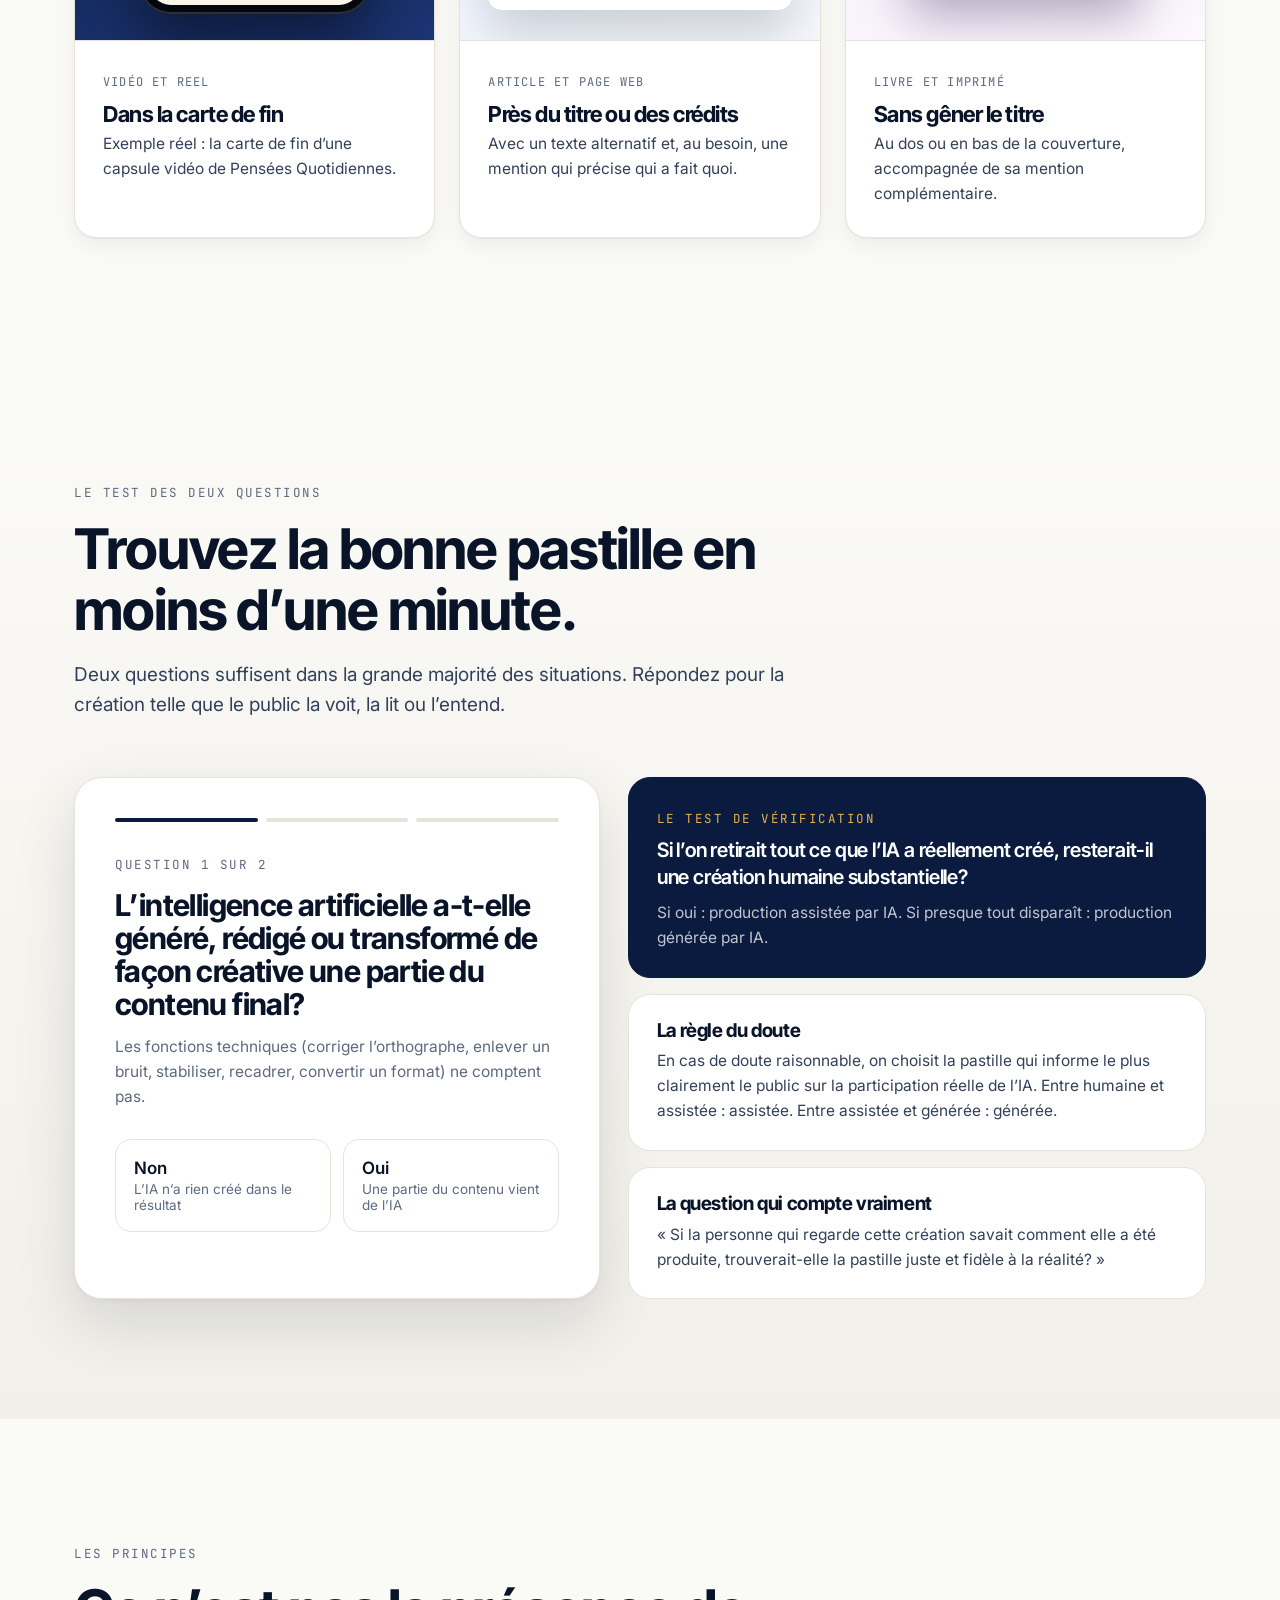
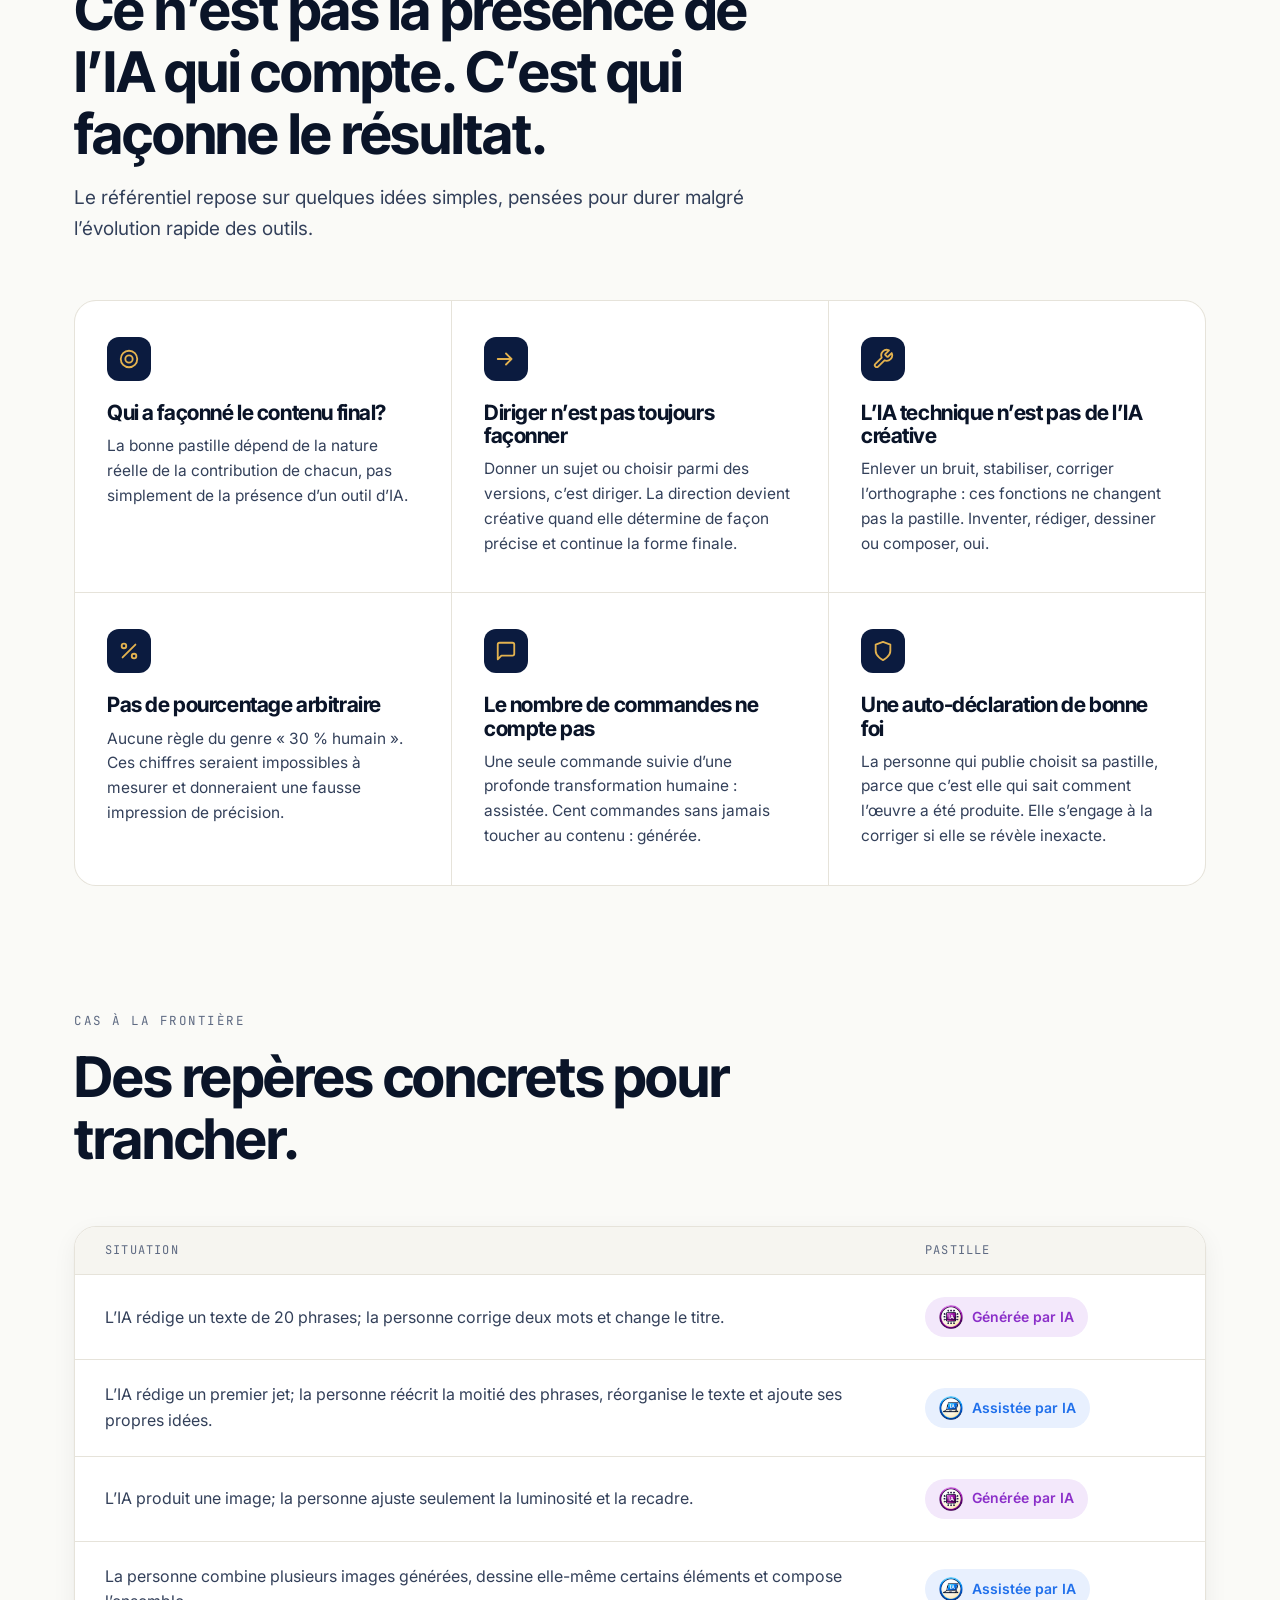
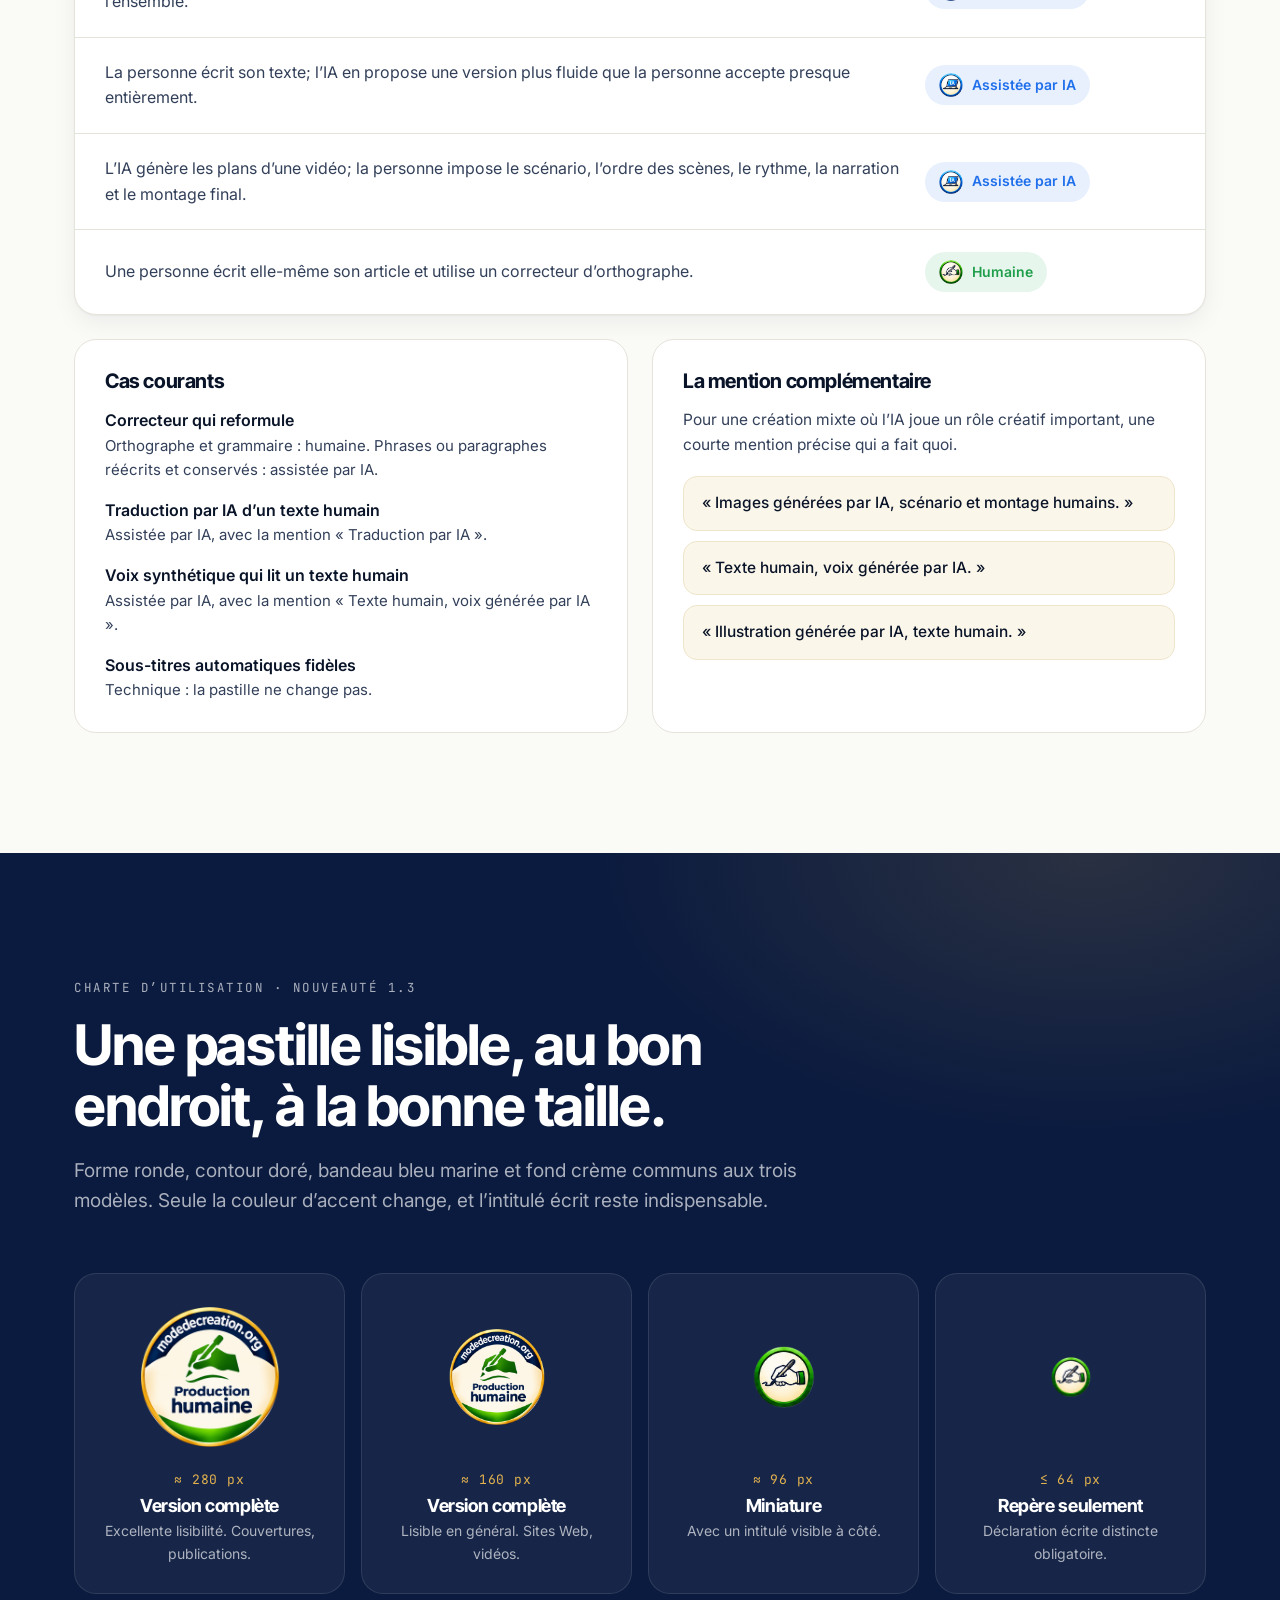
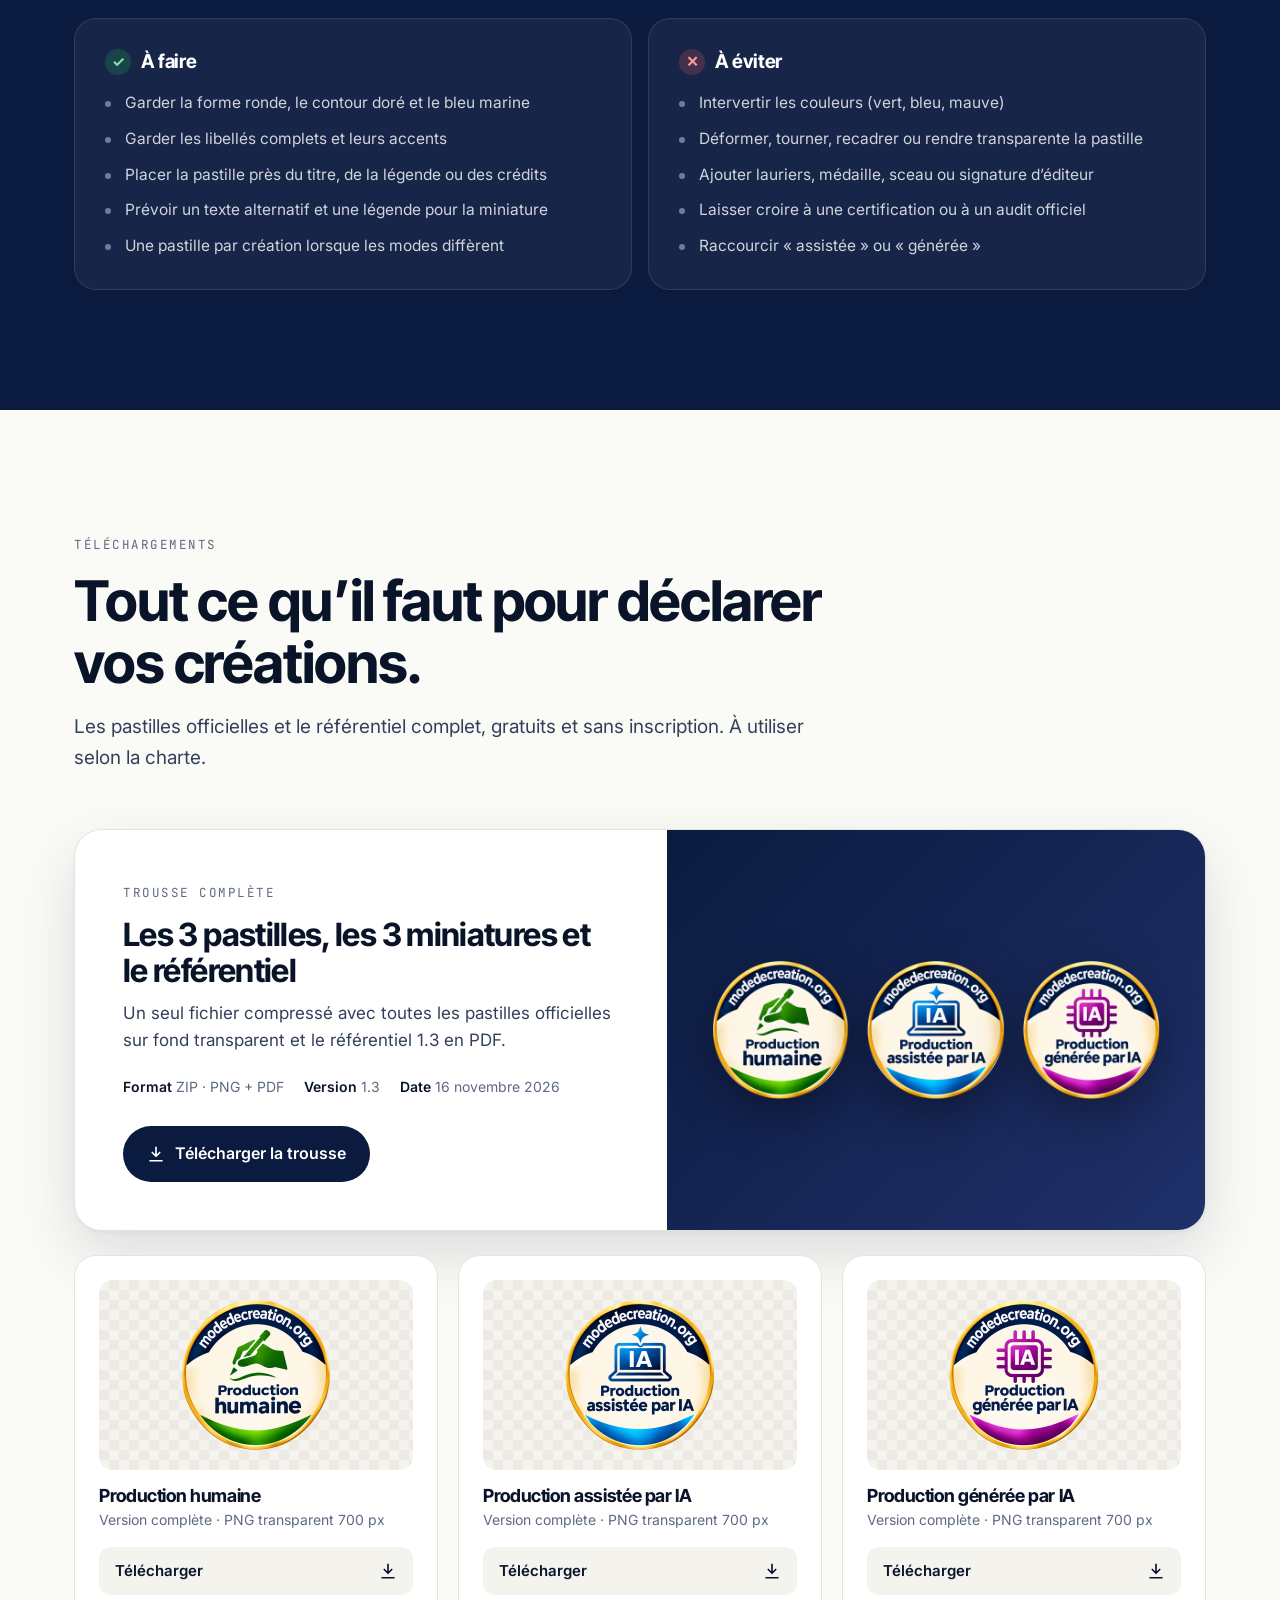
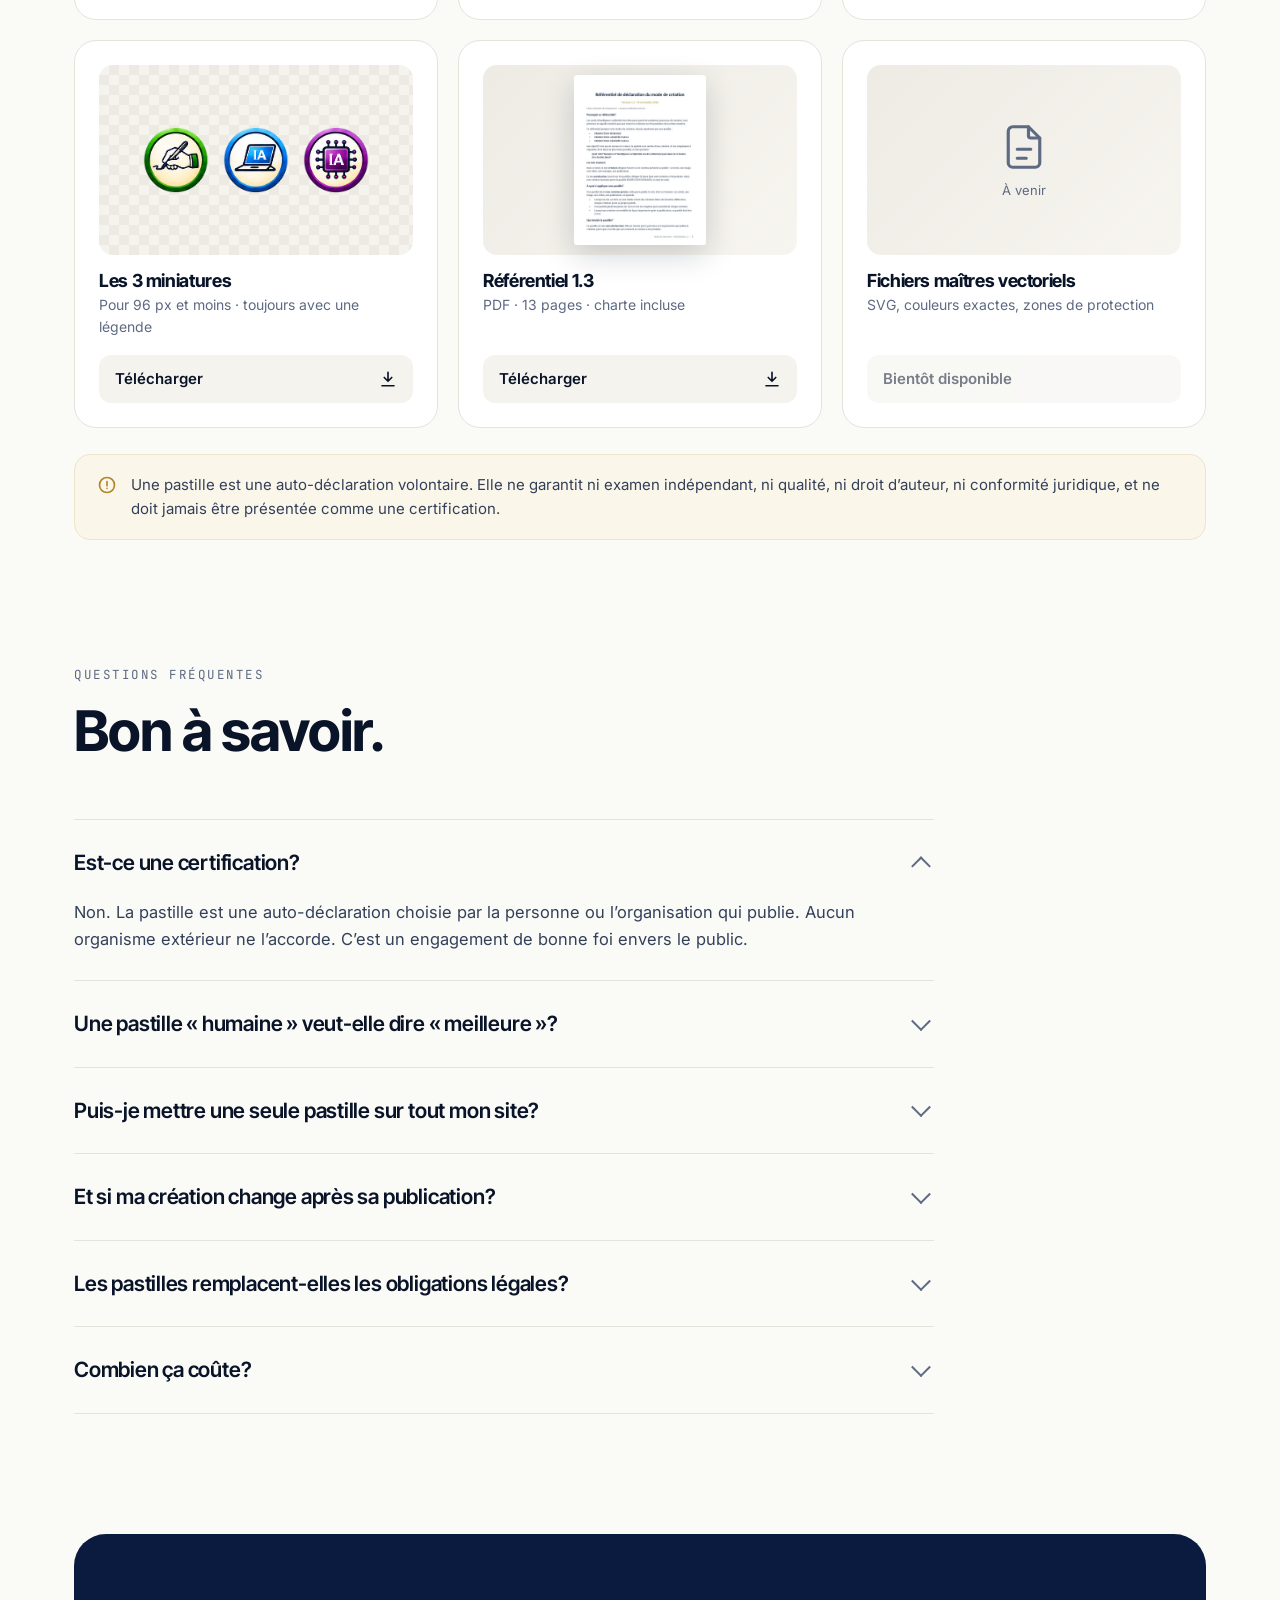
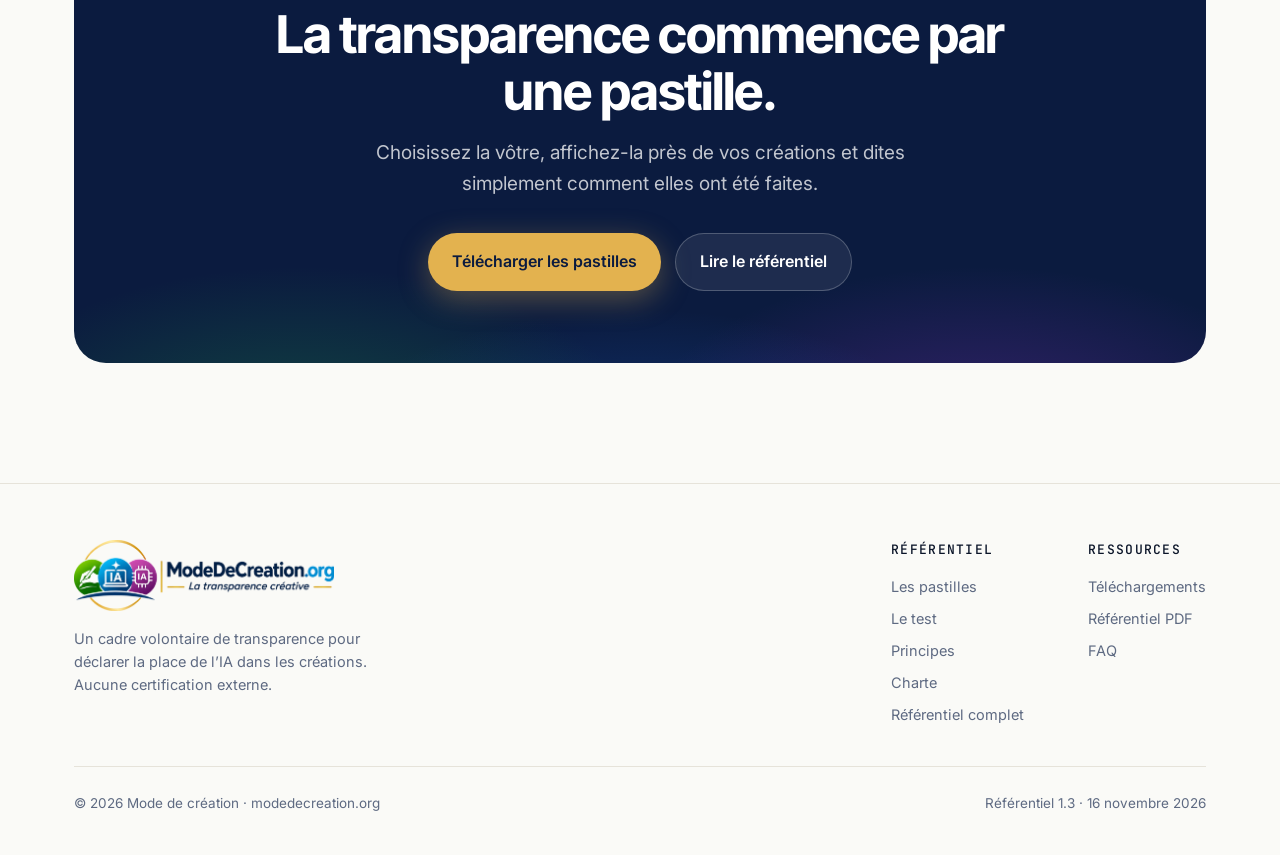
==== commit 0788e2e1: "En situation : retirer la loupe de la carte vidéo Co-Authored-By: Claude Opus 5.5 <noreply@anthropic" ====
--- a/index.html
+++ b/index.html
@@ -112,7 +112,6 @@
       <figure class="situ-card reveal">
         <div class="situ-stage stage-video">
           <div class="phone"><img src="assets/situation/video-carte-de-fin.jpg" alt="Carte de fin d’une capsule vidéo avec la pastille Production assistée par IA"></div>
-          <div class="loupe" aria-hidden="true"><img src="assets/pastilles/production-assistee-par-ia.png" alt=""><span>Agrandi</span></div>
         </div>
         <figcaption><span class="situ-tag">Vidéo et Reel</span><h3>Dans la carte de fin</h3><p>Exemple réel : la carte de fin d’une capsule vidéo de Pensées Quotidiennes.</p></figcaption>
       </figure>
--- a/assets/site.css
+++ b/assets/site.css
@@ -237,11 +237,8 @@
 .situ-card h3{font-size:22px;margin:8px 0 6px}
 .situ-card p{font-size:15.5px;color:var(--ink-2)}
 .stage-video{background:linear-gradient(160deg,#0B1B3F,#1B3473)}
-.phone{width:210px;border-radius:30px;padding:9px;background:#05070d;box-shadow:0 30px 60px rgba(0,0,0,.45),inset 0 0 0 2px #2a2f3a}
+.phone{width:230px;border-radius:30px;padding:9px;background:#05070d;box-shadow:0 30px 60px rgba(0,0,0,.45),inset 0 0 0 2px #2a2f3a}
 .phone img{border-radius:22px;width:100%}
-.loupe{position:absolute;right:26px;bottom:34px;width:118px;height:118px;border-radius:50%;background:#FBF6EA;border:4px solid #fff;box-shadow:0 18px 40px rgba(0,0,0,.45);display:grid;place-items:center}
-.loupe img{width:100px}
-.loupe span{position:absolute;bottom:-26px;left:50%;transform:translateX(-50%);font-family:"JetBrains Mono";font-size:10.5px;letter-spacing:.12em;text-transform:uppercase;color:rgba(255,255,255,.7)}
 .stage-web{background:linear-gradient(160deg,#E8F0FE,#F6F8FC)}
 .browser{width:100%;max-width:330px;background:#fff;border-radius:14px;box-shadow:0 24px 50px rgba(10,20,40,.18);overflow:hidden}
 .browser .bar{display:flex;align-items:center;gap:6px;padding:10px 12px;background:#F1F2F5;border-bottom:1px solid #E4E6EB}
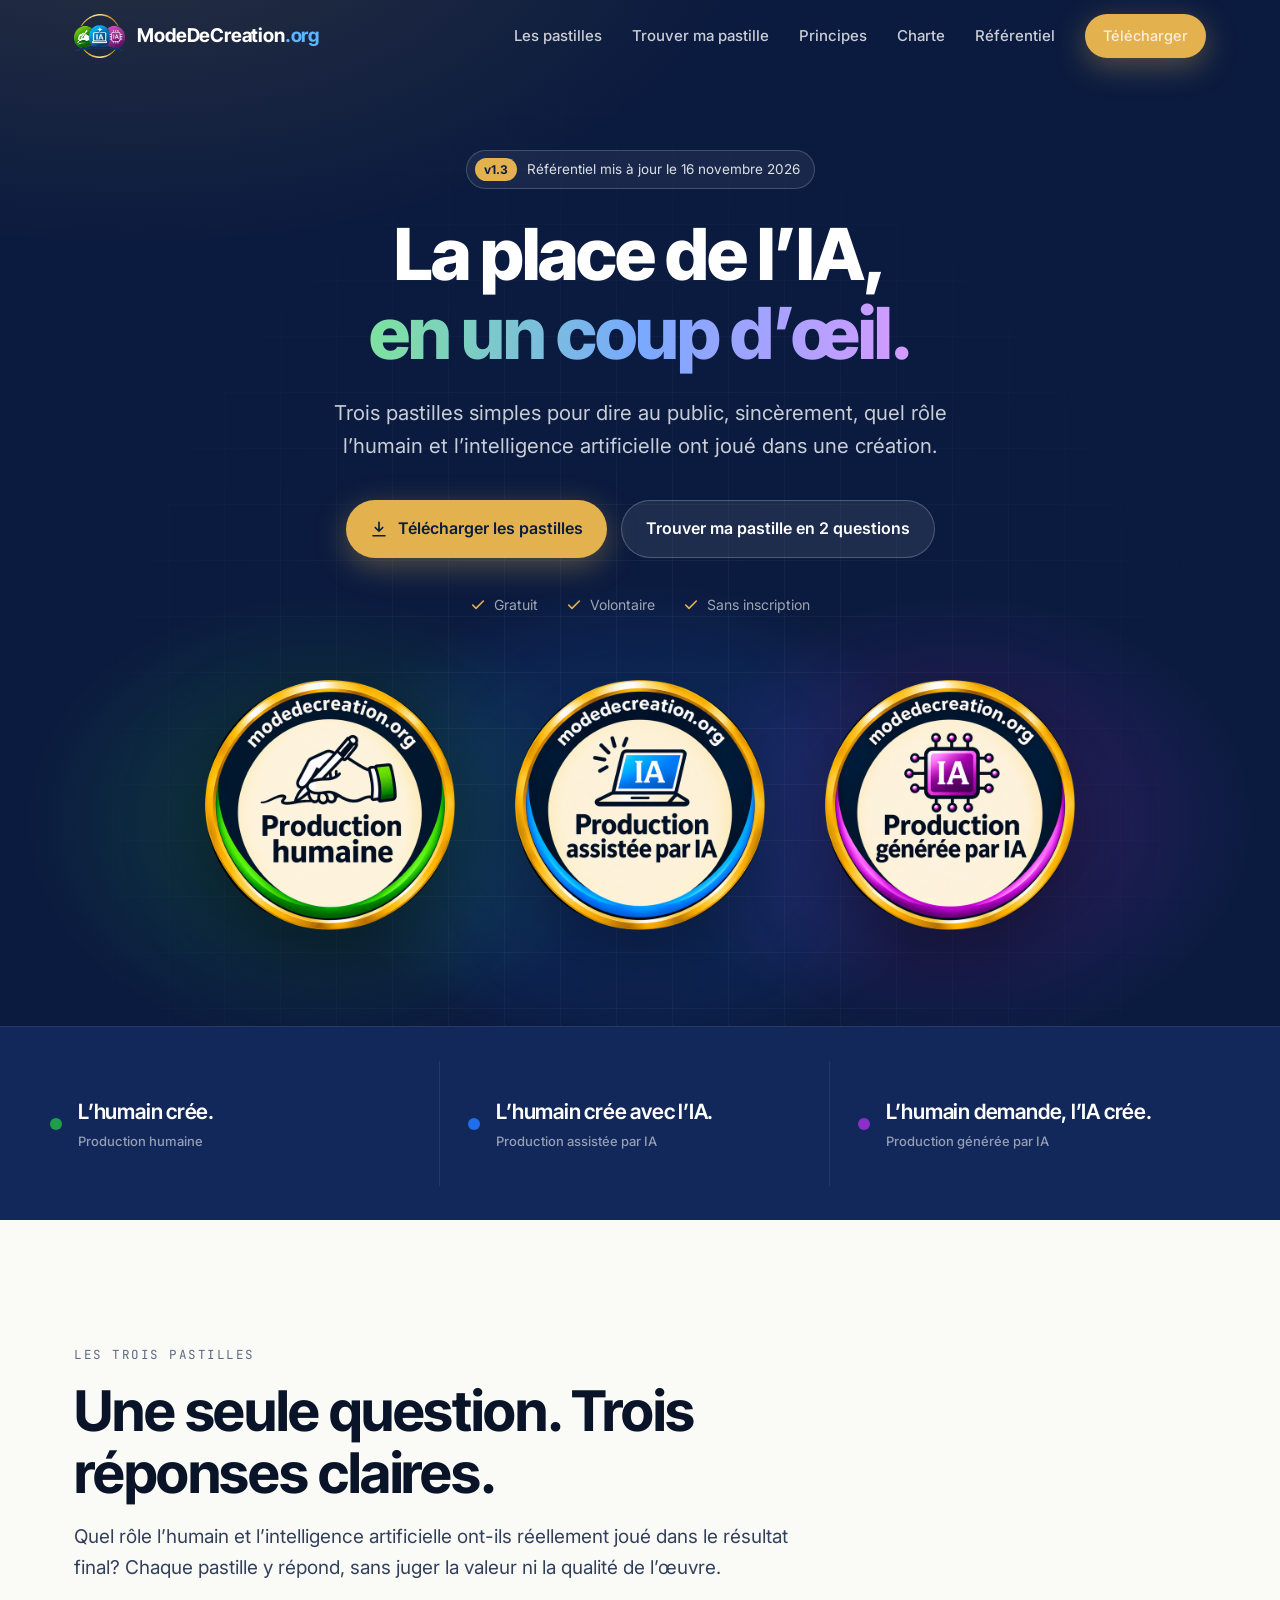
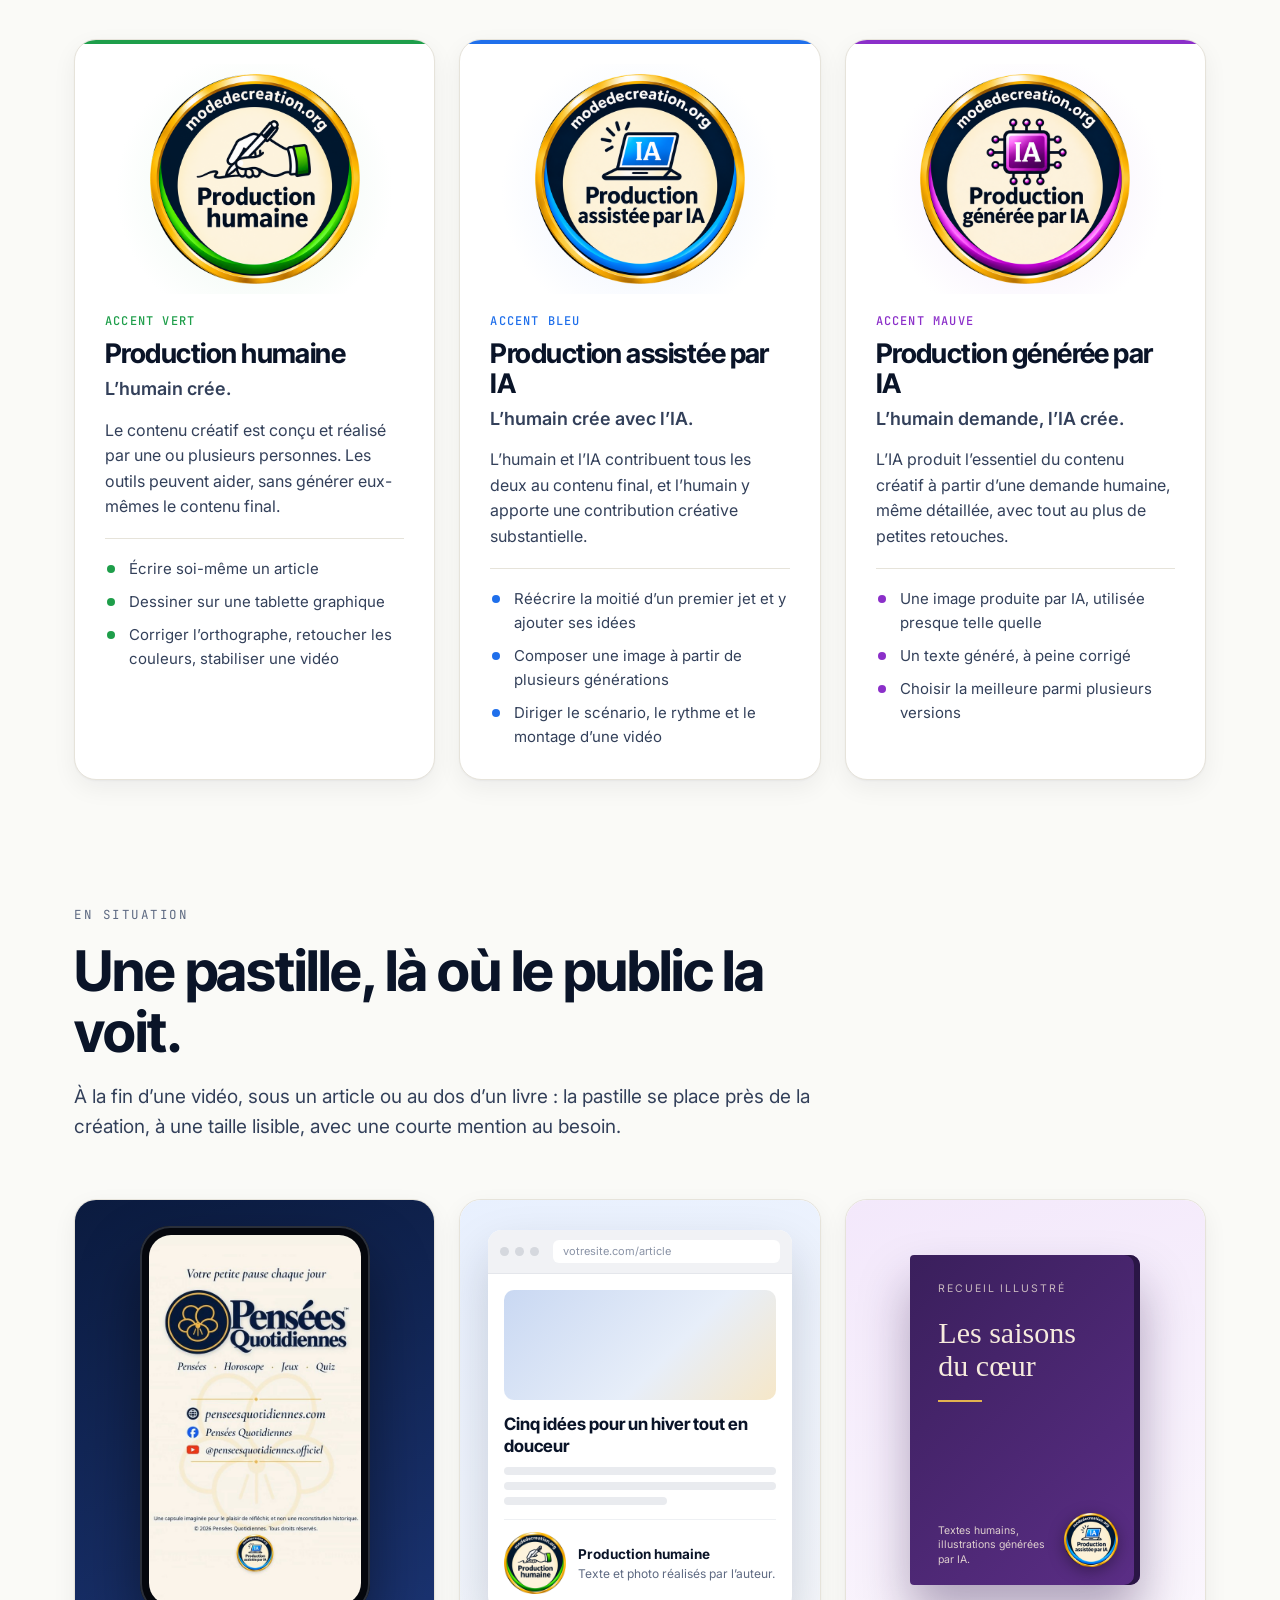
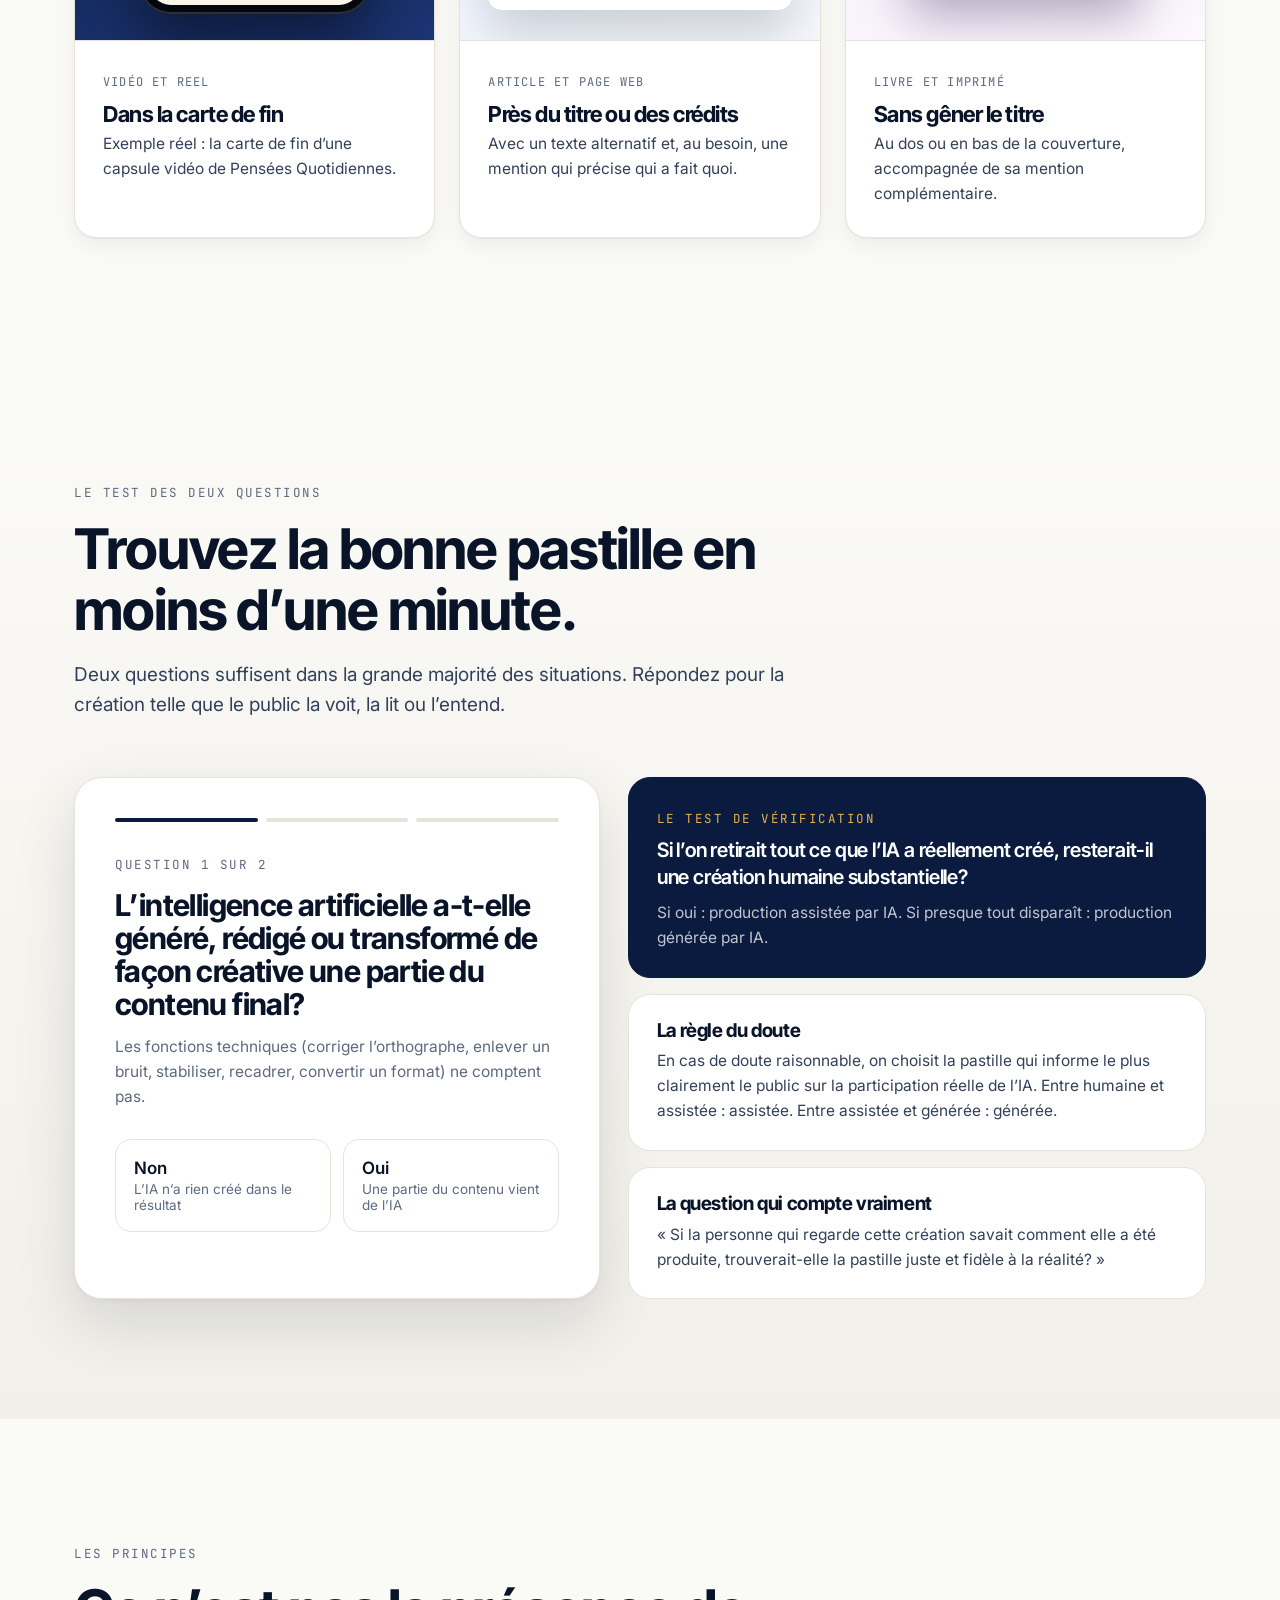
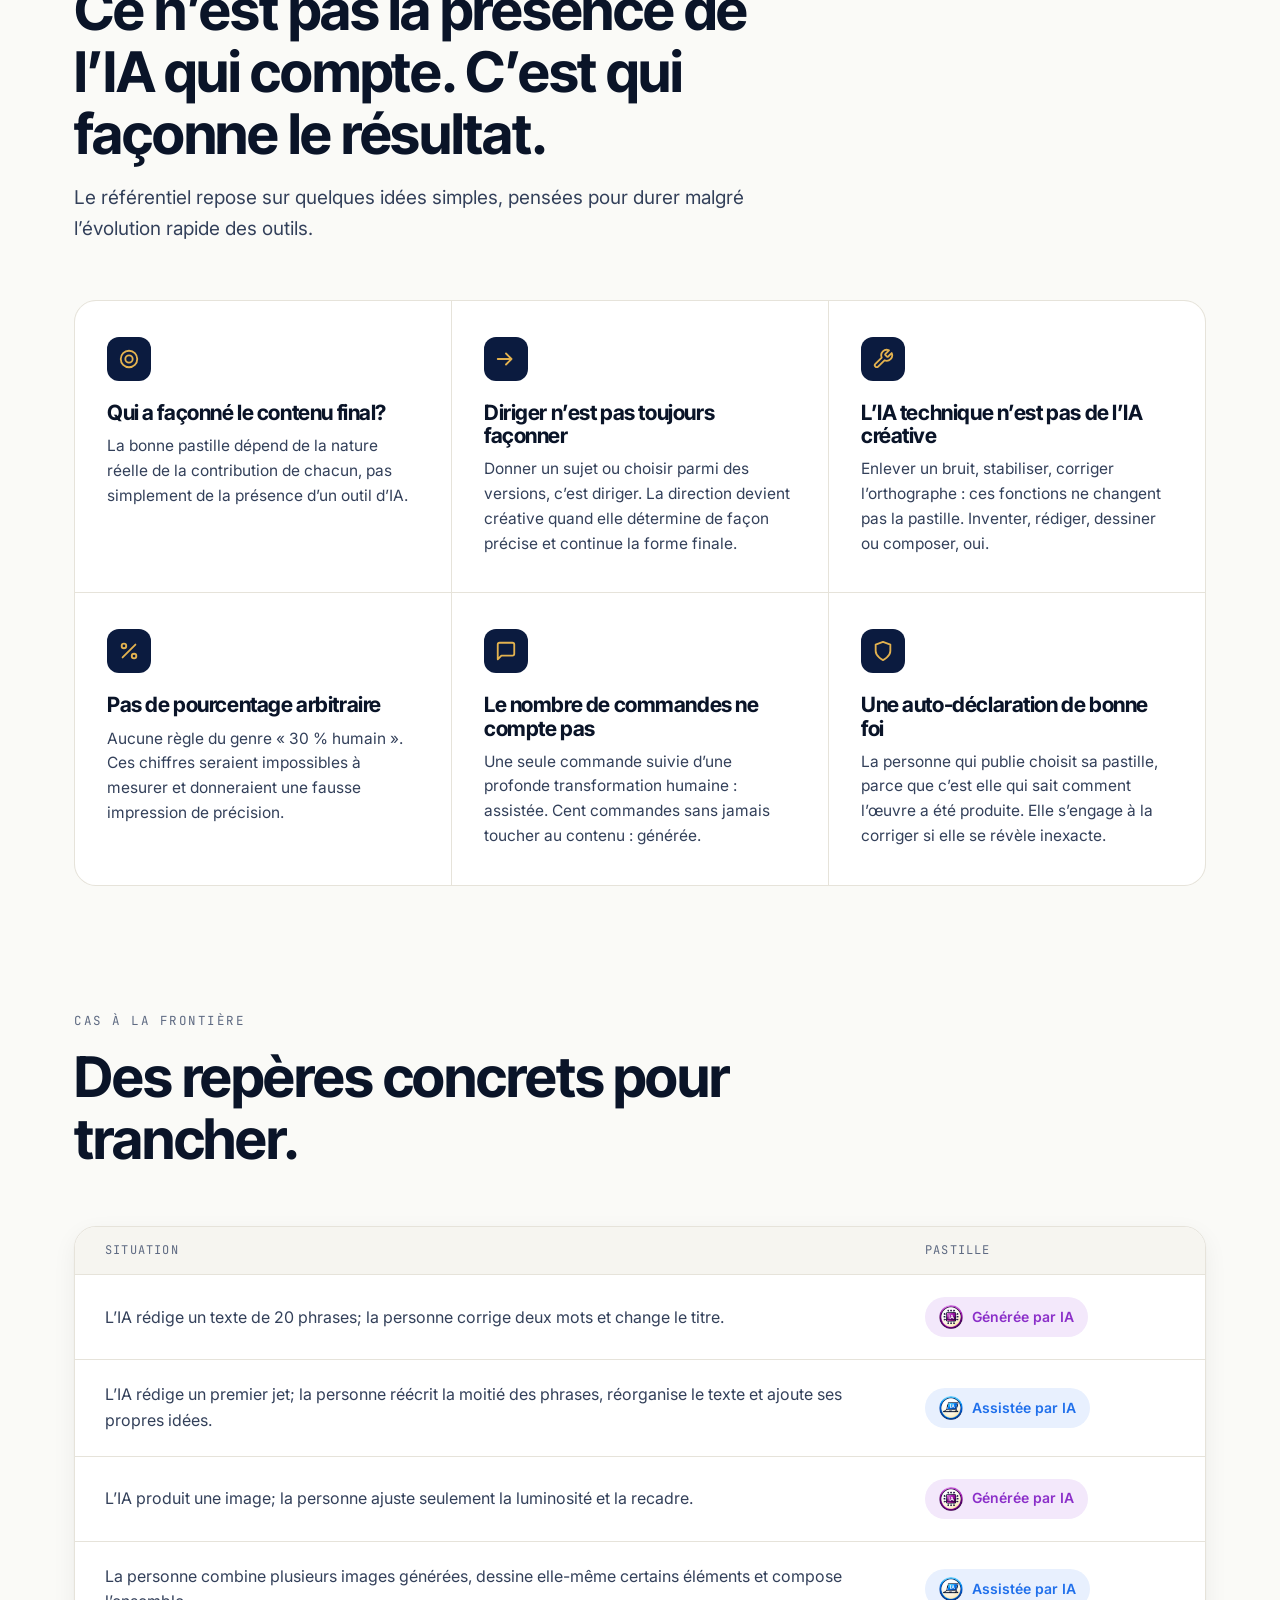
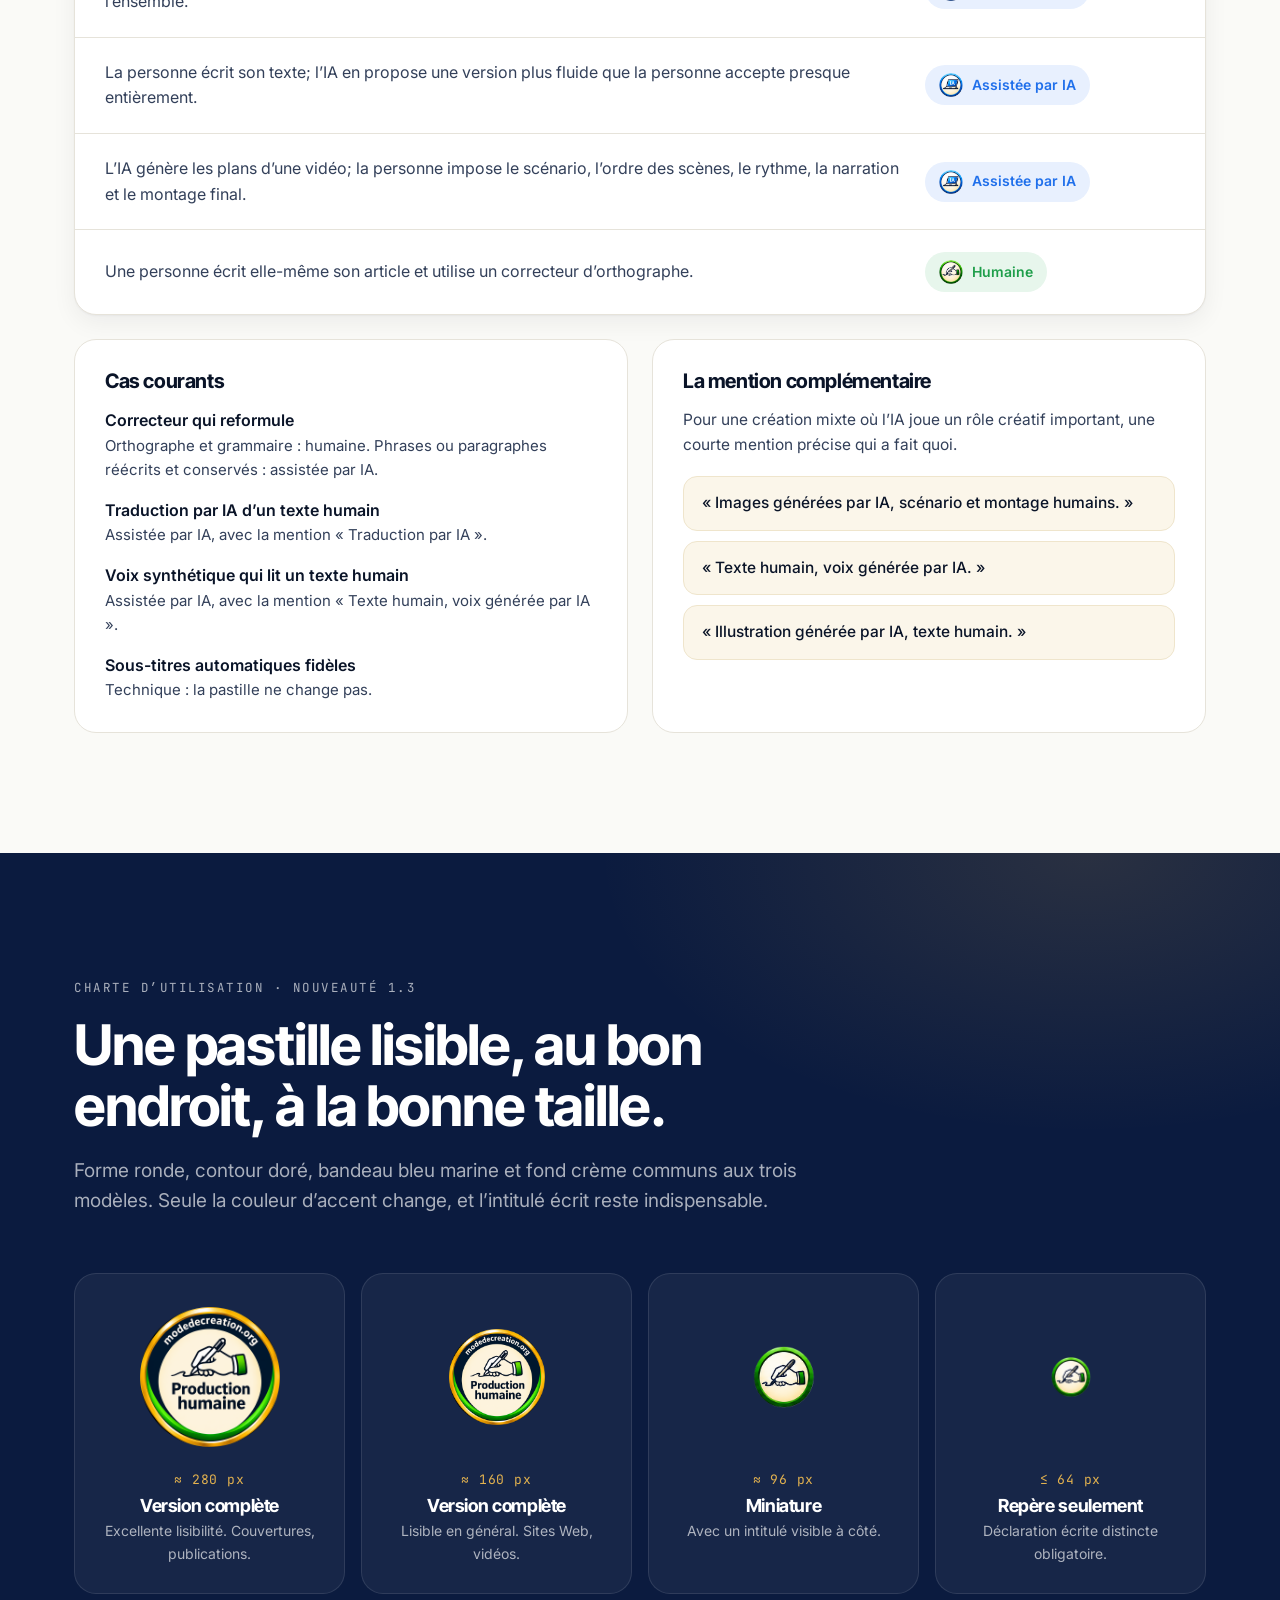
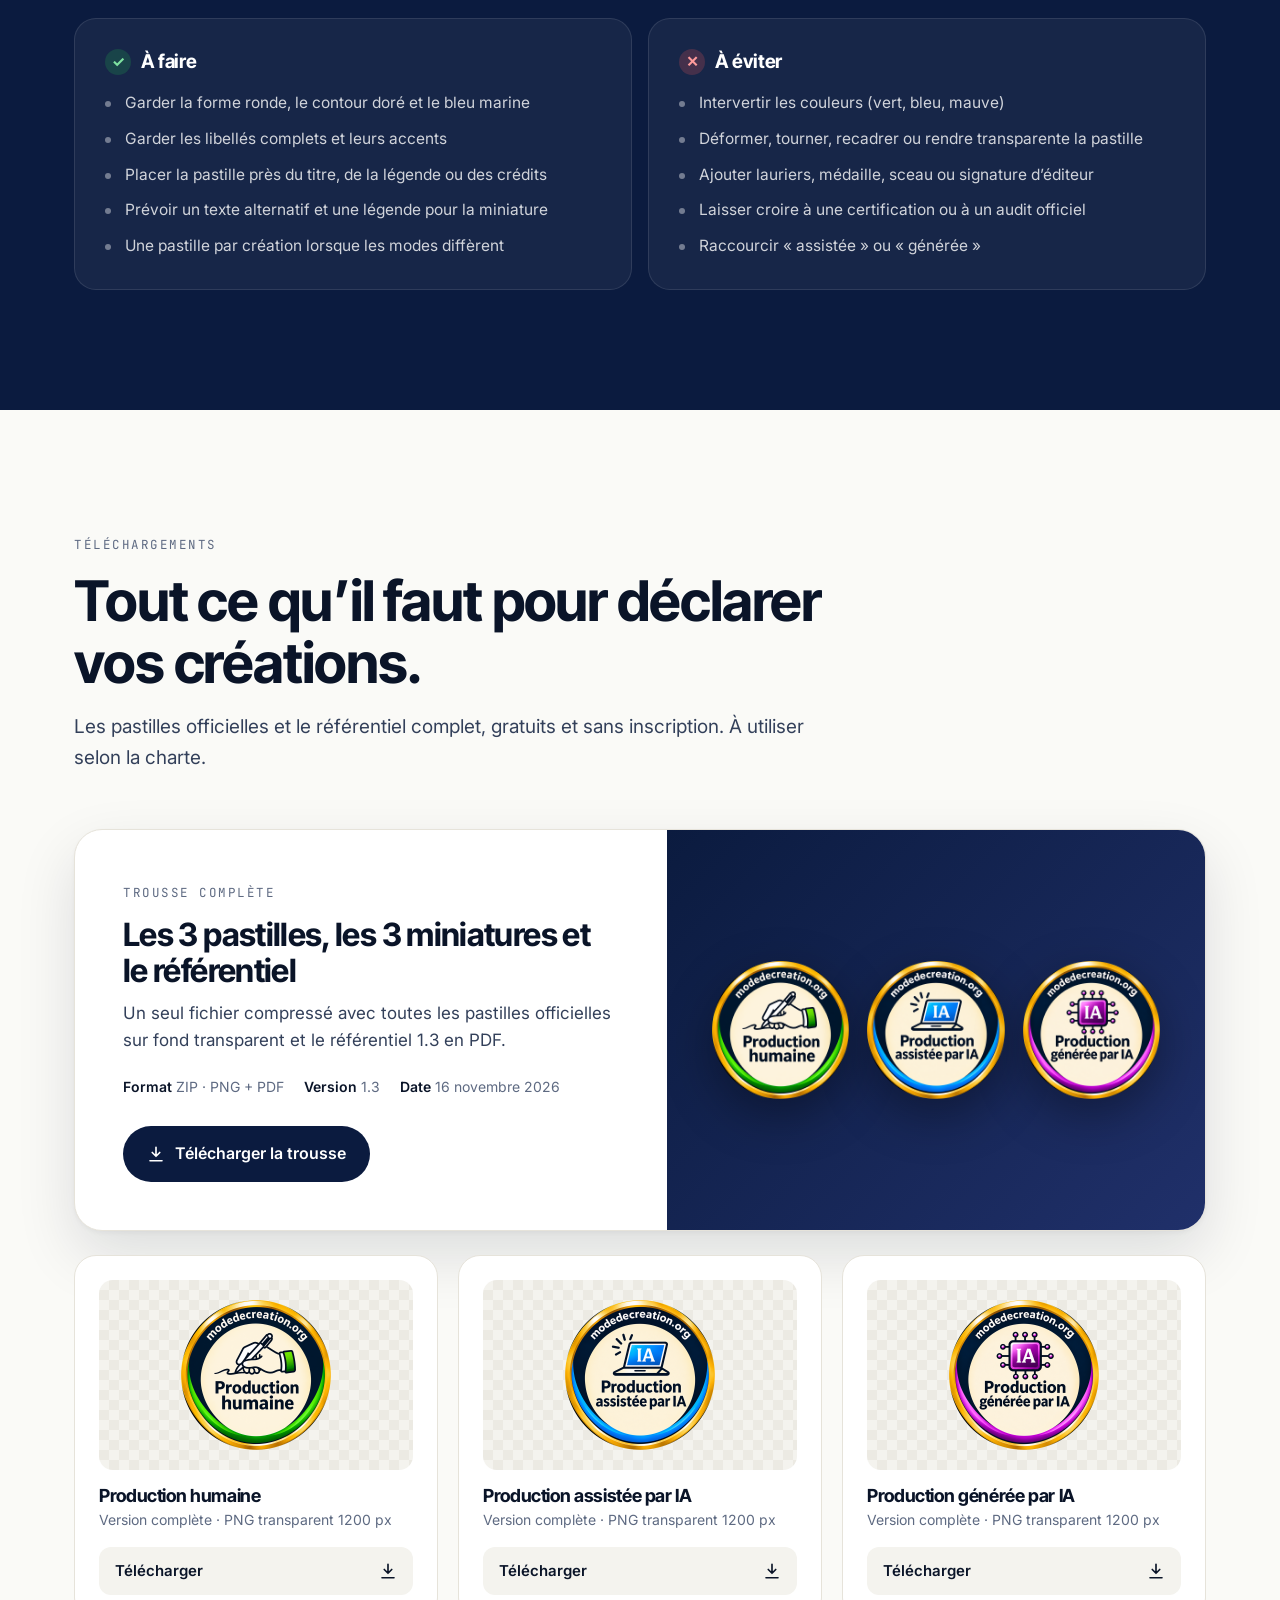
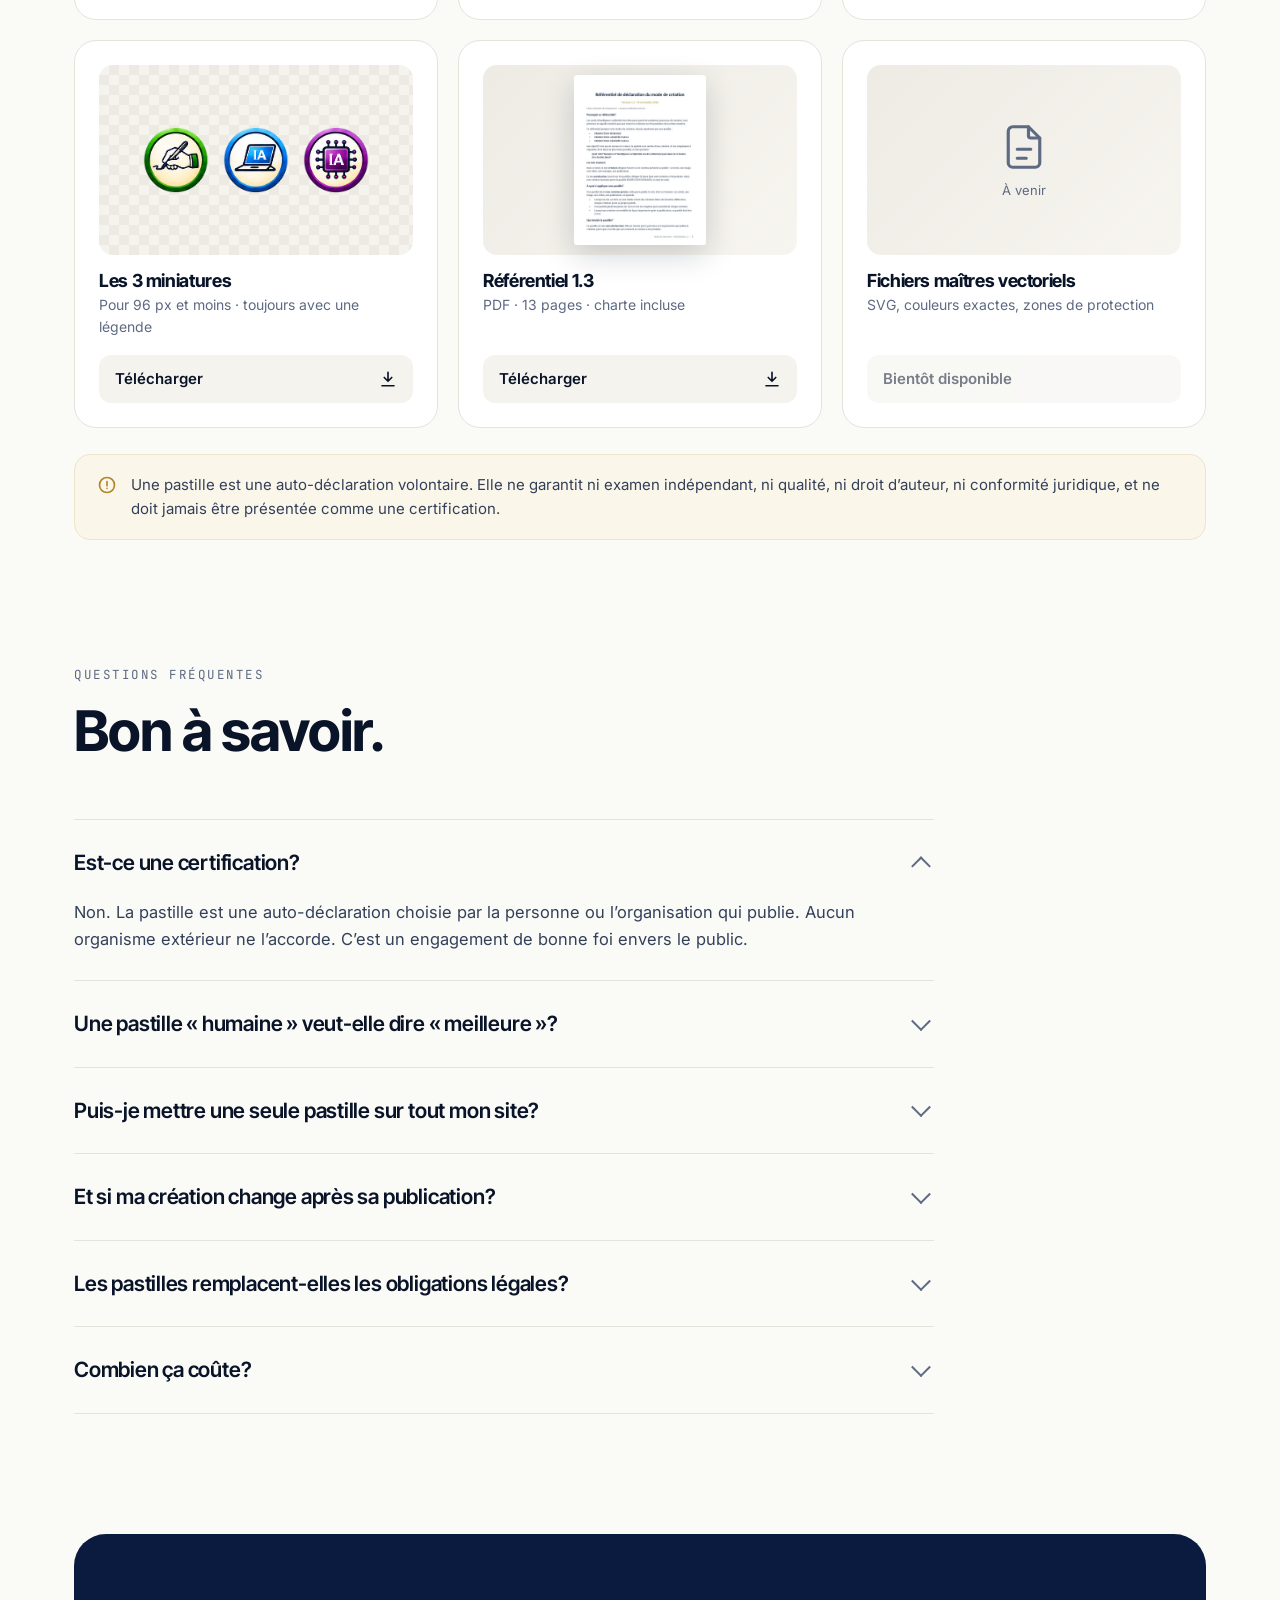
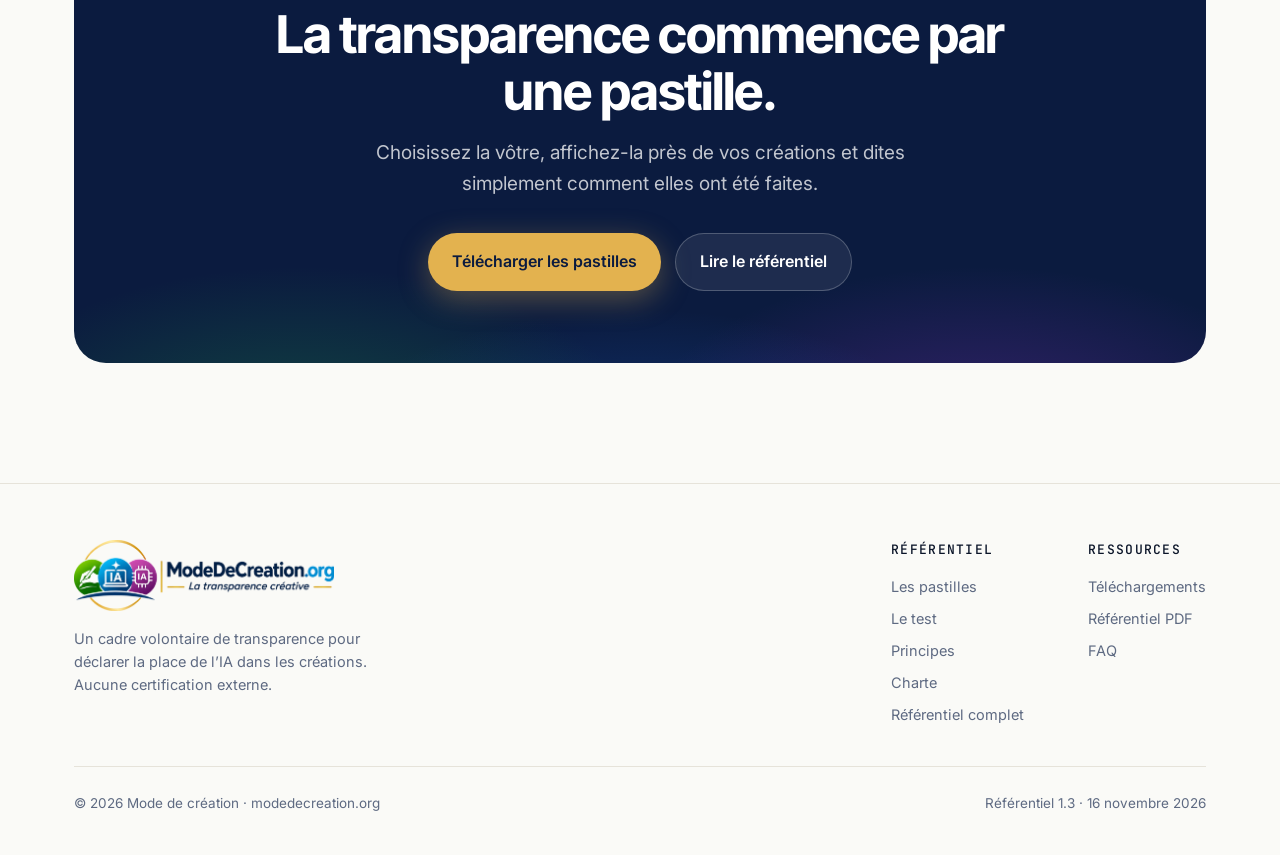
==== commit a3c63e70: "Nouvelles pastilles officielles HD (1200 px) Co-Authored-By: Claude Opus 5.5 <noreply@anthropic.com>" ====
--- a/index.html
+++ b/index.html
@@ -296,9 +296,9 @@
       <div class="vis"><img src="assets/pastilles/production-humaine.png" alt=""><img src="assets/pastilles/production-assistee-par-ia.png" alt=""><img src="assets/pastilles/production-generee-par-ia.png" alt=""></div>
     </div>
     <div class="dl-grid">
-      <div class="dl reveal"><div class="thumb"><img src="assets/pastilles/production-humaine.png" alt="Production humaine"></div><div><h4>Production humaine</h4><p class="sub">Version complète · PNG transparent 700 px</p></div><a href="assets/pastilles/production-humaine-grand.png" download>Télécharger <svg viewBox="0 0 24 24" fill="none" stroke="currentColor" stroke-width="2.2" stroke-linecap="round" stroke-linejoin="round"><path d="M12 3v12m0 0l-5-5m5 5l5-5M4 21h16"/></svg></a></div>
-      <div class="dl reveal"><div class="thumb"><img src="assets/pastilles/production-assistee-par-ia.png" alt="Production assistée par IA"></div><div><h4>Production assistée par IA</h4><p class="sub">Version complète · PNG transparent 700 px</p></div><a href="assets/pastilles/production-assistee-par-ia-grand.png" download>Télécharger <svg viewBox="0 0 24 24" fill="none" stroke="currentColor" stroke-width="2.2" stroke-linecap="round" stroke-linejoin="round"><path d="M12 3v12m0 0l-5-5m5 5l5-5M4 21h16"/></svg></a></div>
-      <div class="dl reveal"><div class="thumb"><img src="assets/pastilles/production-generee-par-ia.png" alt="Production générée par IA"></div><div><h4>Production générée par IA</h4><p class="sub">Version complète · PNG transparent 700 px</p></div><a href="assets/pastilles/production-generee-par-ia-grand.png" download>Télécharger <svg viewBox="0 0 24 24" fill="none" stroke="currentColor" stroke-width="2.2" stroke-linecap="round" stroke-linejoin="round"><path d="M12 3v12m0 0l-5-5m5 5l5-5M4 21h16"/></svg></a></div>
+      <div class="dl reveal"><div class="thumb"><img src="assets/pastilles/production-humaine.png" alt="Production humaine"></div><div><h4>Production humaine</h4><p class="sub">Version complète · PNG transparent 1200 px</p></div><a href="assets/pastilles/production-humaine-grand.png" download>Télécharger <svg viewBox="0 0 24 24" fill="none" stroke="currentColor" stroke-width="2.2" stroke-linecap="round" stroke-linejoin="round"><path d="M12 3v12m0 0l-5-5m5 5l5-5M4 21h16"/></svg></a></div>
+      <div class="dl reveal"><div class="thumb"><img src="assets/pastilles/production-assistee-par-ia.png" alt="Production assistée par IA"></div><div><h4>Production assistée par IA</h4><p class="sub">Version complète · PNG transparent 1200 px</p></div><a href="assets/pastilles/production-assistee-par-ia-grand.png" download>Télécharger <svg viewBox="0 0 24 24" fill="none" stroke="currentColor" stroke-width="2.2" stroke-linecap="round" stroke-linejoin="round"><path d="M12 3v12m0 0l-5-5m5 5l5-5M4 21h16"/></svg></a></div>
+      <div class="dl reveal"><div class="thumb"><img src="assets/pastilles/production-generee-par-ia.png" alt="Production générée par IA"></div><div><h4>Production générée par IA</h4><p class="sub">Version complète · PNG transparent 1200 px</p></div><a href="assets/pastilles/production-generee-par-ia-grand.png" download>Télécharger <svg viewBox="0 0 24 24" fill="none" stroke="currentColor" stroke-width="2.2" stroke-linecap="round" stroke-linejoin="round"><path d="M12 3v12m0 0l-5-5m5 5l5-5M4 21h16"/></svg></a></div>
       <div class="dl reveal"><div class="thumb minis"><img src="assets/pastilles/miniature-humaine.png" alt="Miniature humaine"><img src="assets/pastilles/miniature-assistee-par-ia.png" alt="Miniature assistée par IA"><img src="assets/pastilles/miniature-generee-par-ia.png" alt="Miniature générée par IA"></div><div><h4>Les 3 miniatures</h4><p class="sub">Pour 96 px et moins · toujours avec une légende</p></div><a href="assets/mode-de-creation-miniatures.zip" download>Télécharger <svg viewBox="0 0 24 24" fill="none" stroke="currentColor" stroke-width="2.2" stroke-linecap="round" stroke-linejoin="round"><path d="M12 3v12m0 0l-5-5m5 5l5-5M4 21h16"/></svg></a></div>
       <div class="dl reveal"><div class="thumb doc"><img src="assets/docs/apercu-referentiel.jpg" alt="Première page du référentiel"></div><div><h4>Référentiel 1.3</h4><p class="sub">PDF · 13 pages · charte incluse</p></div><a href="assets/docs/referentiel-mode-de-creation-v1-3.pdf" download>Télécharger <svg viewBox="0 0 24 24" fill="none" stroke="currentColor" stroke-width="2.2" stroke-linecap="round" stroke-linejoin="round"><path d="M12 3v12m0 0l-5-5m5 5l5-5M4 21h16"/></svg></a></div>
       <div class="dl reveal"><div class="thumb doc" style="flex-direction:column;gap:6px;color:var(--ink-3)"><svg width="54" height="54" viewBox="0 0 24 24" fill="none" stroke="currentColor" stroke-width="1.4" stroke-linecap="round" stroke-linejoin="round"><path d="M14 3v4a1 1 0 001 1h4"/><path d="M17 21H7a2 2 0 01-2-2V5a2 2 0 012-2h7l5 5v11a2 2 0 01-2 2z"/><path d="M9 13h6M9 17h4"/></svg><span style="font-size:13px">À venir</span></div><div><h4>Fichiers maîtres vectoriels</h4><p class="sub">SVG, couleurs exactes, zones de protection</p></div><a href="#faq" style="pointer-events:none;opacity:.55">Bientôt disponible</a></div>
--- a/assets/site.css
+++ b/assets/site.css
@@ -260,7 +260,7 @@
 .b-orn{width:44px;height:2px;background:var(--gold);margin:18px 0}
 .b-foot{margin-top:auto;display:flex;align-items:flex-end;justify-content:space-between;gap:10px}
 .b-foot span{font-size:10.5px;line-height:1.35;opacity:.85}
-.b-foot img{width:78px;flex:none;filter:drop-shadow(0 4px 8px rgba(0,0,0,.35))}
+.b-foot img{width:54px;flex:none;filter:drop-shadow(0 4px 8px rgba(0,0,0,.35))}
 @media (max-width:1000px){.situ-grid{grid-template-columns:1fr 1fr}}
 @media (max-width:700px){.situ-grid{grid-template-columns:1fr}.situ-stage{height:400px}}
 
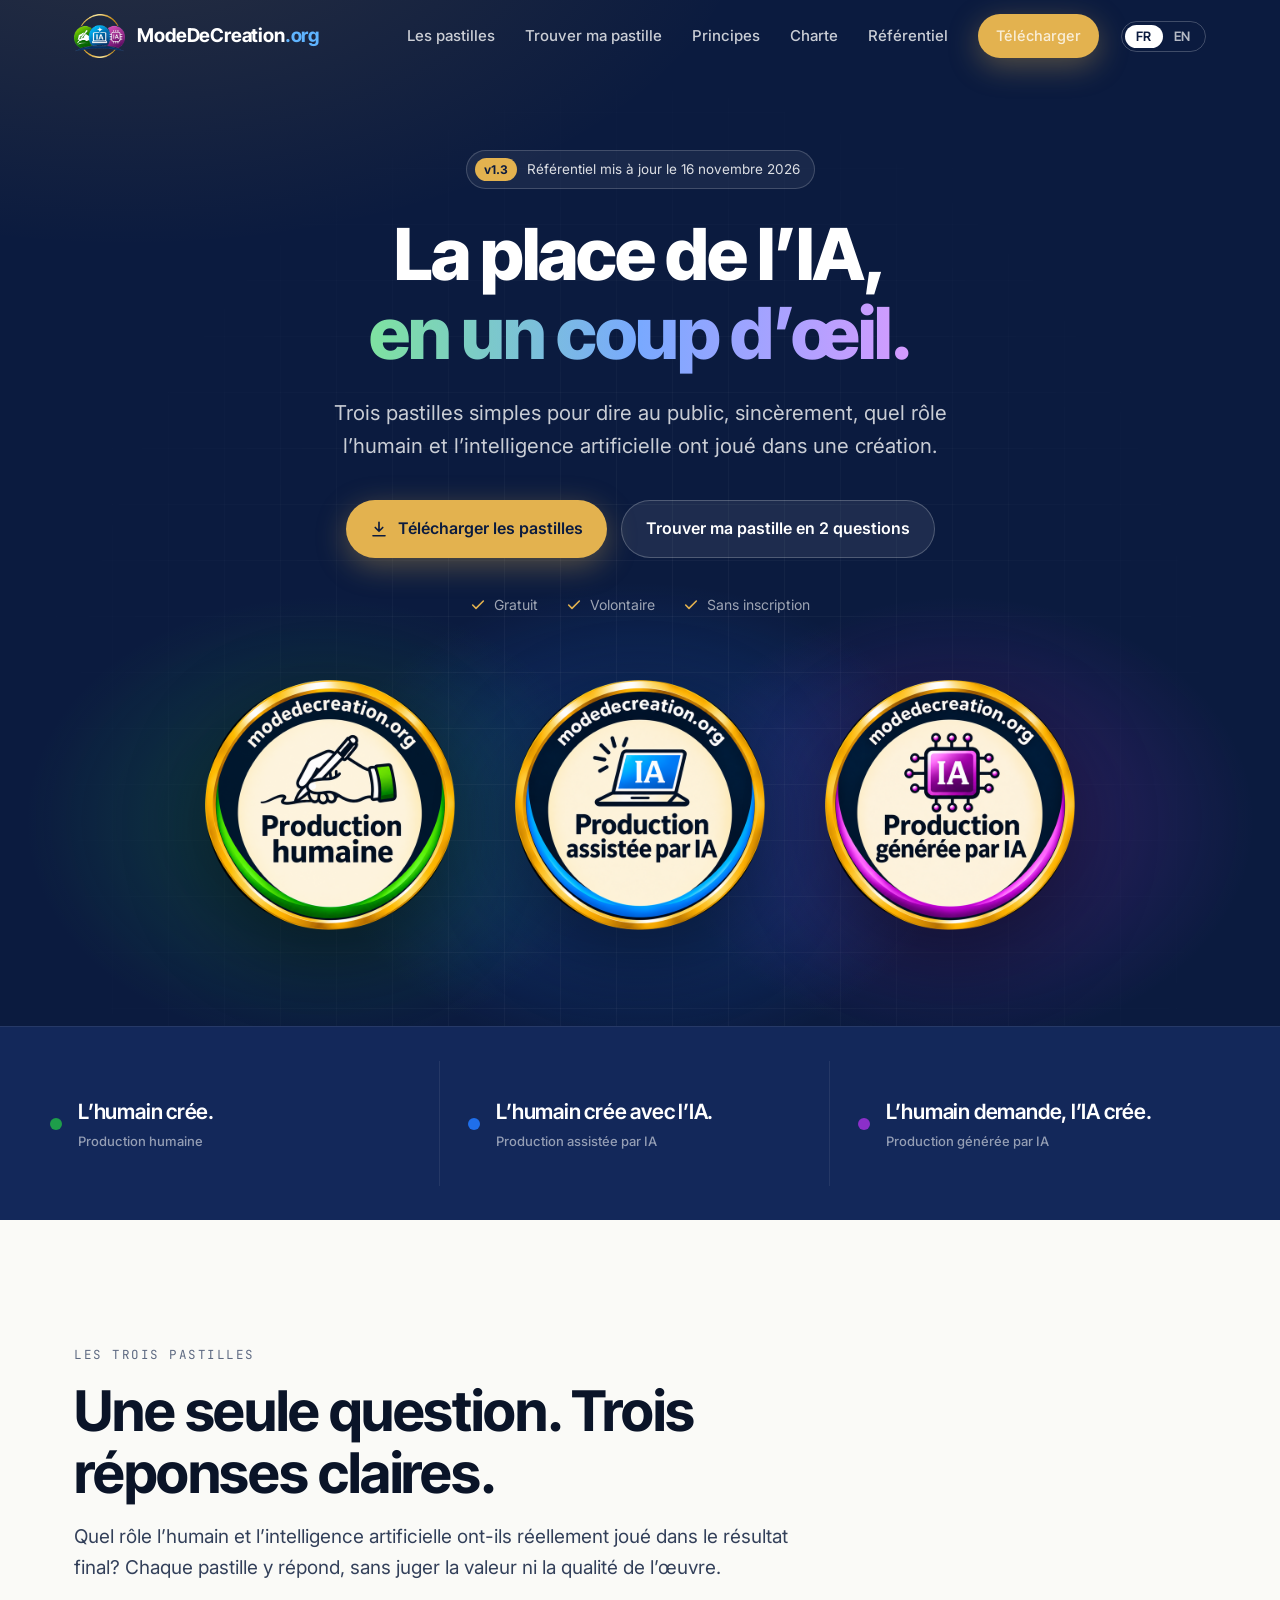
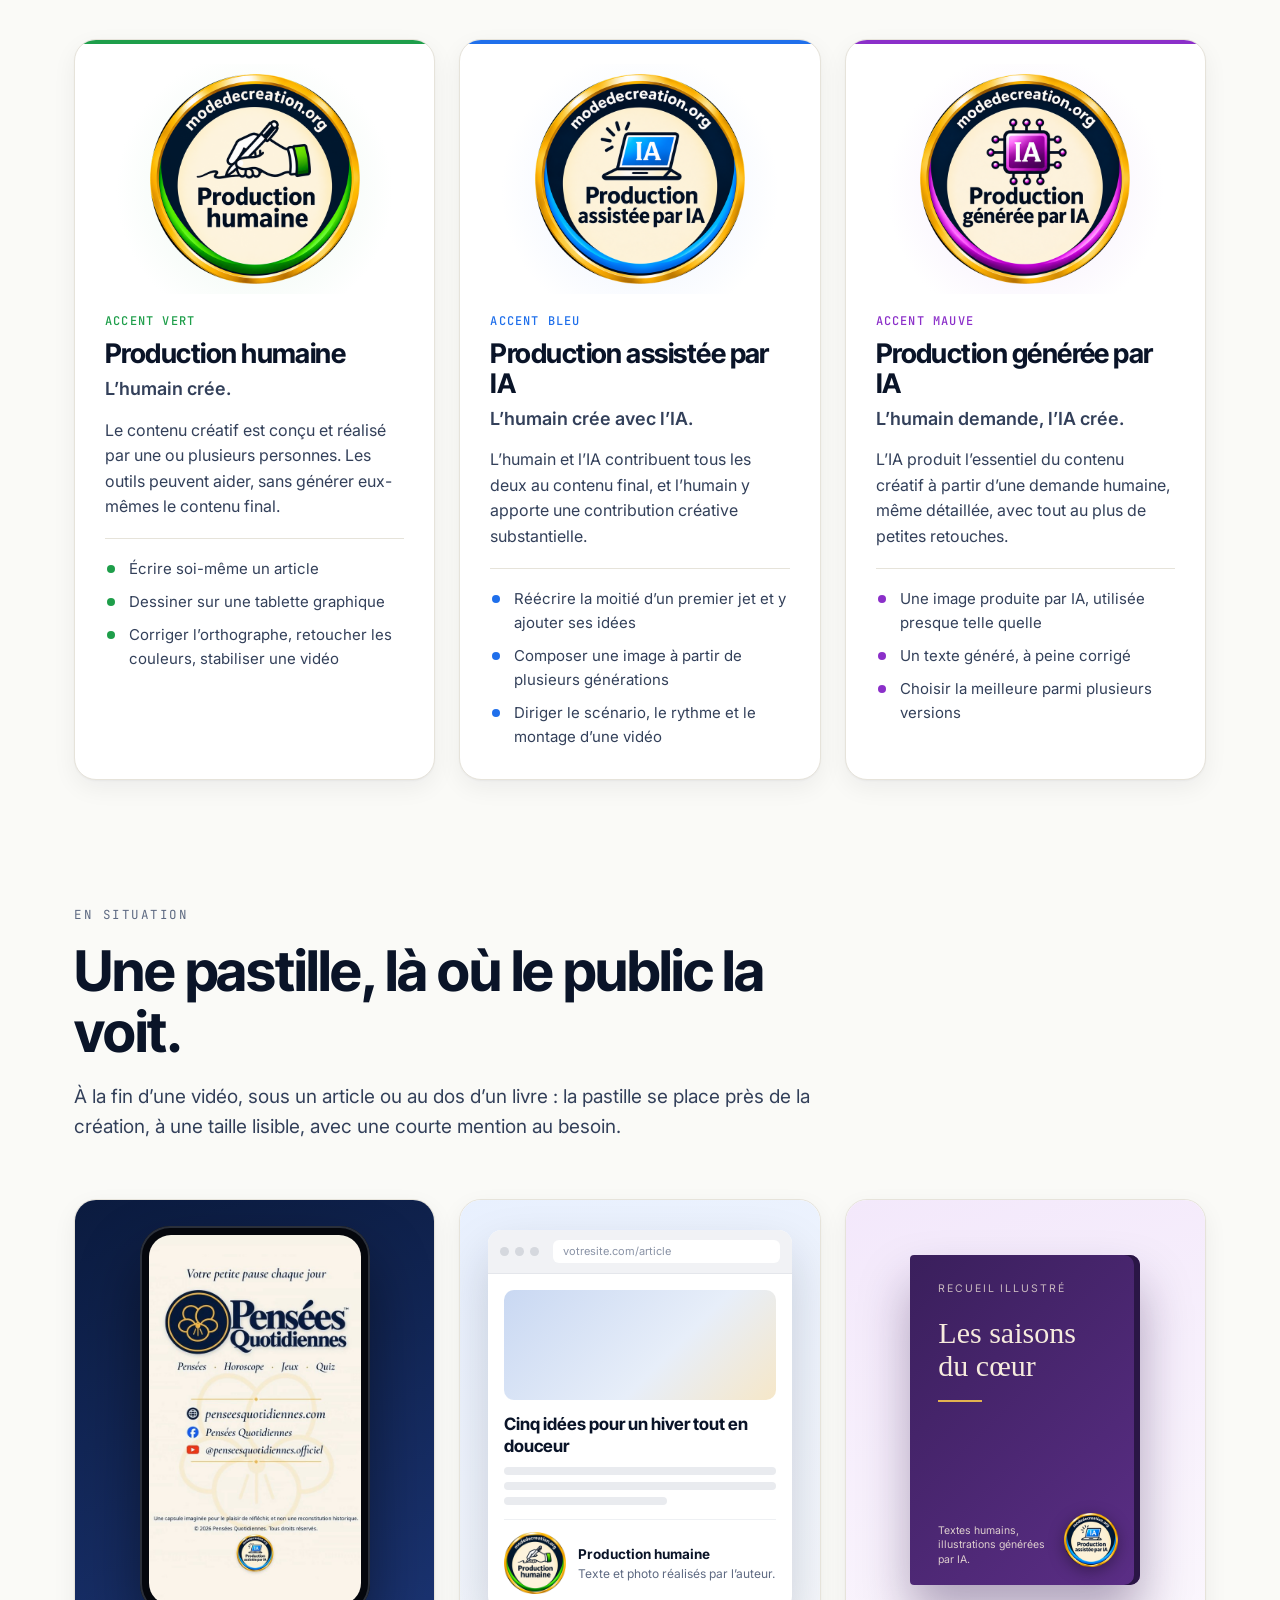
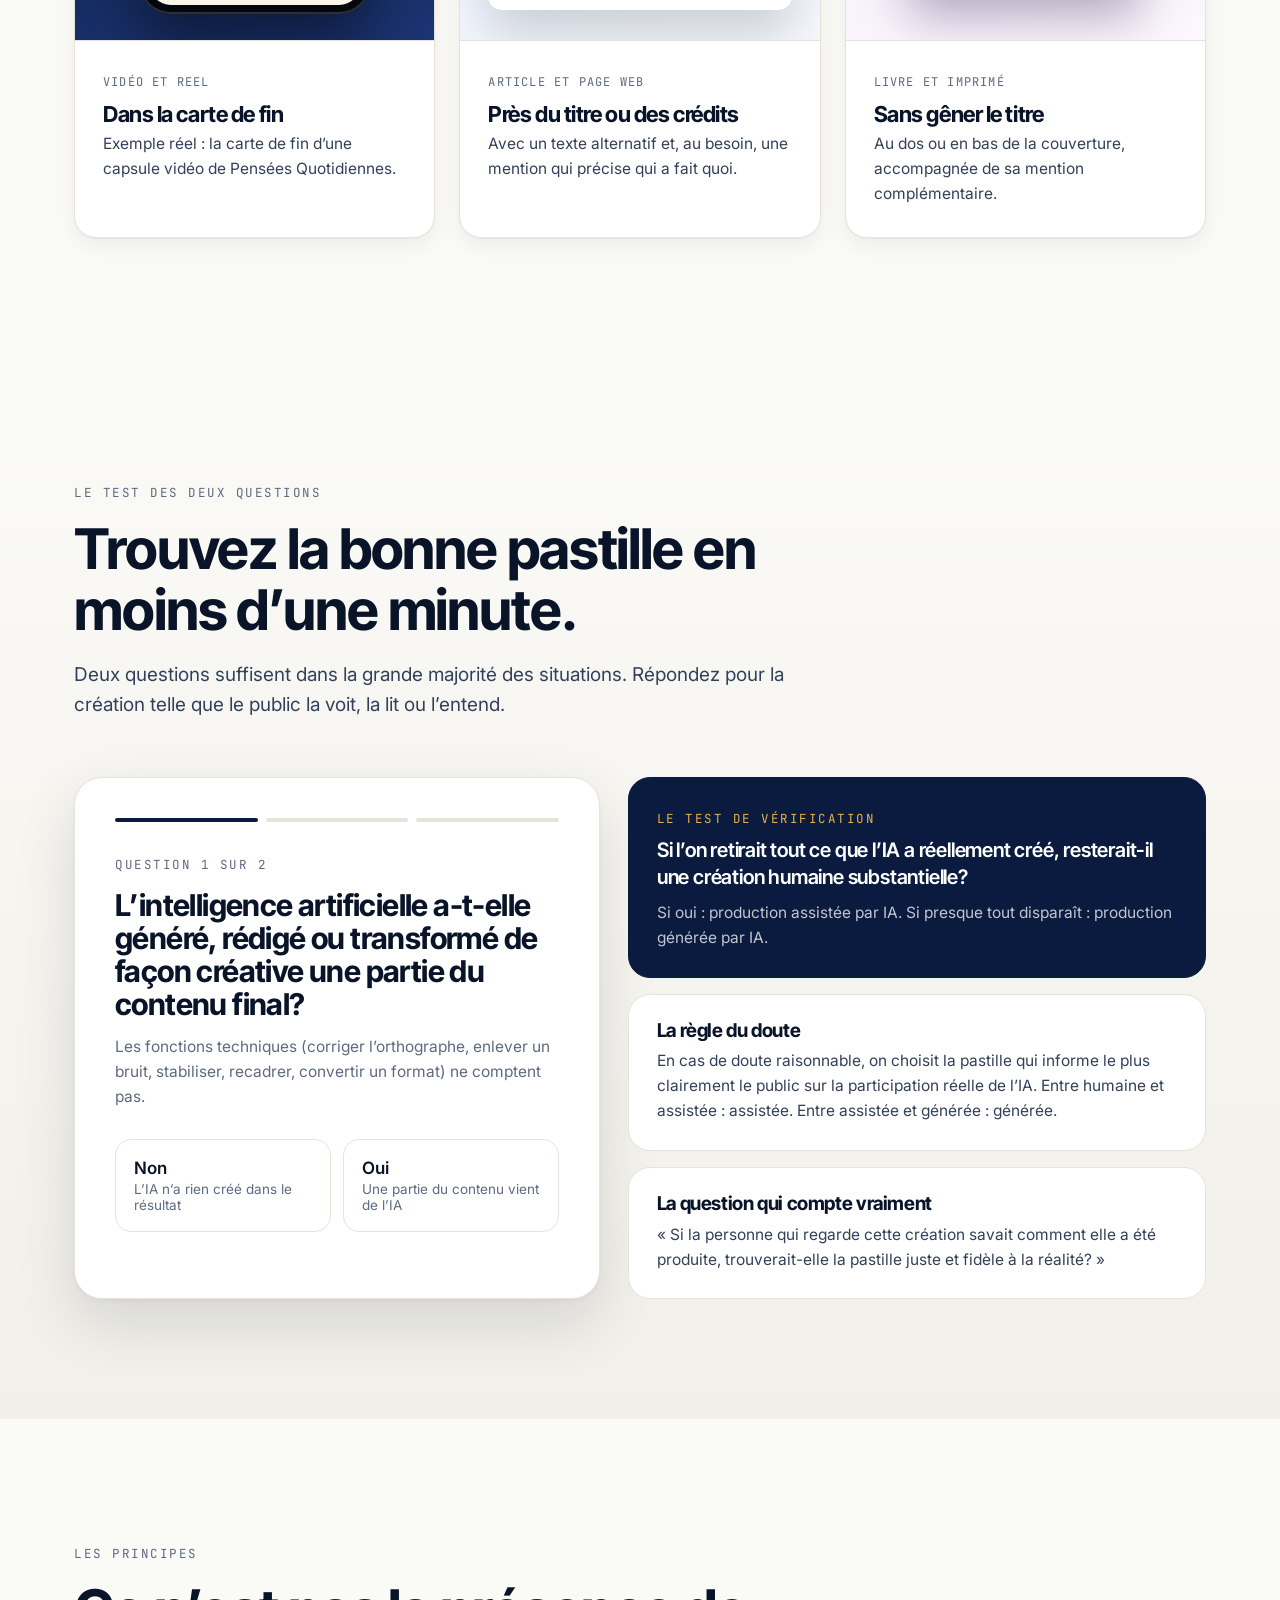
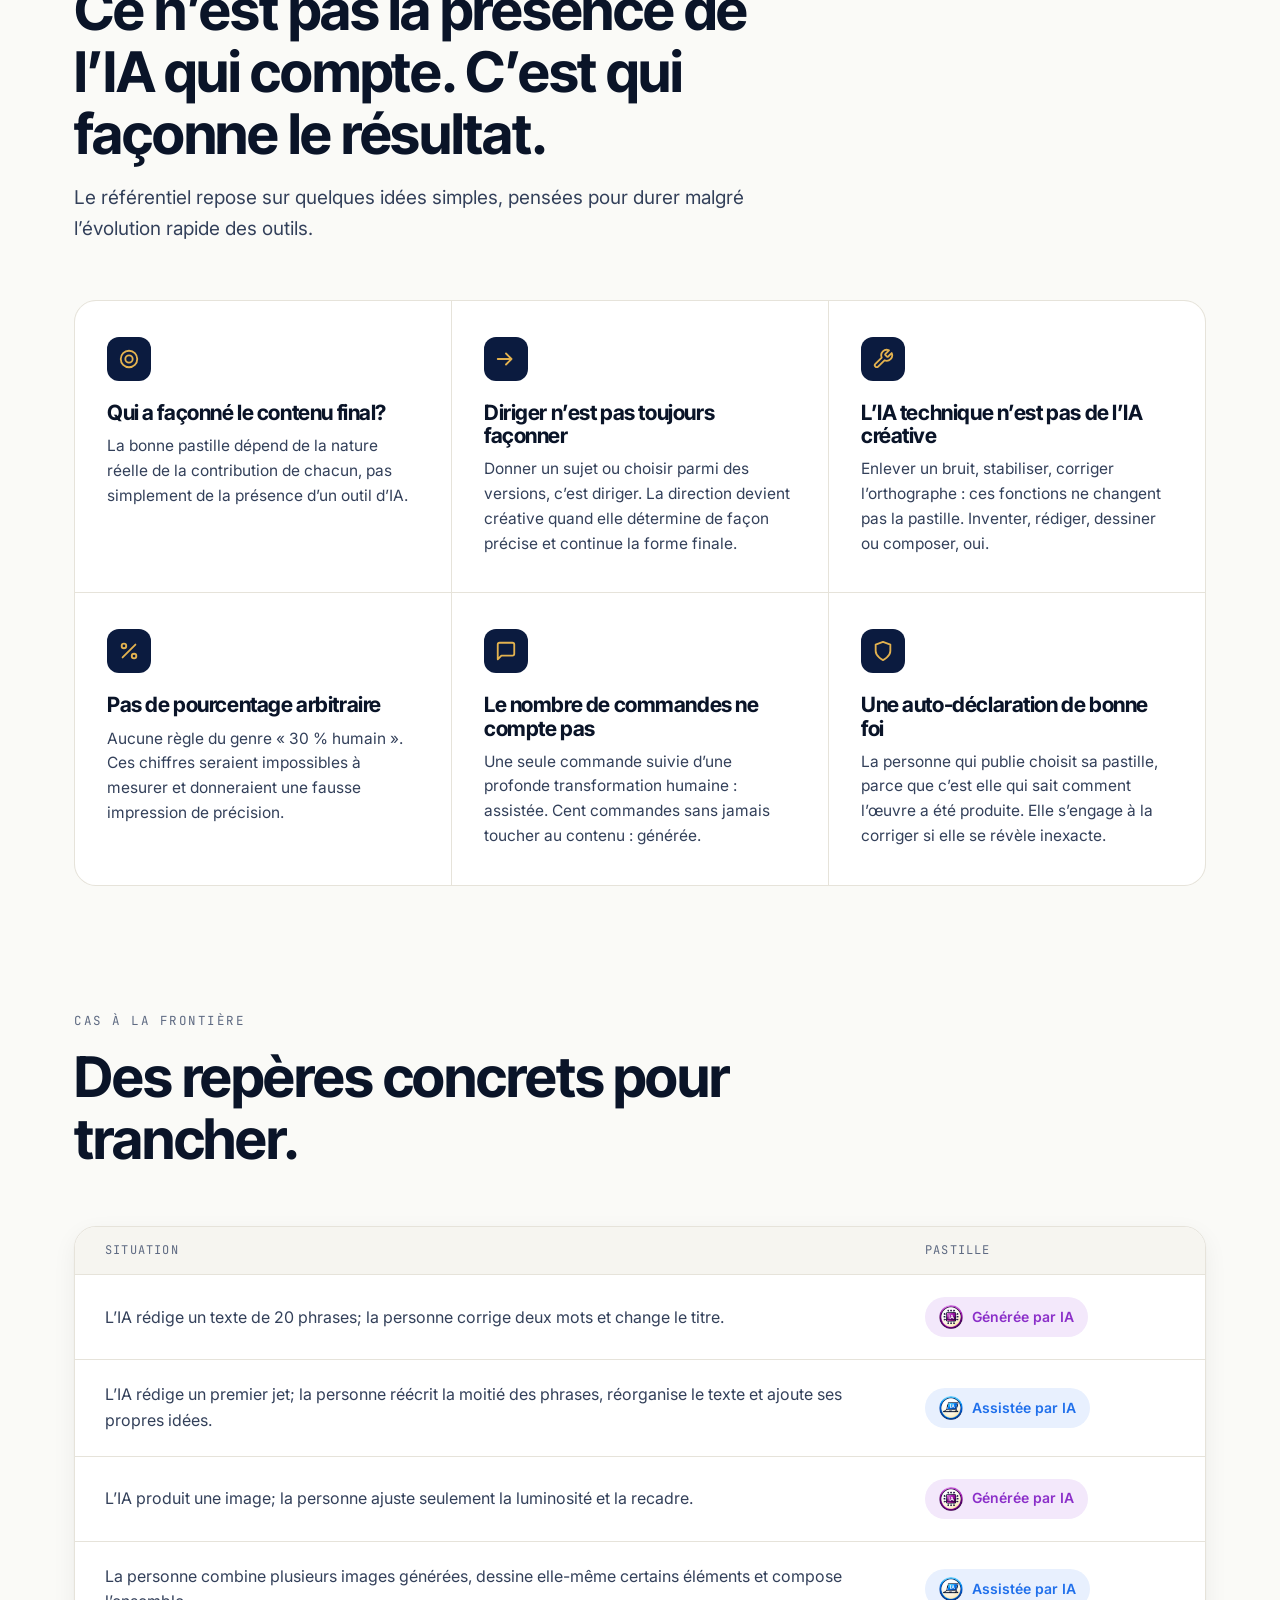
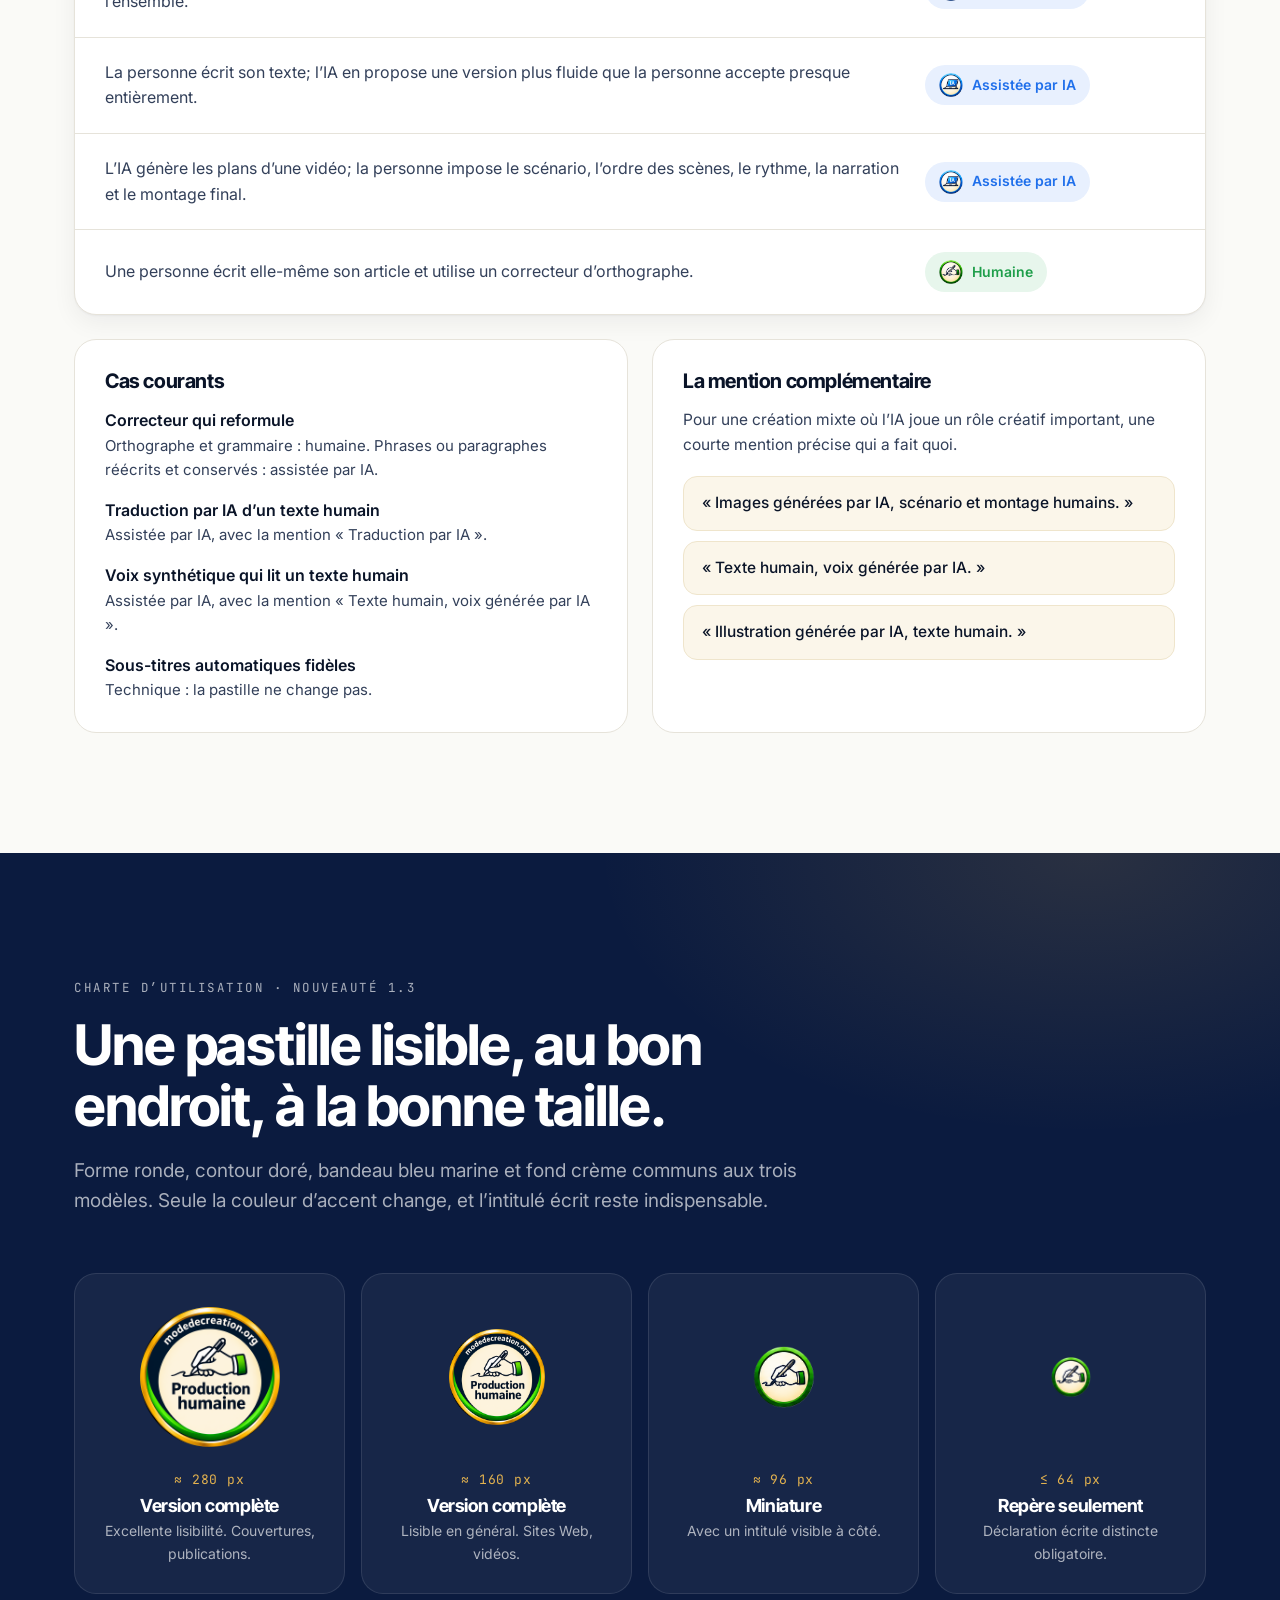
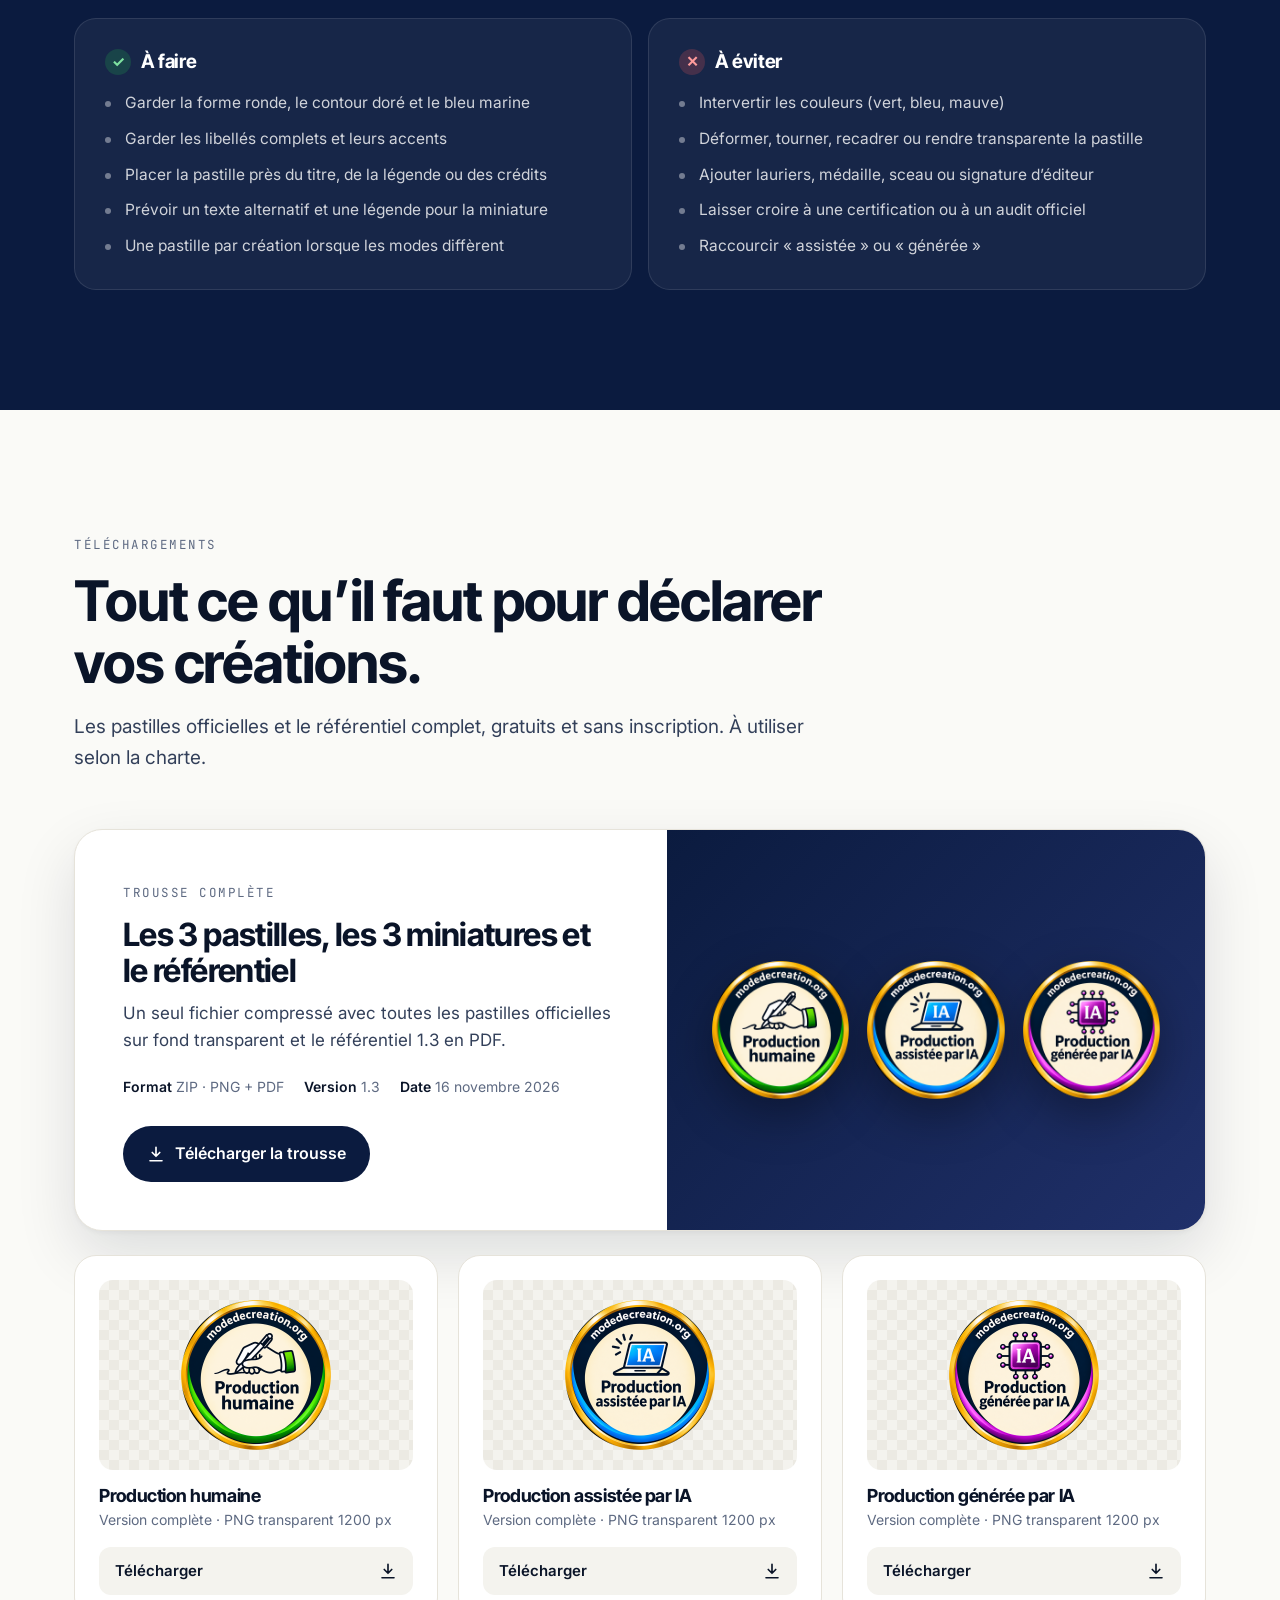
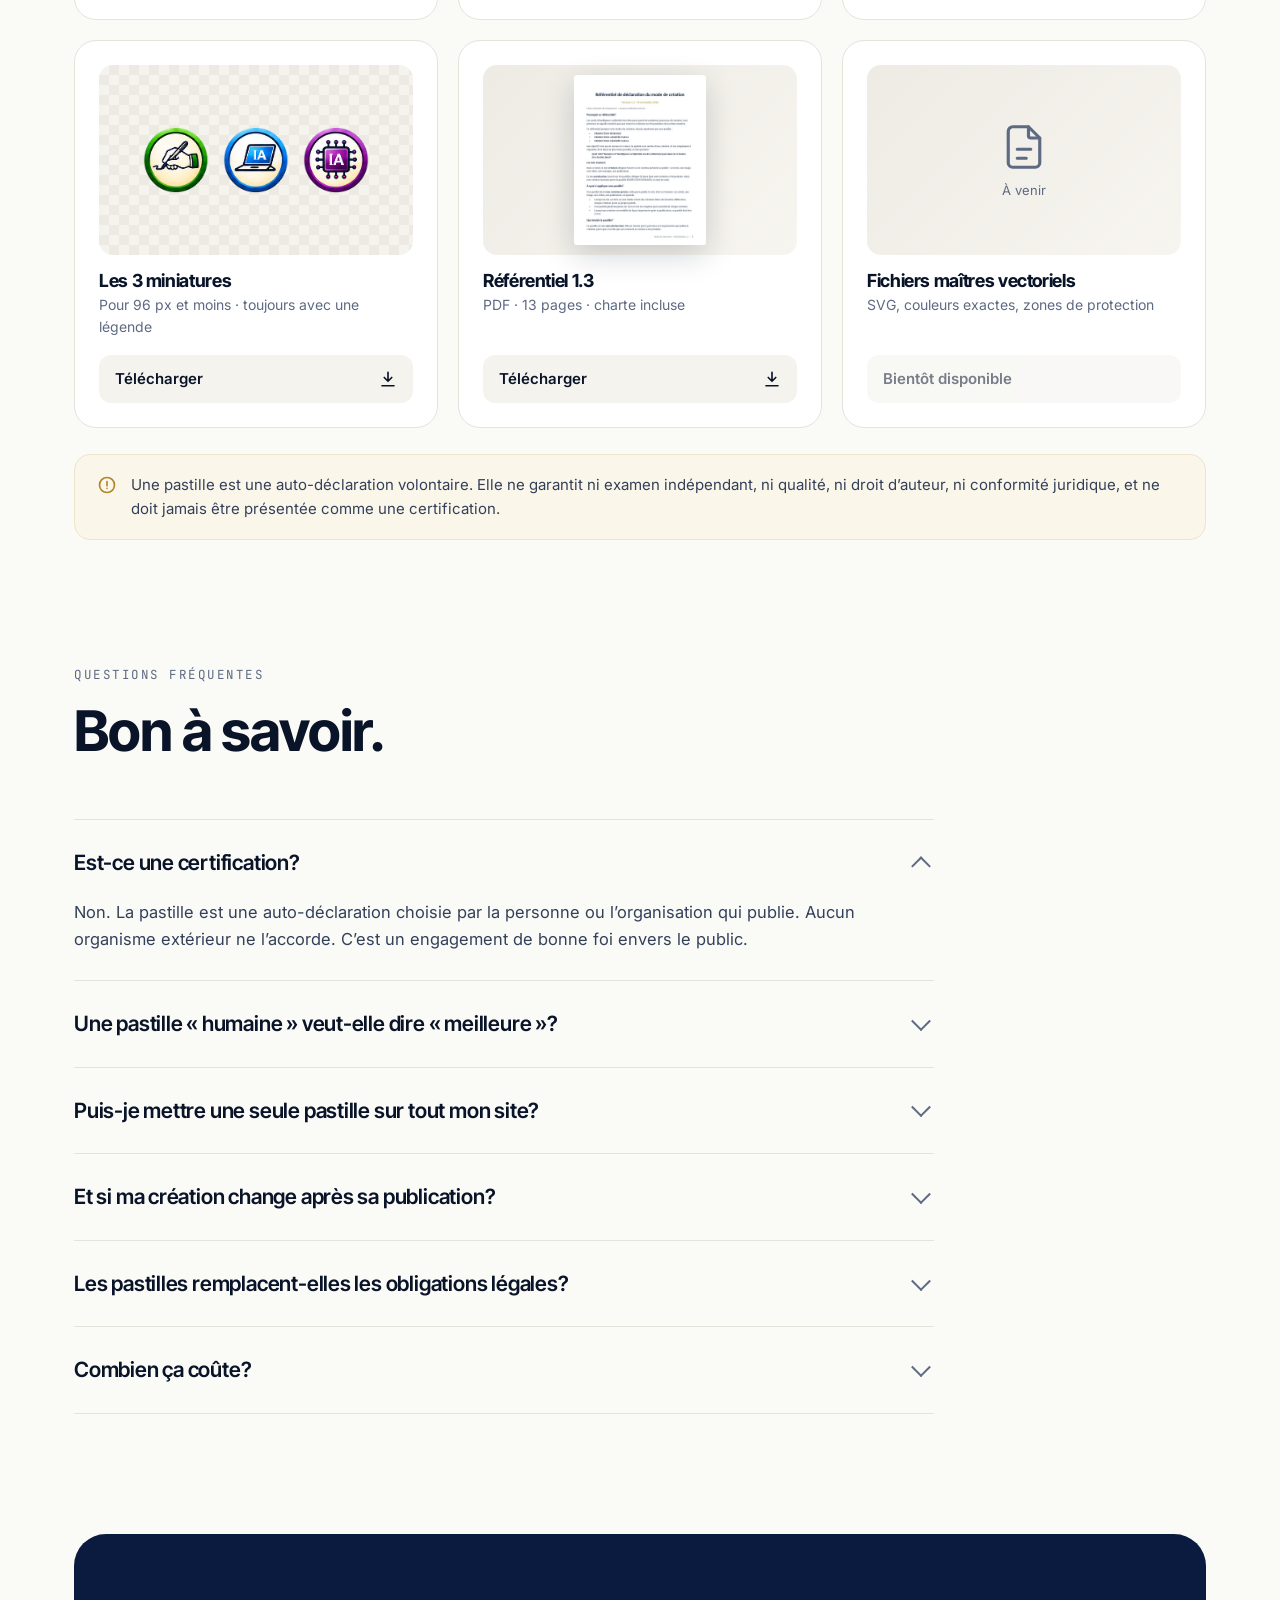
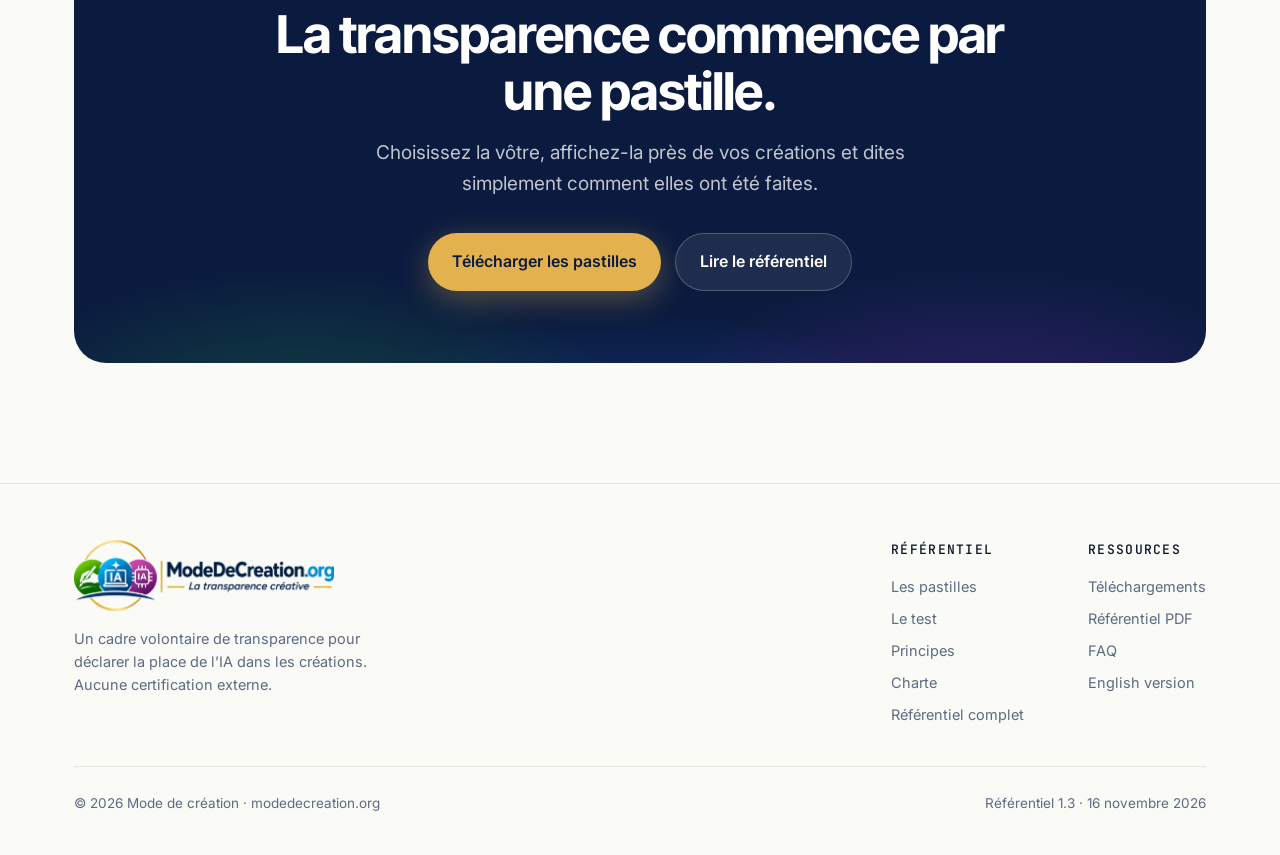
==== commit 814b02c4: "Version anglaise (/en/) et sélecteur FR | EN Co-Authored-By: Claude Opus 5.5 <noreply@anthropic.com>" ====
--- a/index.html
+++ b/index.html
@@ -9,6 +9,7 @@
 <meta property="og:description" content="Production humaine, assistée par IA ou générée par IA : trois pastilles et un référentiel gratuits pour les créateurs.">
 <meta property="og:image" content="https://modedecreation.org/assets/pastilles/production-assistee-par-ia.png">
 <link rel="alternate" hreflang="fr" href="https://modedecreation.org/">
+<link rel="alternate" hreflang="en" href="https://modedecreation.org/en/">
 <link rel="icon" href="assets/logo/favicon-64.png">
 <link rel="apple-touch-icon" href="assets/logo/apple-touch-icon.png">
 <link rel="preconnect" href="https://fonts.googleapis.com">
@@ -21,15 +22,18 @@
 <header class="nav" id="nav">
   <div class="wrap">
     <a href="./" class="brand" aria-label="ModeDeCreation.org, accueil"><img src="assets/logo/marque-160.png" alt="" class="brand-mark"><span class="brand-txt">ModeDeCreation<span class="tld">.org</span></span></a>
-    <button class="menu-btn" id="menuBtn" aria-label="Ouvrir le menu" aria-expanded="false"><svg width="26" height="26" viewBox="0 0 24 24" fill="none" stroke="currentColor" stroke-width="2" stroke-linecap="round"><path d="M4 7h16M4 12h16M4 17h16"/></svg></button>
-    <nav class="nav-links" id="navLinks">
-      <a href="#pastilles">Les pastilles</a>
-      <a href="#test">Trouver ma pastille</a>
-      <a href="#principes">Principes</a>
-      <a href="#charte">Charte</a>
-      <a href="referentiel/">Référentiel</a>
-      <a href="#telechargements" class="btn btn-gold">Télécharger</a>
-    </nav>
+    <div class="nav-right">
+      <nav class="nav-links" id="navLinks">
+        <a href="#pastilles">Les pastilles</a>
+        <a href="#test">Trouver ma pastille</a>
+        <a href="#principes">Principes</a>
+        <a href="#charte">Charte</a>
+        <a href="referentiel/">Référentiel</a>
+        <a href="#telechargements" class="btn btn-gold">Télécharger</a>
+      </nav>
+      <div class="lang-sw" role="group" aria-label="Langue"><a aria-current="true">FR</a><a href="en/" hreflang="en" lang="en">EN</a></div>
+      <button class="menu-btn" id="menuBtn" aria-label="Ouvrir le menu" aria-expanded="false"><svg width="26" height="26" viewBox="0 0 24 24" fill="none" stroke="currentColor" stroke-width="2" stroke-linecap="round"><path d="M4 7h16M4 12h16M4 17h16"/></svg></button>
+    </div>
   </div>
 </header>
 
@@ -346,7 +350,7 @@
       </div>
       <div class="cols">
         <div><h5>Référentiel</h5><ul><li><a href="#pastilles">Les pastilles</a></li><li><a href="#test">Le test</a></li><li><a href="#principes">Principes</a></li><li><a href="#charte">Charte</a></li><li><a href="referentiel/">Référentiel complet</a></li></ul></div>
-        <div><h5>Ressources</h5><ul><li><a href="#telechargements">Téléchargements</a></li><li><a href="assets/docs/referentiel-mode-de-creation-v1-3.pdf">Référentiel PDF</a></li><li><a href="#faq">FAQ</a></li></ul></div>
+        <div><h5>Ressources</h5><ul><li><a href="#telechargements">Téléchargements</a></li><li><a href="assets/docs/referentiel-mode-de-creation-v1-3.pdf">Référentiel PDF</a></li><li><a href="#faq">FAQ</a></li><li><a href="en/" hreflang="en" lang="en">English version</a></li></ul></div>
         
       </div>
     </div>
--- a/assets/site.css
+++ b/assets/site.css
@@ -64,7 +64,7 @@
 .pill b{background:var(--gold);color:var(--navy);border-radius:999px;padding:2px 9px;font-size:12px;font-weight:700}
 .hero h1{font-size:clamp(42px,5.6vw,74px);font-weight:800;margin:26px 0 24px;letter-spacing:-.028em}
 .hero h1 em{font-style:normal;background:linear-gradient(90deg,#7EE2A0,#79A9FF 50%,#D59BFF);-webkit-background-clip:text;background-clip:text;color:transparent}
-.hero .lead{font-size:clamp(18px,1.6vw,21px);color:rgba(255,255,255,.78);max-width:620px;margin:0 auto}
+.hero .lead{font-size:clamp(18px,1.6vw,21px);color:rgba(255,255,255,.78);max-width:800px;margin:0 auto;text-wrap:balance}
 .hero .ctas{display:flex;gap:14px;flex-wrap:wrap;margin-top:38px;justify-content:center}
 .trust{display:flex;gap:28px;flex-wrap:wrap;justify-content:center;margin-top:36px;font-size:14px;color:rgba(255,255,255,.6)}
 .trust span{display:flex;align-items:center;gap:8px}
@@ -300,3 +300,18 @@
   .size{padding:22px 12px}
   .size .show{height:120px}
 }
+/* Sélecteur de langue FR | EN */
+.nav-right{display:flex;align-items:center;gap:22px}
+.lang-sw{display:flex;border:1px solid rgba(255,255,255,.22);border-radius:999px;padding:3px;font-family:"Inter Tight";font-weight:600;font-size:13px;letter-spacing:.04em}
+.lang-sw a{color:rgba(255,255,255,.7);text-decoration:none;padding:5px 11px;border-radius:999px;line-height:1}
+.lang-sw a:hover{color:#fff}
+.lang-sw a[aria-current]{background:#fff;color:var(--navy)}
+@media (max-width:980px){.nav-right{gap:10px}}
+@media (max-width:560px){
+  .brand{gap:8px;font-size:16px}
+  .brand-mark{height:34px}
+  .nav-right{gap:6px}
+  .lang-sw{font-size:12px;padding:2px}
+  .lang-sw a{padding:5px 8px}
+  .menu-btn{padding:6px}
+}
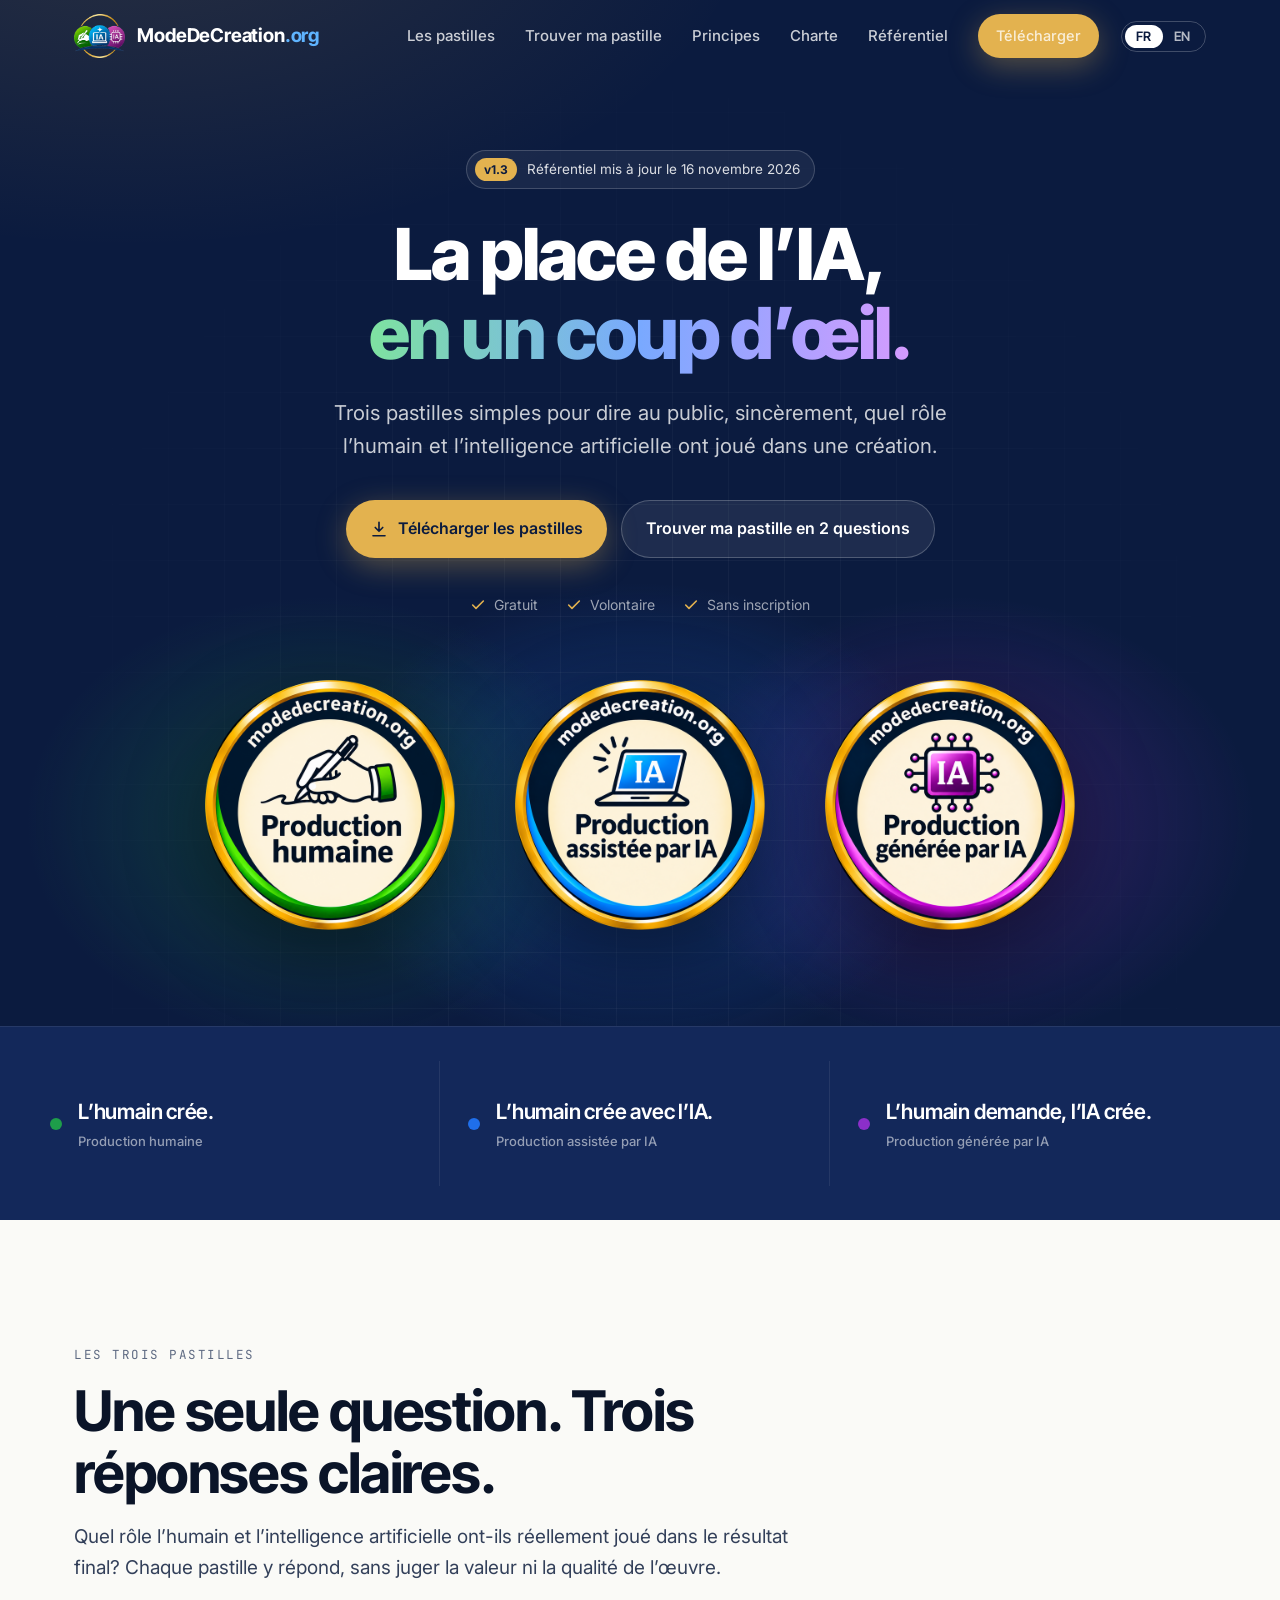
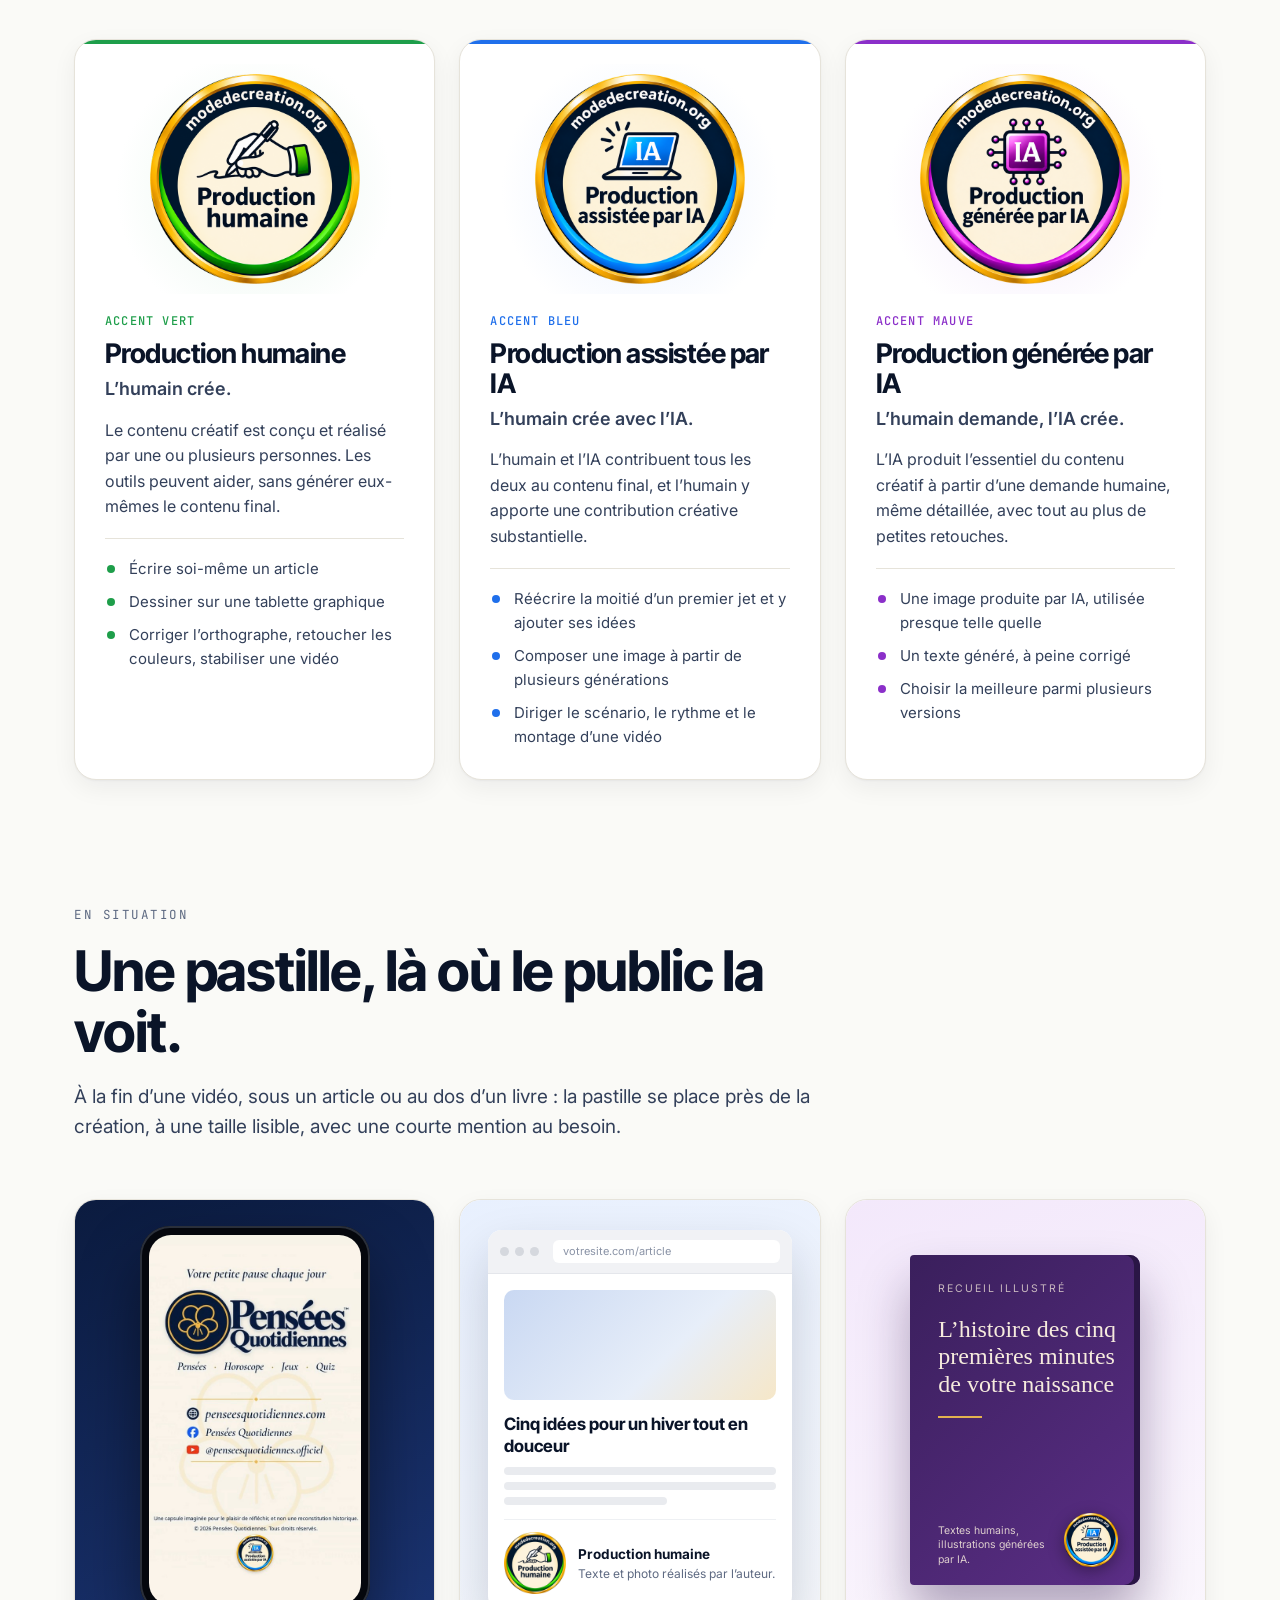
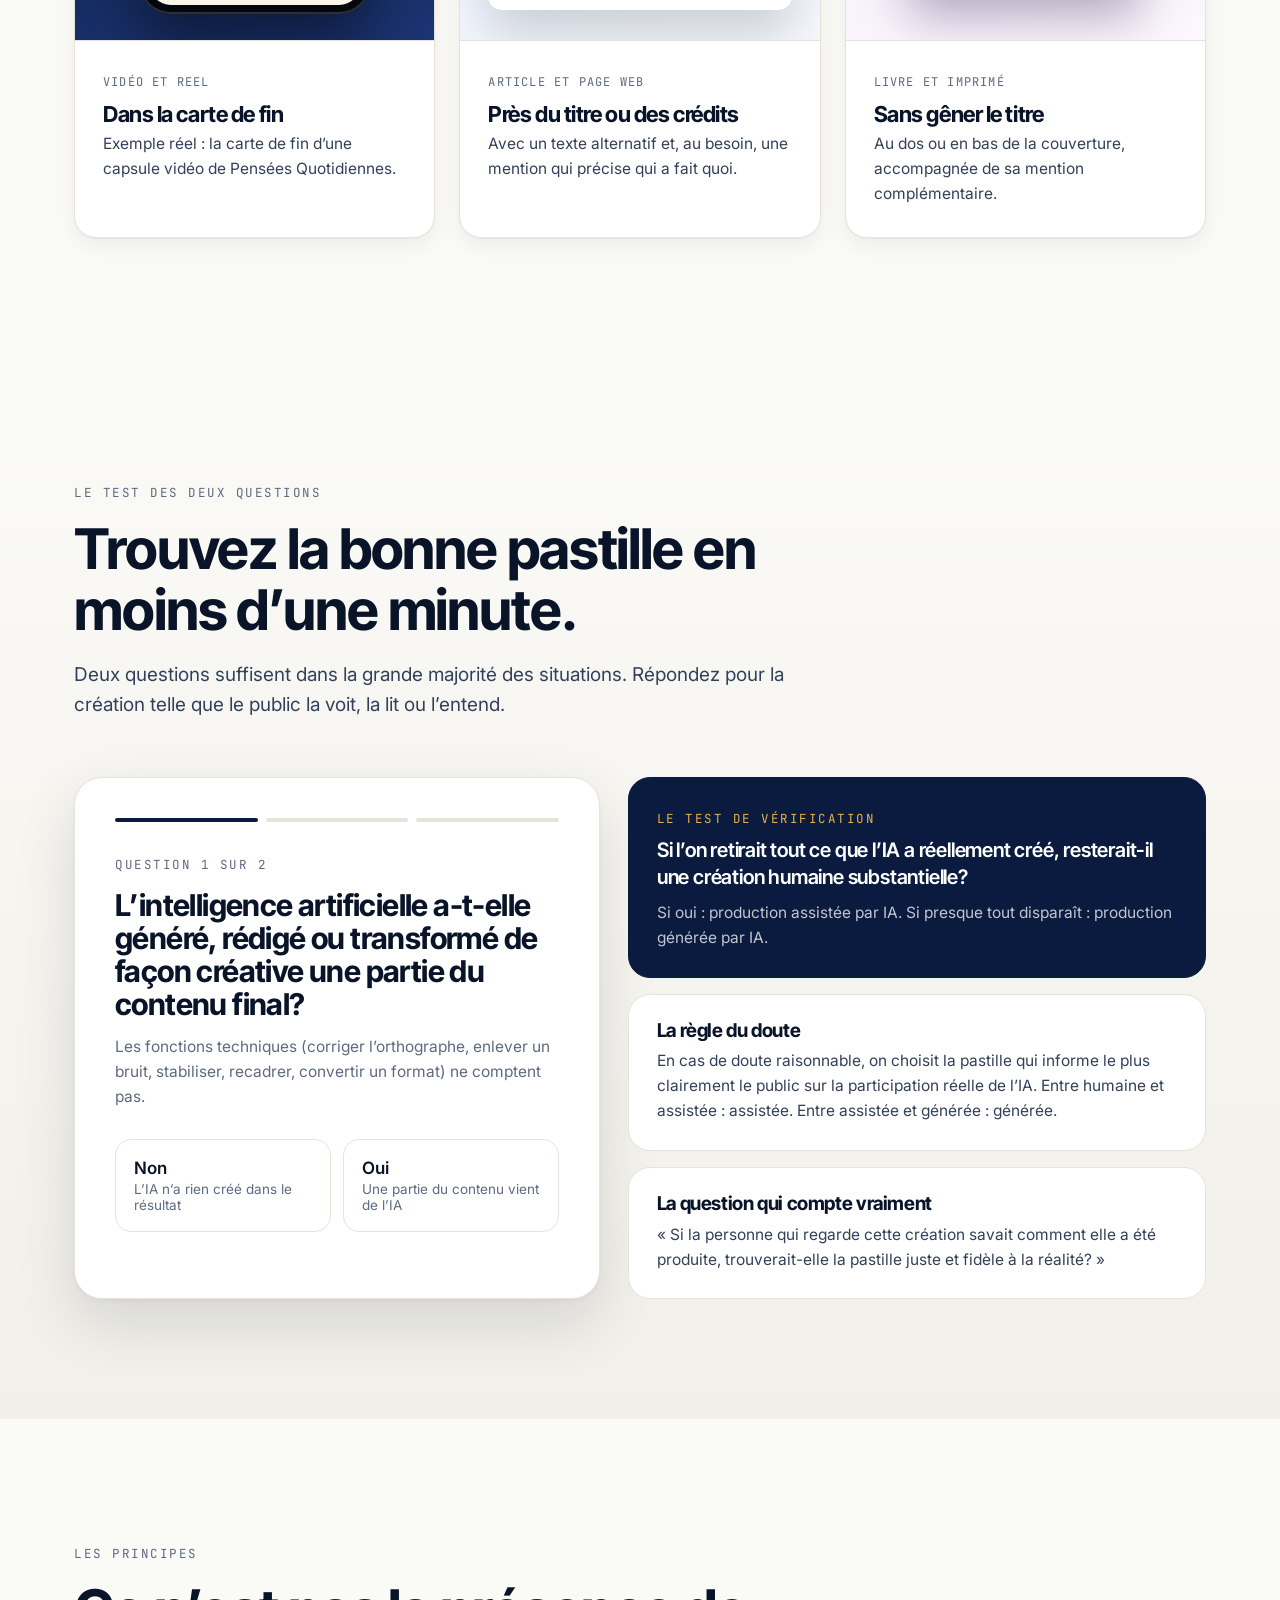
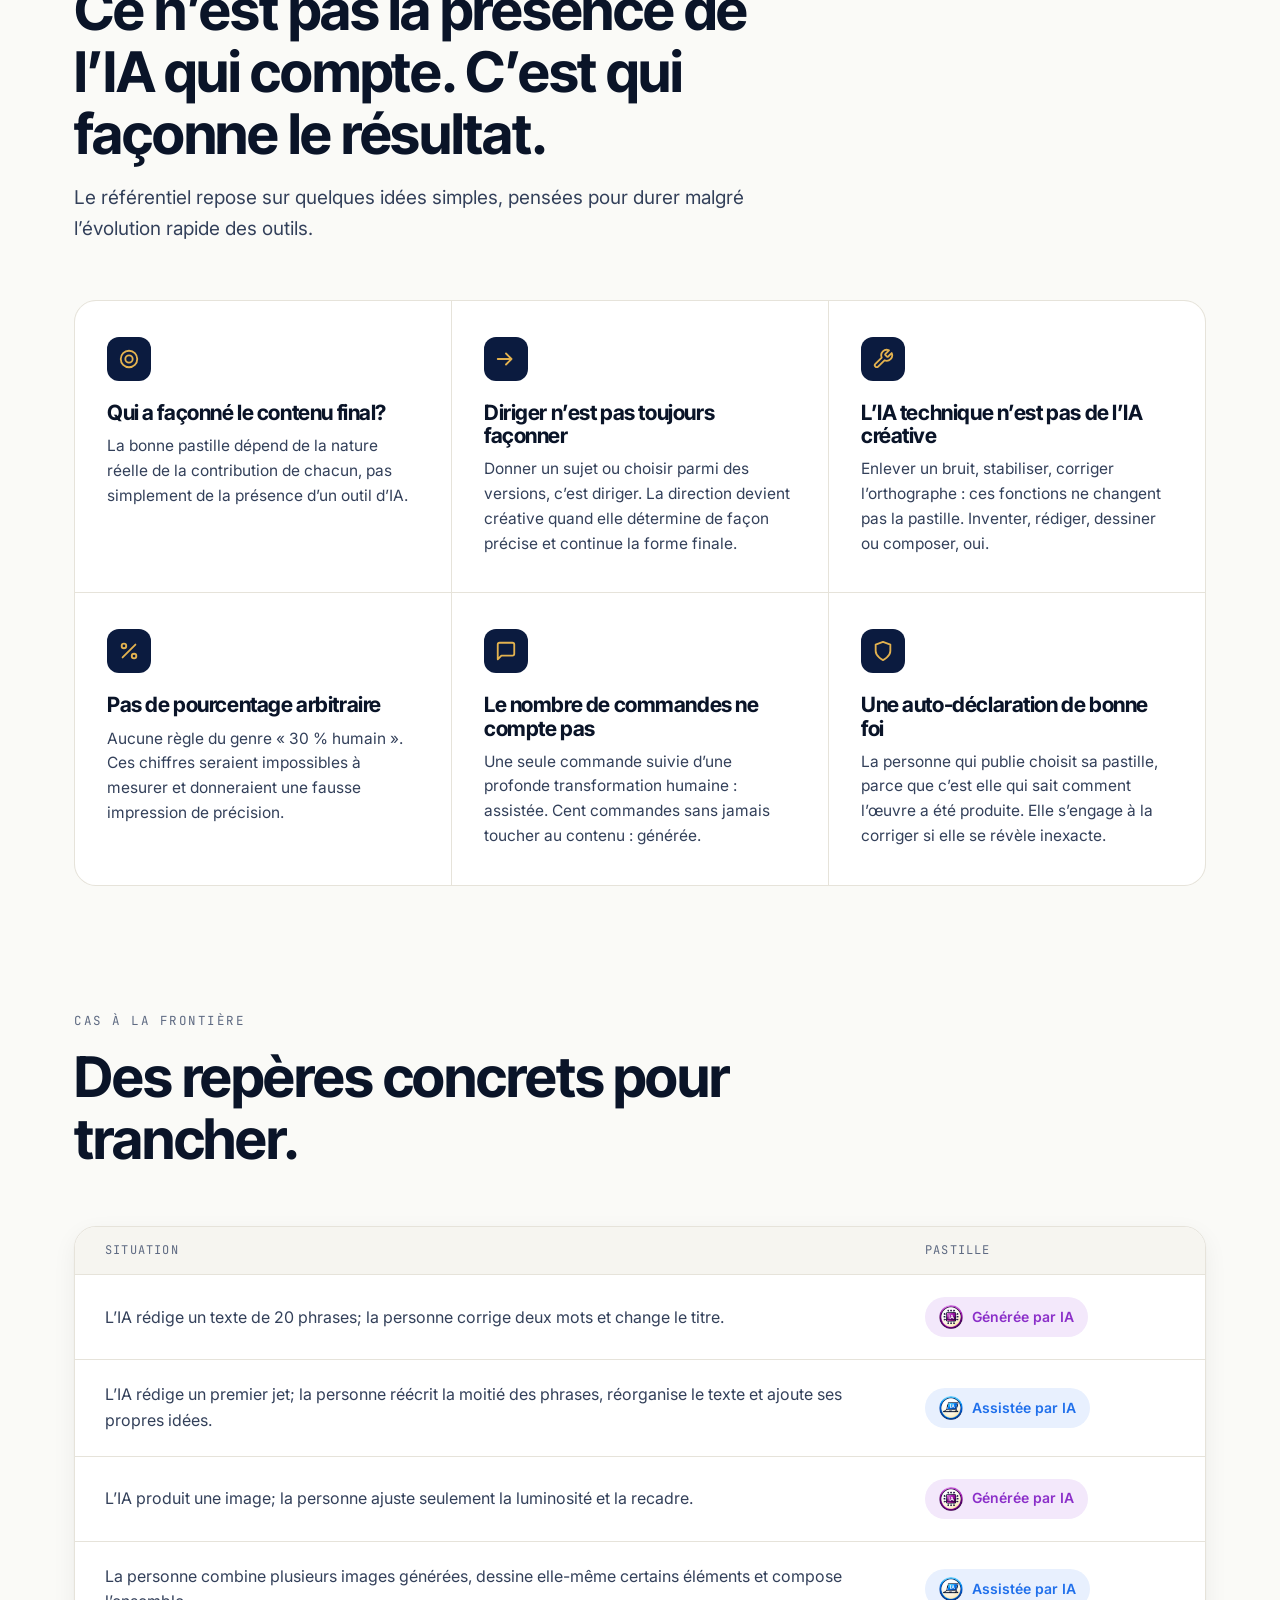
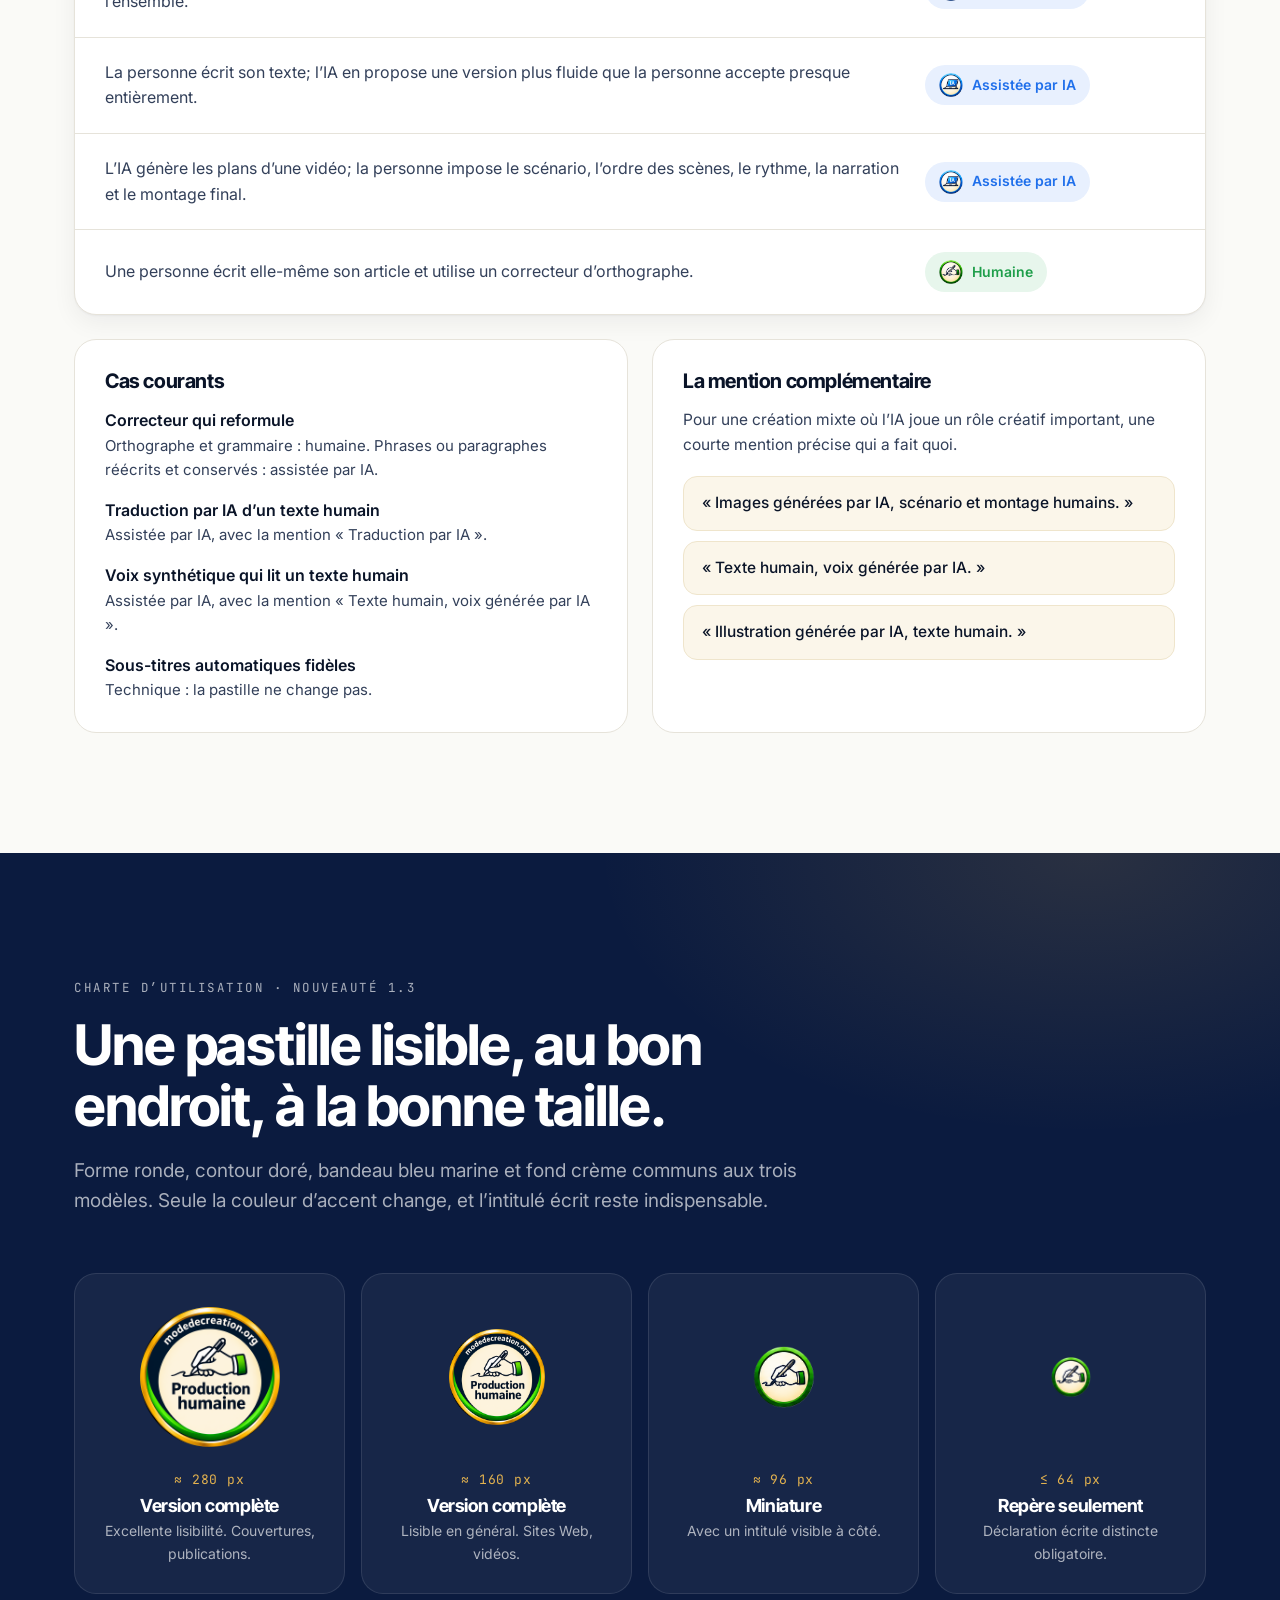
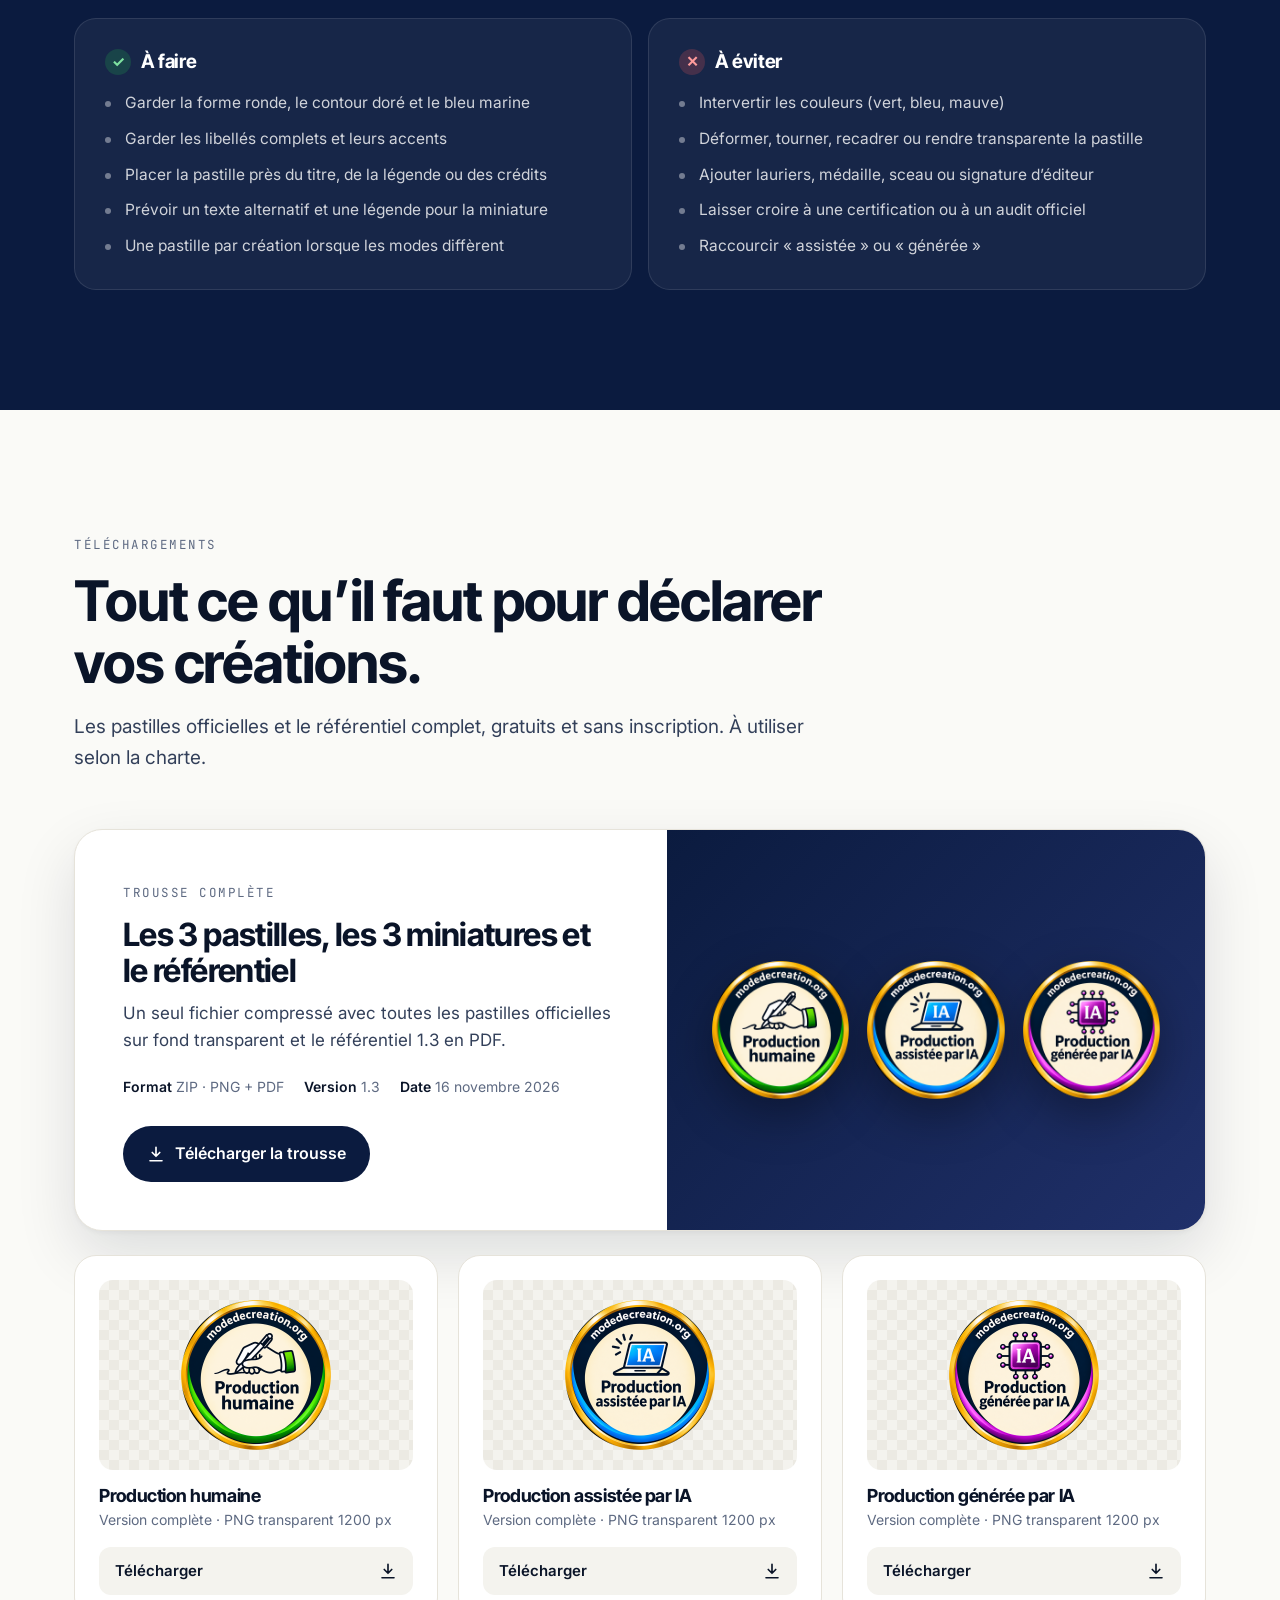
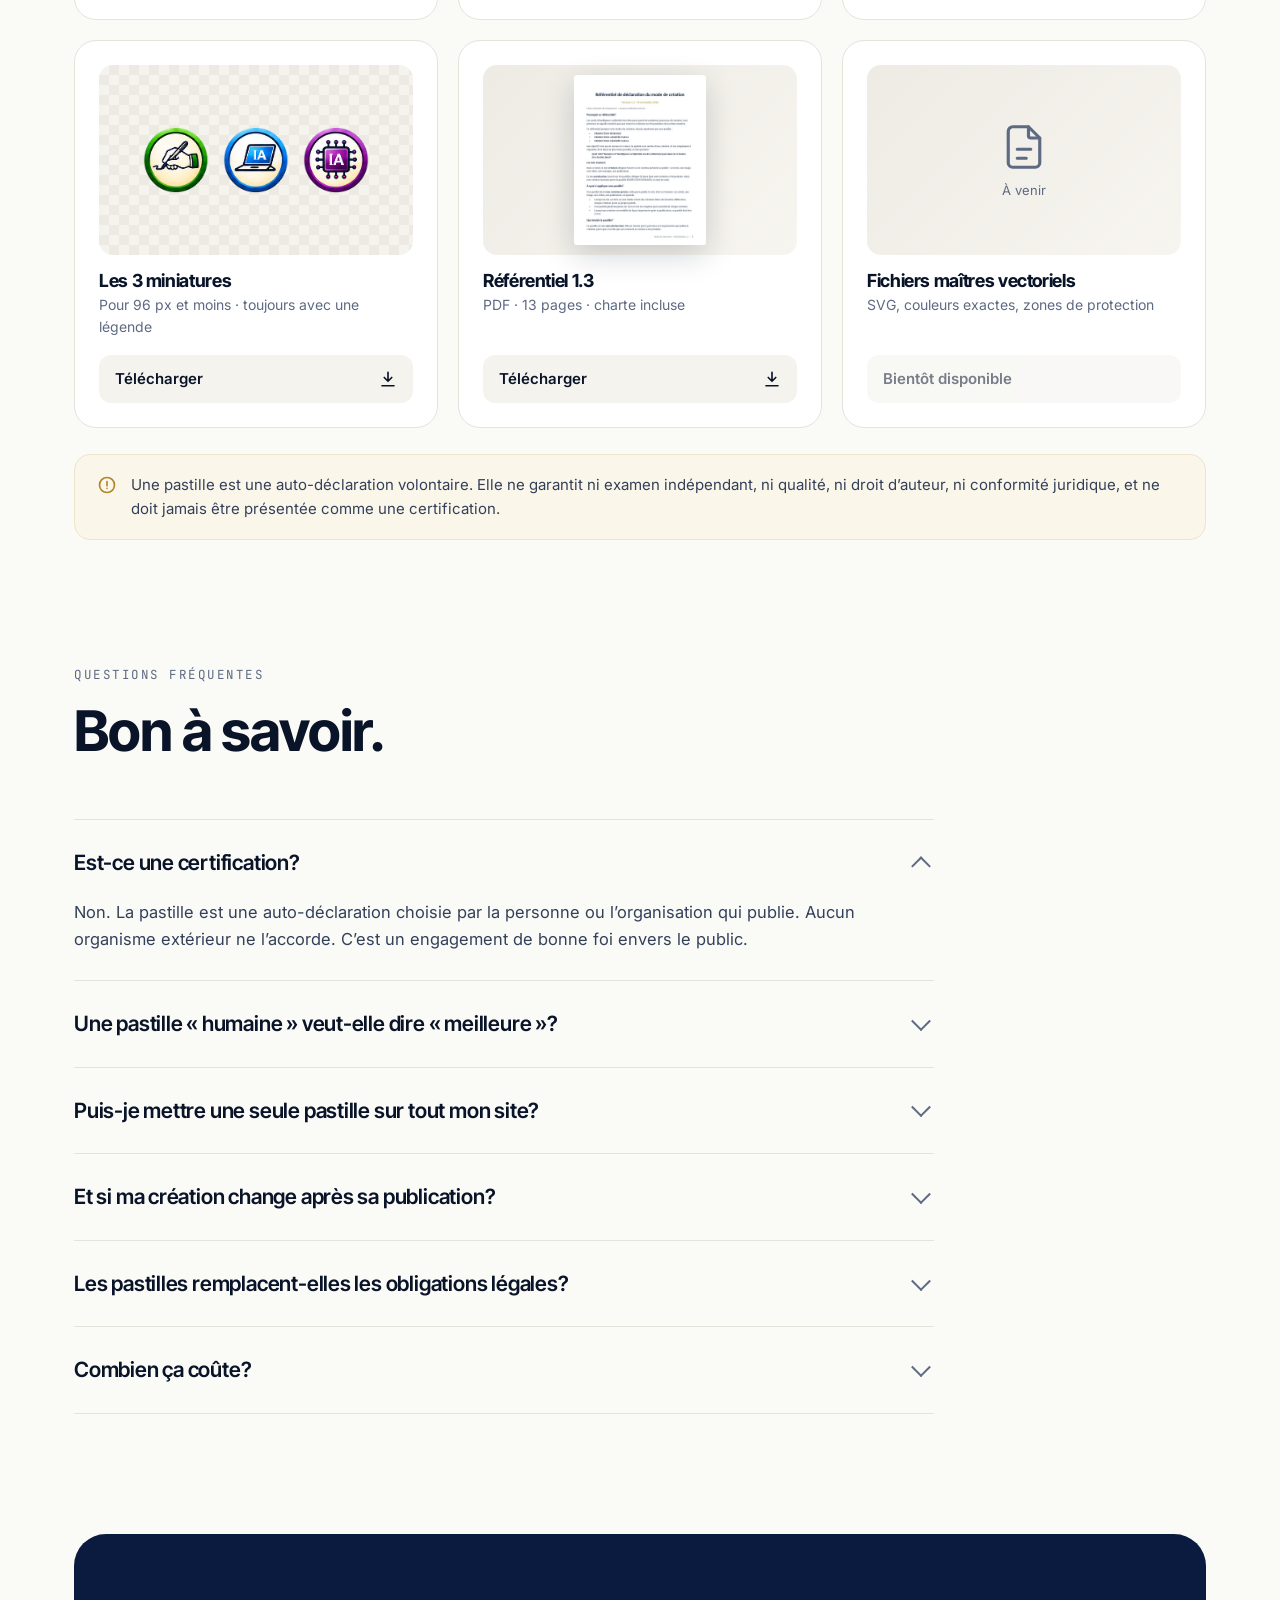
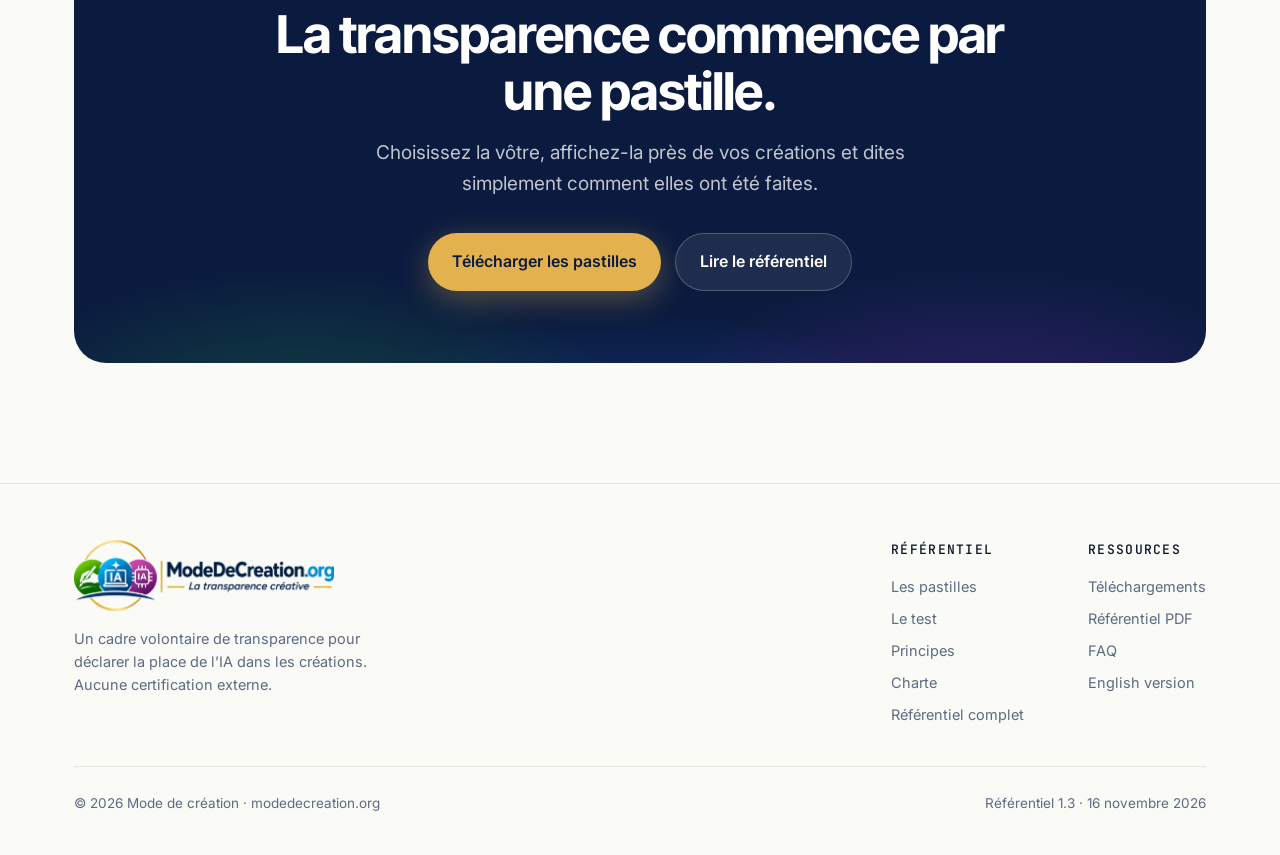
==== commit 0ec1345a: "Livre fictif : nouveau titre inventé Co-Authored-By: Claude Opus 5.5 <noreply@anthropic.com> Claude-" ====
--- a/index.html
+++ b/index.html
@@ -137,7 +137,7 @@
         <div class="situ-stage stage-book">
           <div class="book">
             <div class="b-top">Recueil illustré</div>
-            <div class="b-title">Les saisons<br>du cœur</div>
+            <div class="b-title">L’histoire des cinq premières minutes de votre naissance</div>
             <div class="b-orn"></div>
             <div class="b-foot"><span>Textes humains,<br>illustrations générées par IA.</span><img src="assets/pastilles/production-assistee-par-ia.png" alt="Pastille Production assistée par IA"></div>
           </div>
--- a/assets/site.css
+++ b/assets/site.css
@@ -256,7 +256,7 @@
 .stage-book{background:linear-gradient(160deg,#F3E8FB,#FBF7FD)}
 .book{width:230px;height:330px;border-radius:4px 10px 10px 4px;background:linear-gradient(135deg,#3A1F5C,#5B2E86);box-shadow:-6px 0 0 #2A1645 inset,0 30px 50px rgba(40,15,70,.35);color:#F6EBDD;padding:26px 22px 18px 28px;display:flex;flex-direction:column}
 .b-top{font-size:10.5px;letter-spacing:.18em;text-transform:uppercase;opacity:.75}
-.b-title{font-family:Georgia,"Times New Roman",serif;font-size:30px;line-height:1.1;margin-top:18px}
+.b-title{font-family:Georgia,"Times New Roman",serif;font-size:24px;line-height:1.15;margin-top:18px;text-wrap:balance}
 .b-orn{width:44px;height:2px;background:var(--gold);margin:18px 0}
 .b-foot{margin-top:auto;display:flex;align-items:flex-end;justify-content:space-between;gap:10px}
 .b-foot span{font-size:10.5px;line-height:1.35;opacity:.85}
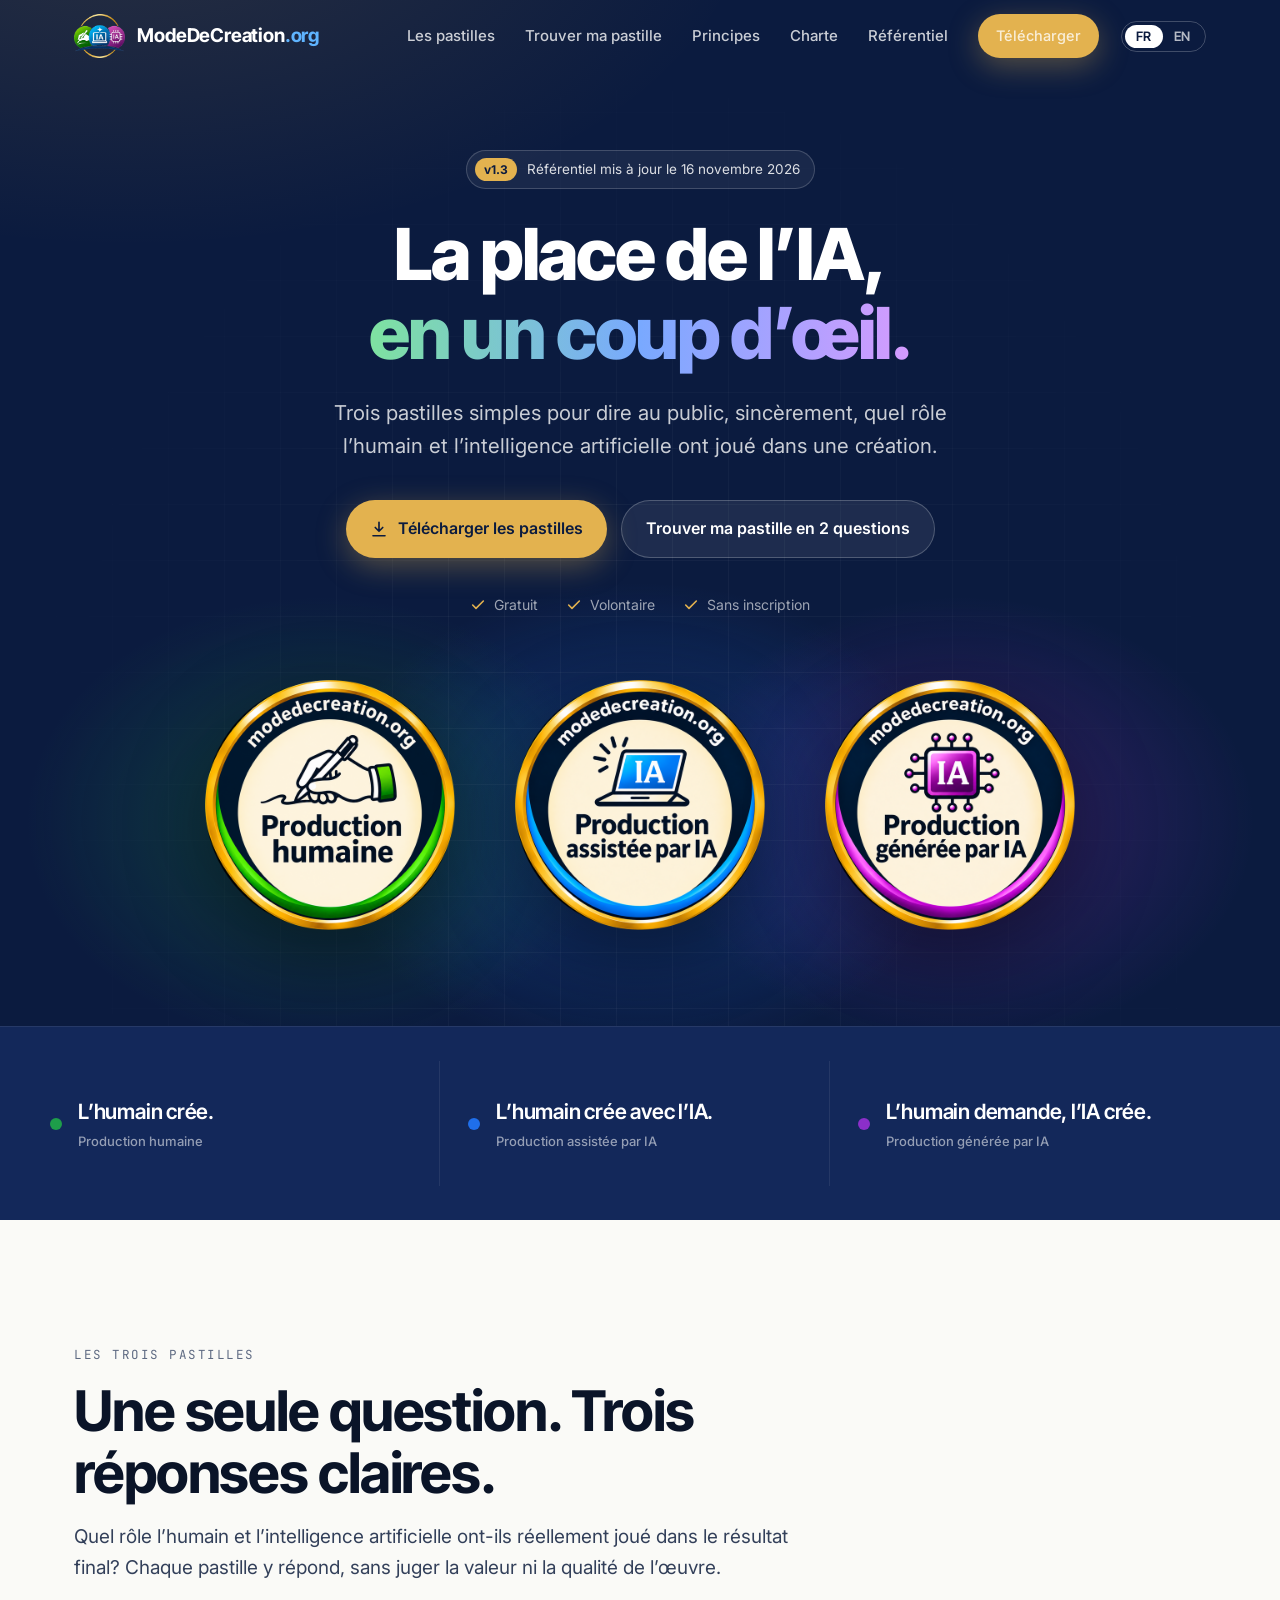
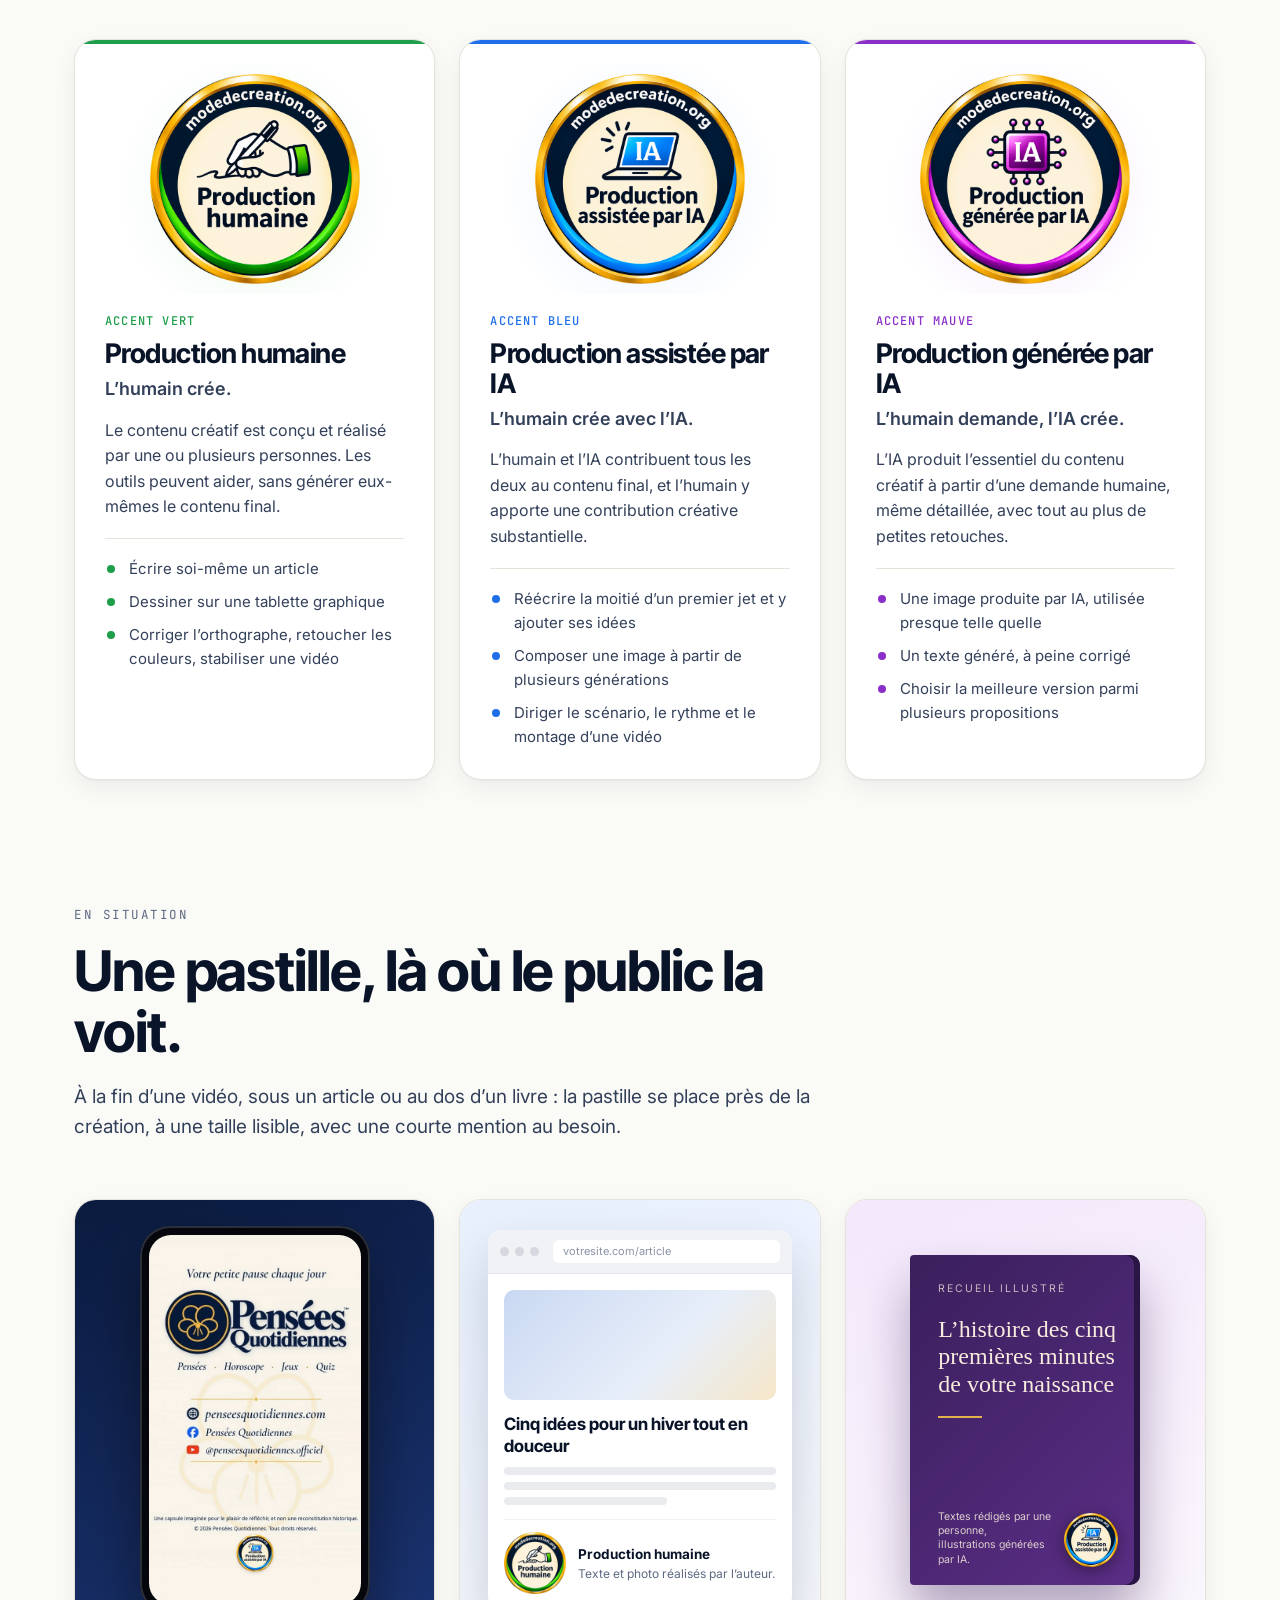
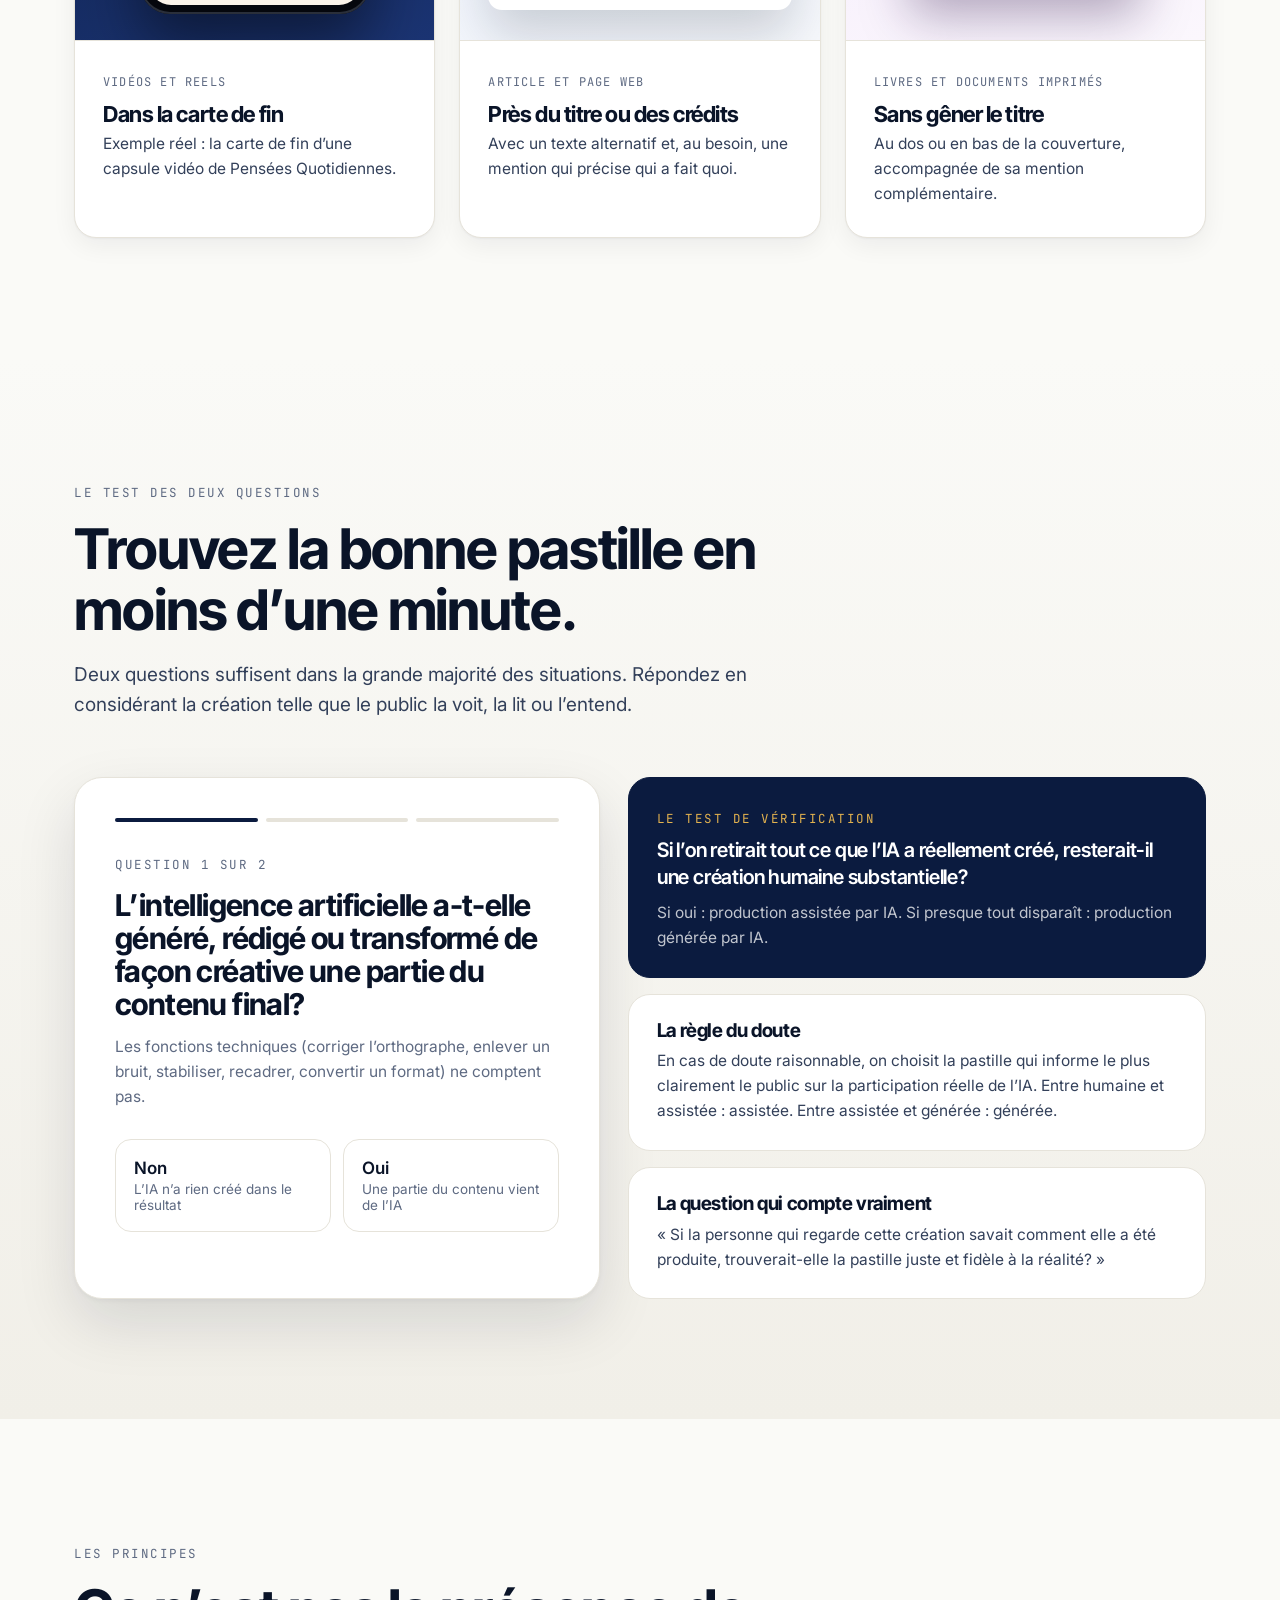
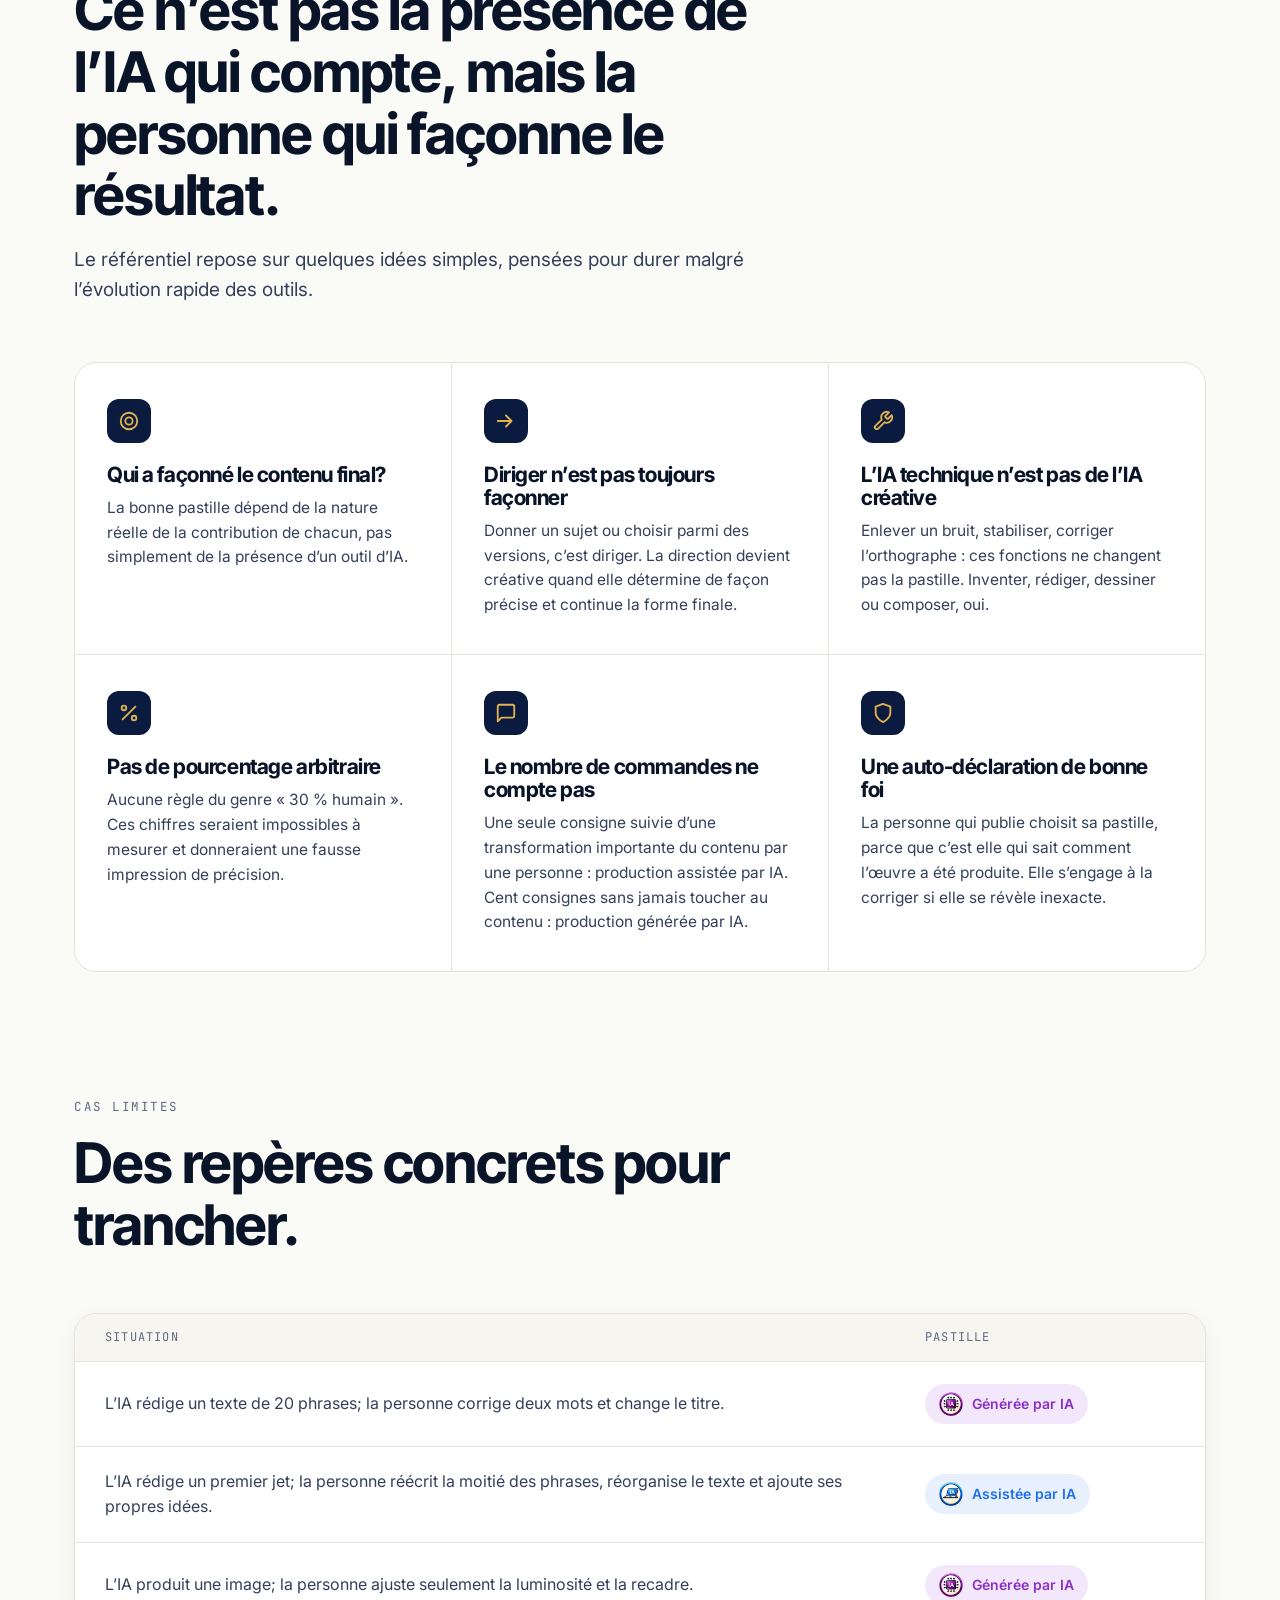
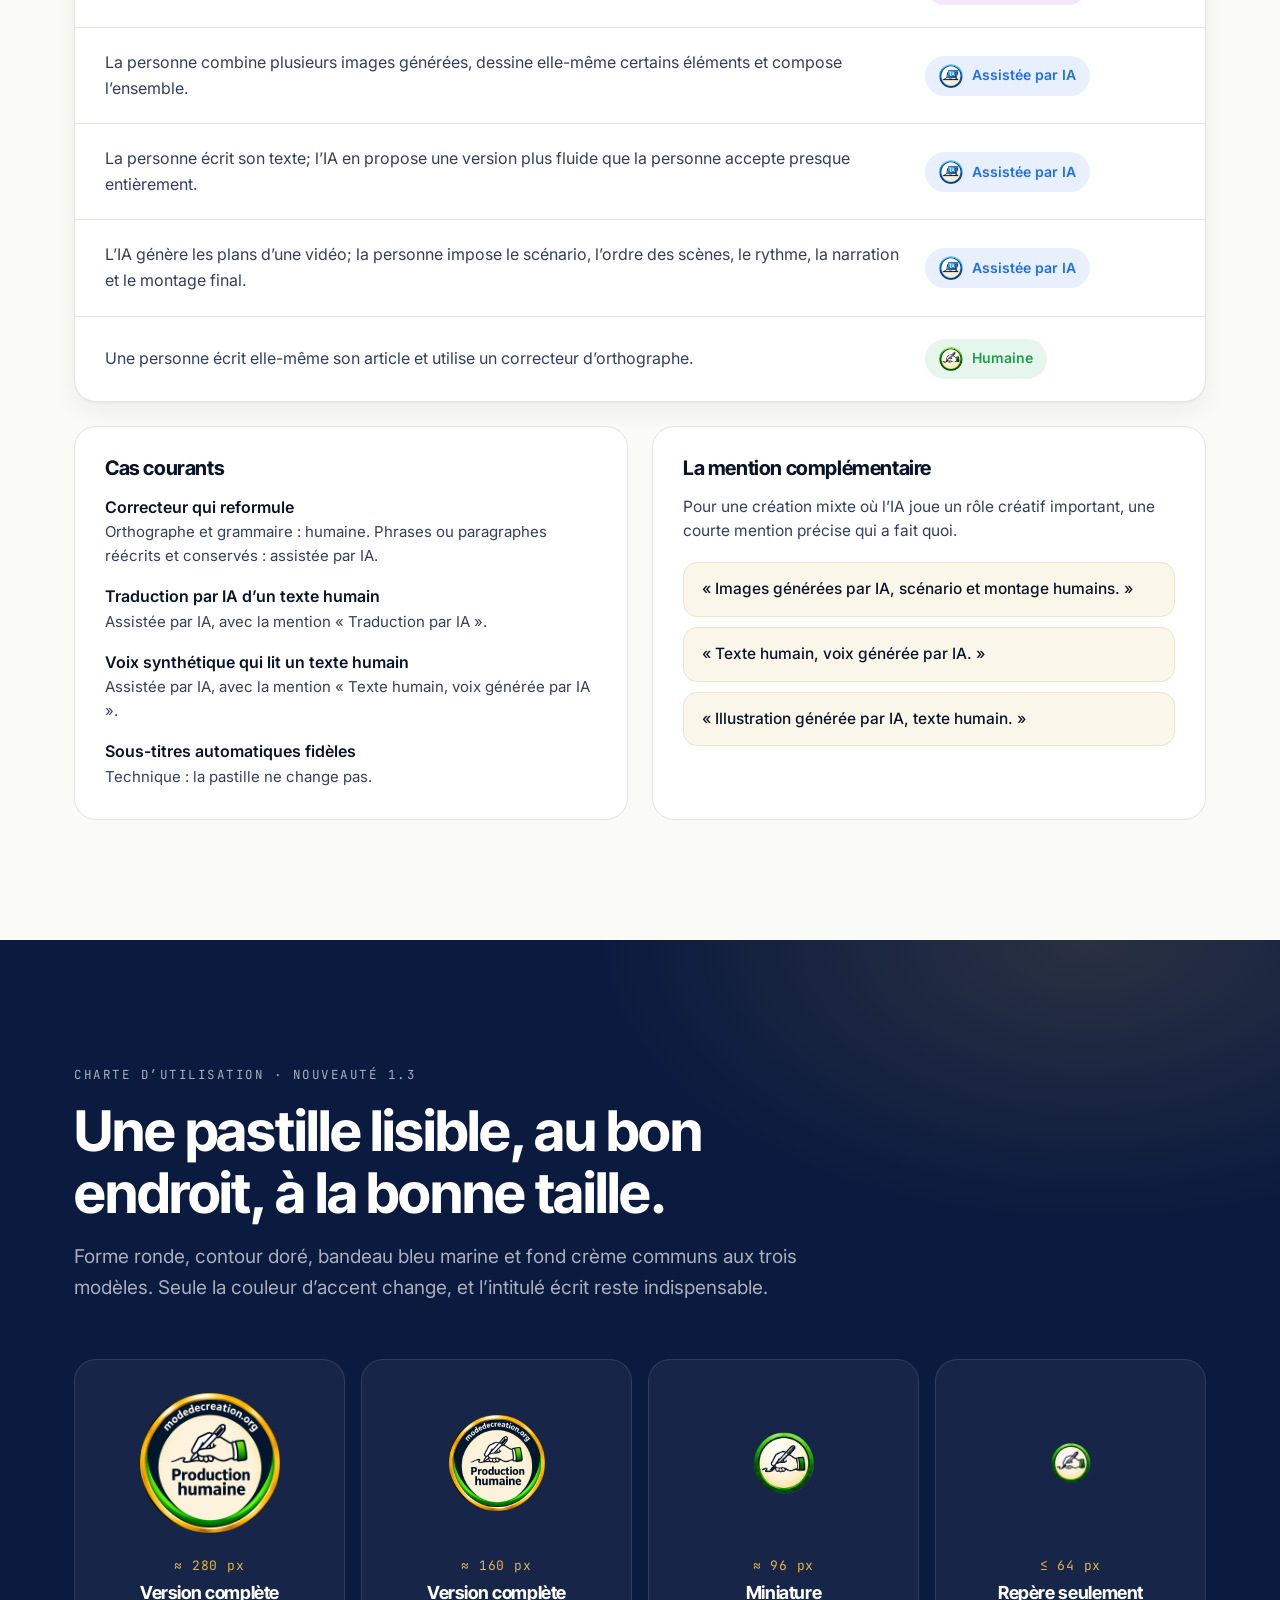
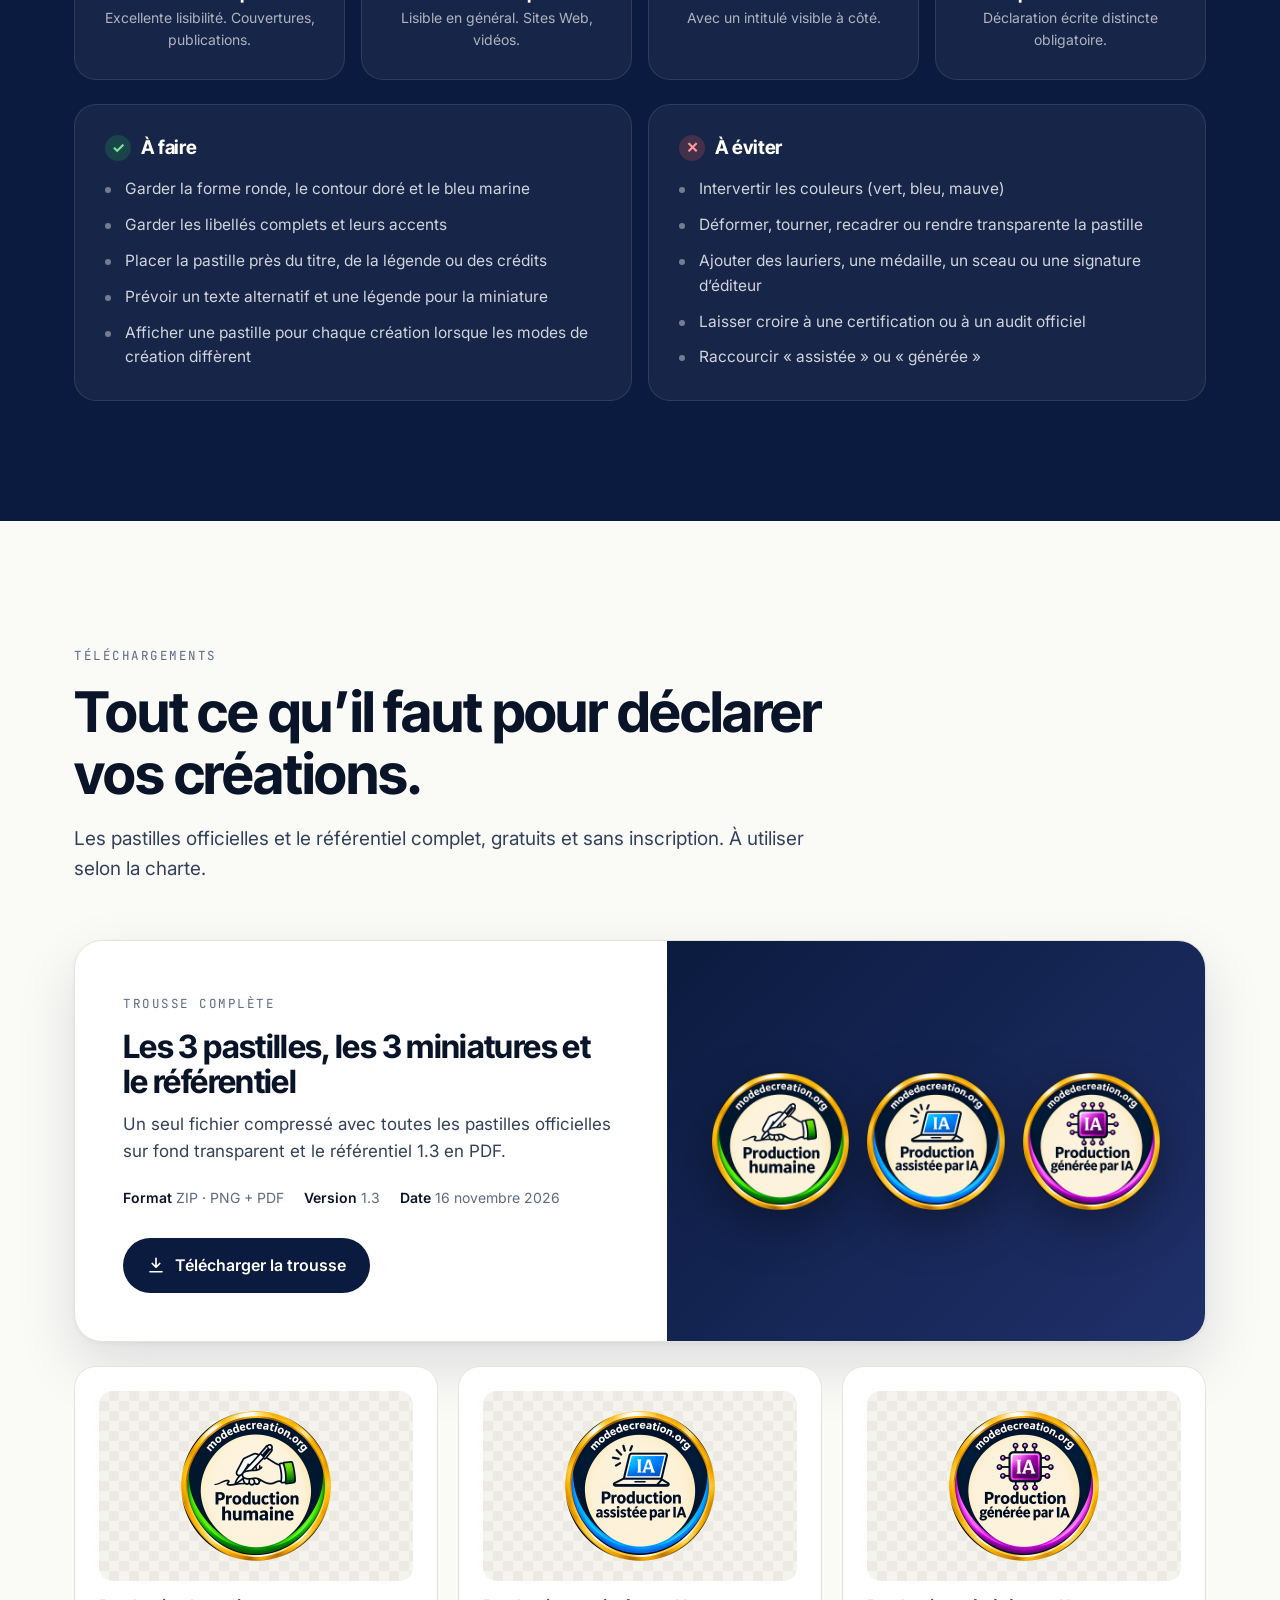
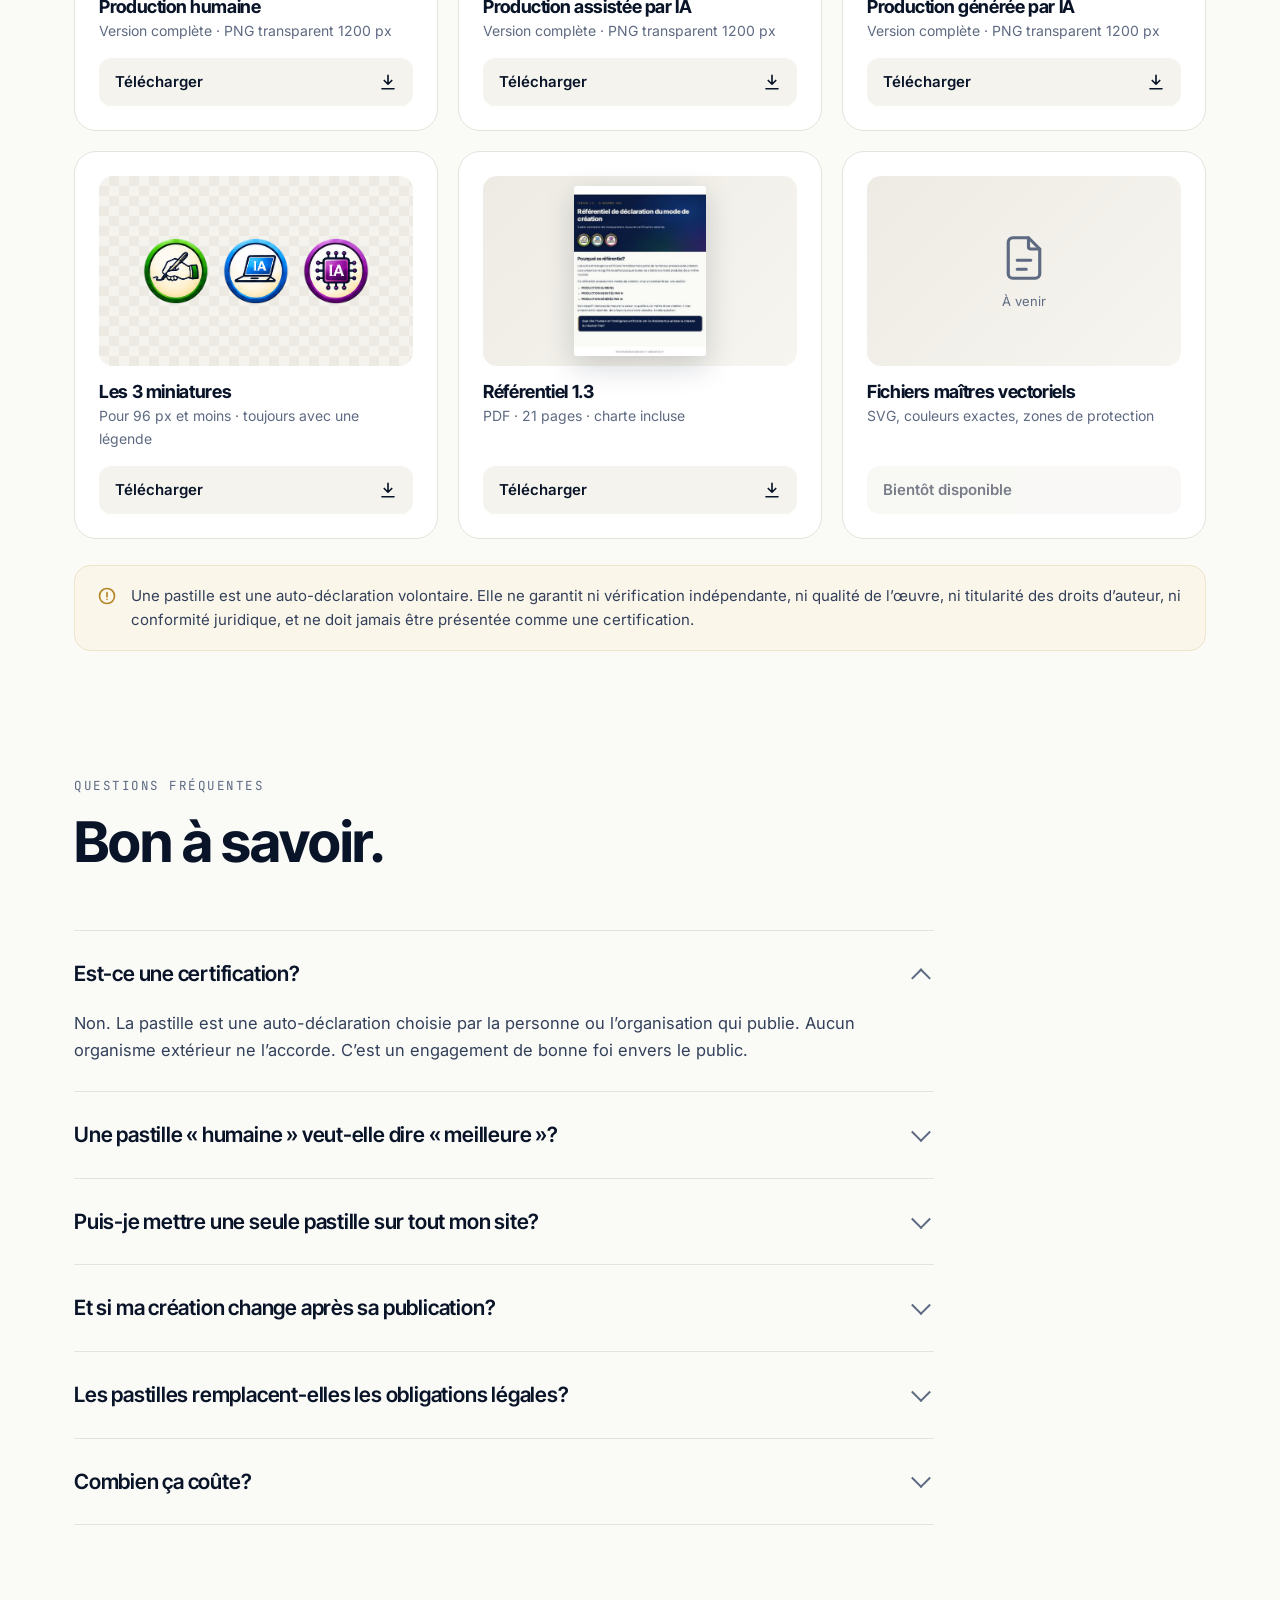
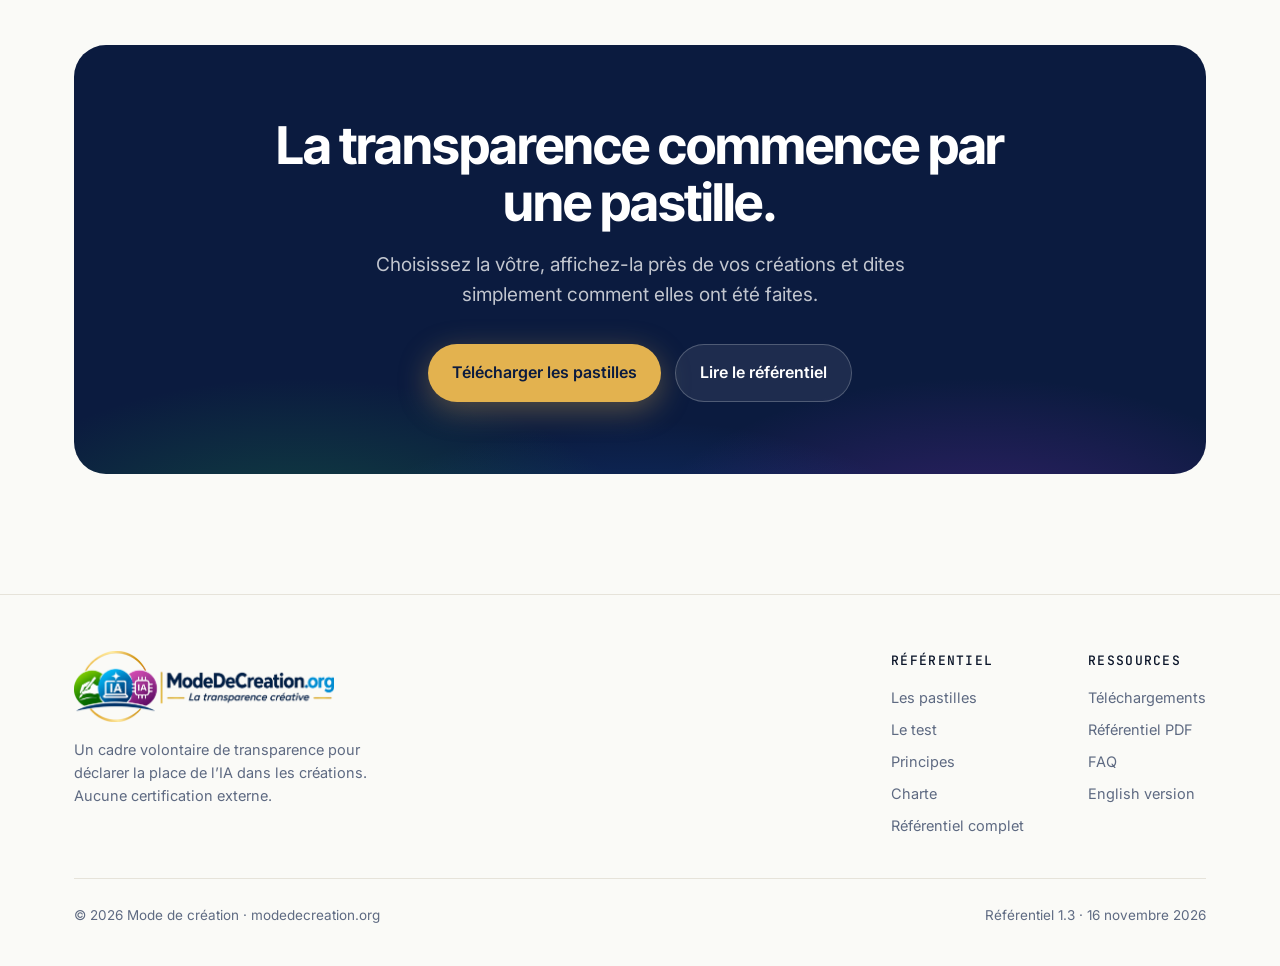
==== commit 2ccd5d5f: "Français : corrections du rapport de révision, PDF du référentiel refait Co-Authored-By: Claude Opus" ====
--- a/index.html
+++ b/index.html
@@ -99,7 +99,7 @@
         <h3>Production générée par IA</h3>
         <p class="simple">L’humain demande, l’IA crée.</p>
         <p>L’IA produit l’essentiel du contenu créatif à partir d’une demande humaine, même détaillée, avec tout au plus de petites retouches.</p>
-        <ul><li>Une image produite par IA, utilisée presque telle quelle</li><li>Un texte généré, à peine corrigé</li><li>Choisir la meilleure parmi plusieurs versions</li></ul>
+        <ul><li>Une image produite par IA, utilisée presque telle quelle</li><li>Un texte généré, à peine corrigé</li><li>Choisir la meilleure version parmi plusieurs propositions</li></ul>
       </article>
     </div>
   </div>
@@ -117,7 +117,7 @@
         <div class="situ-stage stage-video">
           <div class="phone"><img src="assets/situation/video-carte-de-fin.jpg" alt="Carte de fin d’une capsule vidéo avec la pastille Production assistée par IA"></div>
         </div>
-        <figcaption><span class="situ-tag">Vidéo et Reel</span><h3>Dans la carte de fin</h3><p>Exemple réel : la carte de fin d’une capsule vidéo de Pensées Quotidiennes.</p></figcaption>
+        <figcaption><span class="situ-tag">Vidéos et reels</span><h3>Dans la carte de fin</h3><p>Exemple réel : la carte de fin d’une capsule vidéo de Pensées Quotidiennes.</p></figcaption>
       </figure>
       <figure class="situ-card reveal">
         <div class="situ-stage stage-web">
@@ -139,10 +139,10 @@
             <div class="b-top">Recueil illustré</div>
             <div class="b-title">L’histoire des cinq premières minutes de votre naissance</div>
             <div class="b-orn"></div>
-            <div class="b-foot"><span>Textes humains,<br>illustrations générées par IA.</span><img src="assets/pastilles/production-assistee-par-ia.png" alt="Pastille Production assistée par IA"></div>
+            <div class="b-foot"><span>Textes rédigés par une personne,<br>illustrations générées par IA.</span><img src="assets/pastilles/production-assistee-par-ia.png" alt="Pastille Production assistée par IA"></div>
           </div>
         </div>
-        <figcaption><span class="situ-tag">Livre et imprimé</span><h3>Sans gêner le titre</h3><p>Au dos ou en bas de la couverture, accompagnée de sa mention complémentaire.</p></figcaption>
+        <figcaption><span class="situ-tag">Livres et documents imprimés</span><h3>Sans gêner le titre</h3><p>Au dos ou en bas de la couverture, accompagnée de sa mention complémentaire.</p></figcaption>
       </figure>
     </div>
   </div>
@@ -153,7 +153,7 @@
     <div class="section-head reveal">
       <span class="eyebrow">Le test des deux questions</span>
       <h2>Trouvez la bonne pastille en moins d’une minute.</h2>
-      <p>Deux questions suffisent dans la grande majorité des situations. Répondez pour la création telle que le public la voit, la lit ou l’entend.</p>
+      <p>Deux questions suffisent dans la grande majorité des situations. Répondez en considérant la création telle que le public la voit, la lit ou l’entend.</p>
     </div>
     <div class="test">
       <div class="test-card reveal" id="quiz" aria-live="polite">
@@ -207,7 +207,7 @@
   <div class="wrap">
     <div class="section-head reveal">
       <span class="eyebrow">Les principes</span>
-      <h2>Ce n’est pas la présence de l’IA qui compte. C’est qui façonne le résultat.</h2>
+      <h2>Ce n’est pas la présence de l’IA qui compte, mais la personne qui façonne le résultat.</h2>
       <p>Le référentiel repose sur quelques idées simples, pensées pour durer malgré l’évolution rapide des outils.</p>
     </div>
     <div class="grid3 reveal">
@@ -215,7 +215,7 @@
       <div><span class="ic"><svg viewBox="0 0 24 24" fill="none" stroke="currentColor" stroke-width="2" stroke-linecap="round" stroke-linejoin="round"><path d="M3 12h13M12 6l6 6-6 6"/></svg></span><h3>Diriger n’est pas toujours façonner</h3><p>Donner un sujet ou choisir parmi des versions, c’est diriger. La direction devient créative quand elle détermine de façon précise et continue la forme finale.</p></div>
       <div><span class="ic"><svg viewBox="0 0 24 24" fill="none" stroke="currentColor" stroke-width="2" stroke-linecap="round" stroke-linejoin="round"><path d="M14.7 6.3a1 1 0 000 1.4l1.6 1.6a1 1 0 001.4 0l3.8-3.8a6 6 0 01-7.9 7.9l-6.9 6.9a2.1 2.1 0 01-3-3l6.9-6.9a6 6 0 017.9-7.9z"/></svg></span><h3>L’IA technique n’est pas de l’IA créative</h3><p>Enlever un bruit, stabiliser, corriger l’orthographe : ces fonctions ne changent pas la pastille. Inventer, rédiger, dessiner ou composer, oui.</p></div>
       <div><span class="ic"><svg viewBox="0 0 24 24" fill="none" stroke="currentColor" stroke-width="2" stroke-linecap="round" stroke-linejoin="round"><path d="M19 5L5 19"/><circle cx="6.5" cy="6.5" r="2.5"/><circle cx="17.5" cy="17.5" r="2.5"/></svg></span><h3>Pas de pourcentage arbitraire</h3><p>Aucune règle du genre « 30 % humain ». Ces chiffres seraient impossibles à mesurer et donneraient une fausse impression de précision.</p></div>
-      <div><span class="ic"><svg viewBox="0 0 24 24" fill="none" stroke="currentColor" stroke-width="2" stroke-linecap="round" stroke-linejoin="round"><path d="M21 15a2 2 0 01-2 2H7l-4 4V5a2 2 0 012-2h14a2 2 0 012 2z"/></svg></span><h3>Le nombre de commandes ne compte pas</h3><p>Une seule commande suivie d’une profonde transformation humaine : assistée. Cent commandes sans jamais toucher au contenu : générée.</p></div>
+      <div><span class="ic"><svg viewBox="0 0 24 24" fill="none" stroke="currentColor" stroke-width="2" stroke-linecap="round" stroke-linejoin="round"><path d="M21 15a2 2 0 01-2 2H7l-4 4V5a2 2 0 012-2h14a2 2 0 012 2z"/></svg></span><h3>Le nombre de commandes ne compte pas</h3><p>Une seule consigne suivie d’une transformation importante du contenu par une personne : production assistée par IA. Cent consignes sans jamais toucher au contenu : production générée par IA.</p></div>
       <div><span class="ic"><svg viewBox="0 0 24 24" fill="none" stroke="currentColor" stroke-width="2" stroke-linecap="round" stroke-linejoin="round"><path d="M12 22s8-4 8-10V5l-8-3-8 3v7c0 6 8 10 8 10z"/></svg></span><h3>Une auto-déclaration de bonne foi</h3><p>La personne qui publie choisit sa pastille, parce que c’est elle qui sait comment l’œuvre a été produite. Elle s’engage à la corriger si elle se révèle inexacte.</p></div>
     </div>
   </div>
@@ -224,7 +224,7 @@
 <section class="section" style="padding-top:0" id="cas">
   <div class="wrap">
     <div class="section-head reveal">
-      <span class="eyebrow">Cas à la frontière</span>
+      <span class="eyebrow">Cas limites</span>
       <h2>Des repères concrets pour trancher.</h2>
     </div>
     <div class="cases reveal">
@@ -275,9 +275,9 @@
     </div>
     <div class="rules reveal">
       <div class="rule" style="color:#7EE2A0"><h4 style="color:#fff"><span style="background:rgba(30,158,74,.25);color:#7EE2A0">✓</span>À faire</h4>
-        <ul><li>Garder la forme ronde, le contour doré et le bleu marine</li><li>Garder les libellés complets et leurs accents</li><li>Placer la pastille près du titre, de la légende ou des crédits</li><li>Prévoir un texte alternatif et une légende pour la miniature</li><li>Une pastille par création lorsque les modes diffèrent</li></ul></div>
+        <ul><li>Garder la forme ronde, le contour doré et le bleu marine</li><li>Garder les libellés complets et leurs accents</li><li>Placer la pastille près du titre, de la légende ou des crédits</li><li>Prévoir un texte alternatif et une légende pour la miniature</li><li>Afficher une pastille pour chaque création lorsque les modes de création diffèrent</li></ul></div>
       <div class="rule" style="color:#FF9B9B"><h4 style="color:#fff"><span style="background:rgba(255,90,90,.2);color:#FF9B9B">✕</span>À éviter</h4>
-        <ul><li>Intervertir les couleurs (vert, bleu, mauve)</li><li>Déformer, tourner, recadrer ou rendre transparente la pastille</li><li>Ajouter lauriers, médaille, sceau ou signature d’éditeur</li><li>Laisser croire à une certification ou à un audit officiel</li><li>Raccourcir « assistée » ou « générée »</li></ul></div>
+        <ul><li>Intervertir les couleurs (vert, bleu, mauve)</li><li>Déformer, tourner, recadrer ou rendre transparente la pastille</li><li>Ajouter des lauriers, une médaille, un sceau ou une signature d’éditeur</li><li>Laisser croire à une certification ou à un audit officiel</li><li>Raccourcir « assistée » ou « générée »</li></ul></div>
     </div>
   </div>
 </section>
@@ -304,10 +304,10 @@
       <div class="dl reveal"><div class="thumb"><img src="assets/pastilles/production-assistee-par-ia.png" alt="Production assistée par IA"></div><div><h4>Production assistée par IA</h4><p class="sub">Version complète · PNG transparent 1200 px</p></div><a href="assets/pastilles/production-assistee-par-ia-grand.png" download>Télécharger <svg viewBox="0 0 24 24" fill="none" stroke="currentColor" stroke-width="2.2" stroke-linecap="round" stroke-linejoin="round"><path d="M12 3v12m0 0l-5-5m5 5l5-5M4 21h16"/></svg></a></div>
       <div class="dl reveal"><div class="thumb"><img src="assets/pastilles/production-generee-par-ia.png" alt="Production générée par IA"></div><div><h4>Production générée par IA</h4><p class="sub">Version complète · PNG transparent 1200 px</p></div><a href="assets/pastilles/production-generee-par-ia-grand.png" download>Télécharger <svg viewBox="0 0 24 24" fill="none" stroke="currentColor" stroke-width="2.2" stroke-linecap="round" stroke-linejoin="round"><path d="M12 3v12m0 0l-5-5m5 5l5-5M4 21h16"/></svg></a></div>
       <div class="dl reveal"><div class="thumb minis"><img src="assets/pastilles/miniature-humaine.png" alt="Miniature humaine"><img src="assets/pastilles/miniature-assistee-par-ia.png" alt="Miniature assistée par IA"><img src="assets/pastilles/miniature-generee-par-ia.png" alt="Miniature générée par IA"></div><div><h4>Les 3 miniatures</h4><p class="sub">Pour 96 px et moins · toujours avec une légende</p></div><a href="assets/mode-de-creation-miniatures.zip" download>Télécharger <svg viewBox="0 0 24 24" fill="none" stroke="currentColor" stroke-width="2.2" stroke-linecap="round" stroke-linejoin="round"><path d="M12 3v12m0 0l-5-5m5 5l5-5M4 21h16"/></svg></a></div>
-      <div class="dl reveal"><div class="thumb doc"><img src="assets/docs/apercu-referentiel.jpg" alt="Première page du référentiel"></div><div><h4>Référentiel 1.3</h4><p class="sub">PDF · 13 pages · charte incluse</p></div><a href="assets/docs/referentiel-mode-de-creation-v1-3.pdf" download>Télécharger <svg viewBox="0 0 24 24" fill="none" stroke="currentColor" stroke-width="2.2" stroke-linecap="round" stroke-linejoin="round"><path d="M12 3v12m0 0l-5-5m5 5l5-5M4 21h16"/></svg></a></div>
+      <div class="dl reveal"><div class="thumb doc"><img src="assets/docs/apercu-referentiel.jpg" alt="Première page du référentiel"></div><div><h4>Référentiel 1.3</h4><p class="sub">PDF · 21 pages · charte incluse</p></div><a href="assets/docs/referentiel-mode-de-creation-v1-3.pdf" download>Télécharger <svg viewBox="0 0 24 24" fill="none" stroke="currentColor" stroke-width="2.2" stroke-linecap="round" stroke-linejoin="round"><path d="M12 3v12m0 0l-5-5m5 5l5-5M4 21h16"/></svg></a></div>
       <div class="dl reveal"><div class="thumb doc" style="flex-direction:column;gap:6px;color:var(--ink-3)"><svg width="54" height="54" viewBox="0 0 24 24" fill="none" stroke="currentColor" stroke-width="1.4" stroke-linecap="round" stroke-linejoin="round"><path d="M14 3v4a1 1 0 001 1h4"/><path d="M17 21H7a2 2 0 01-2-2V5a2 2 0 012-2h7l5 5v11a2 2 0 01-2 2z"/><path d="M9 13h6M9 17h4"/></svg><span style="font-size:13px">À venir</span></div><div><h4>Fichiers maîtres vectoriels</h4><p class="sub">SVG, couleurs exactes, zones de protection</p></div><a href="#faq" style="pointer-events:none;opacity:.55">Bientôt disponible</a></div>
     </div>
-    <div class="note reveal"><svg viewBox="0 0 24 24" fill="none" stroke="currentColor" stroke-width="2" stroke-linecap="round" stroke-linejoin="round"><circle cx="12" cy="12" r="9"/><path d="M12 8v5M12 16h.01"/></svg><span>Une pastille est une auto-déclaration volontaire. Elle ne garantit ni examen indépendant, ni qualité, ni droit d’auteur, ni conformité juridique, et ne doit jamais être présentée comme une certification.</span></div>
+    <div class="note reveal"><svg viewBox="0 0 24 24" fill="none" stroke="currentColor" stroke-width="2" stroke-linecap="round" stroke-linejoin="round"><circle cx="12" cy="12" r="9"/><path d="M12 8v5M12 16h.01"/></svg><span>Une pastille est une auto-déclaration volontaire. Elle ne garantit ni vérification indépendante, ni qualité de l’œuvre, ni titularité des droits d’auteur, ni conformité juridique, et ne doit jamais être présentée comme une certification.</span></div>
   </div>
 </section>
 
